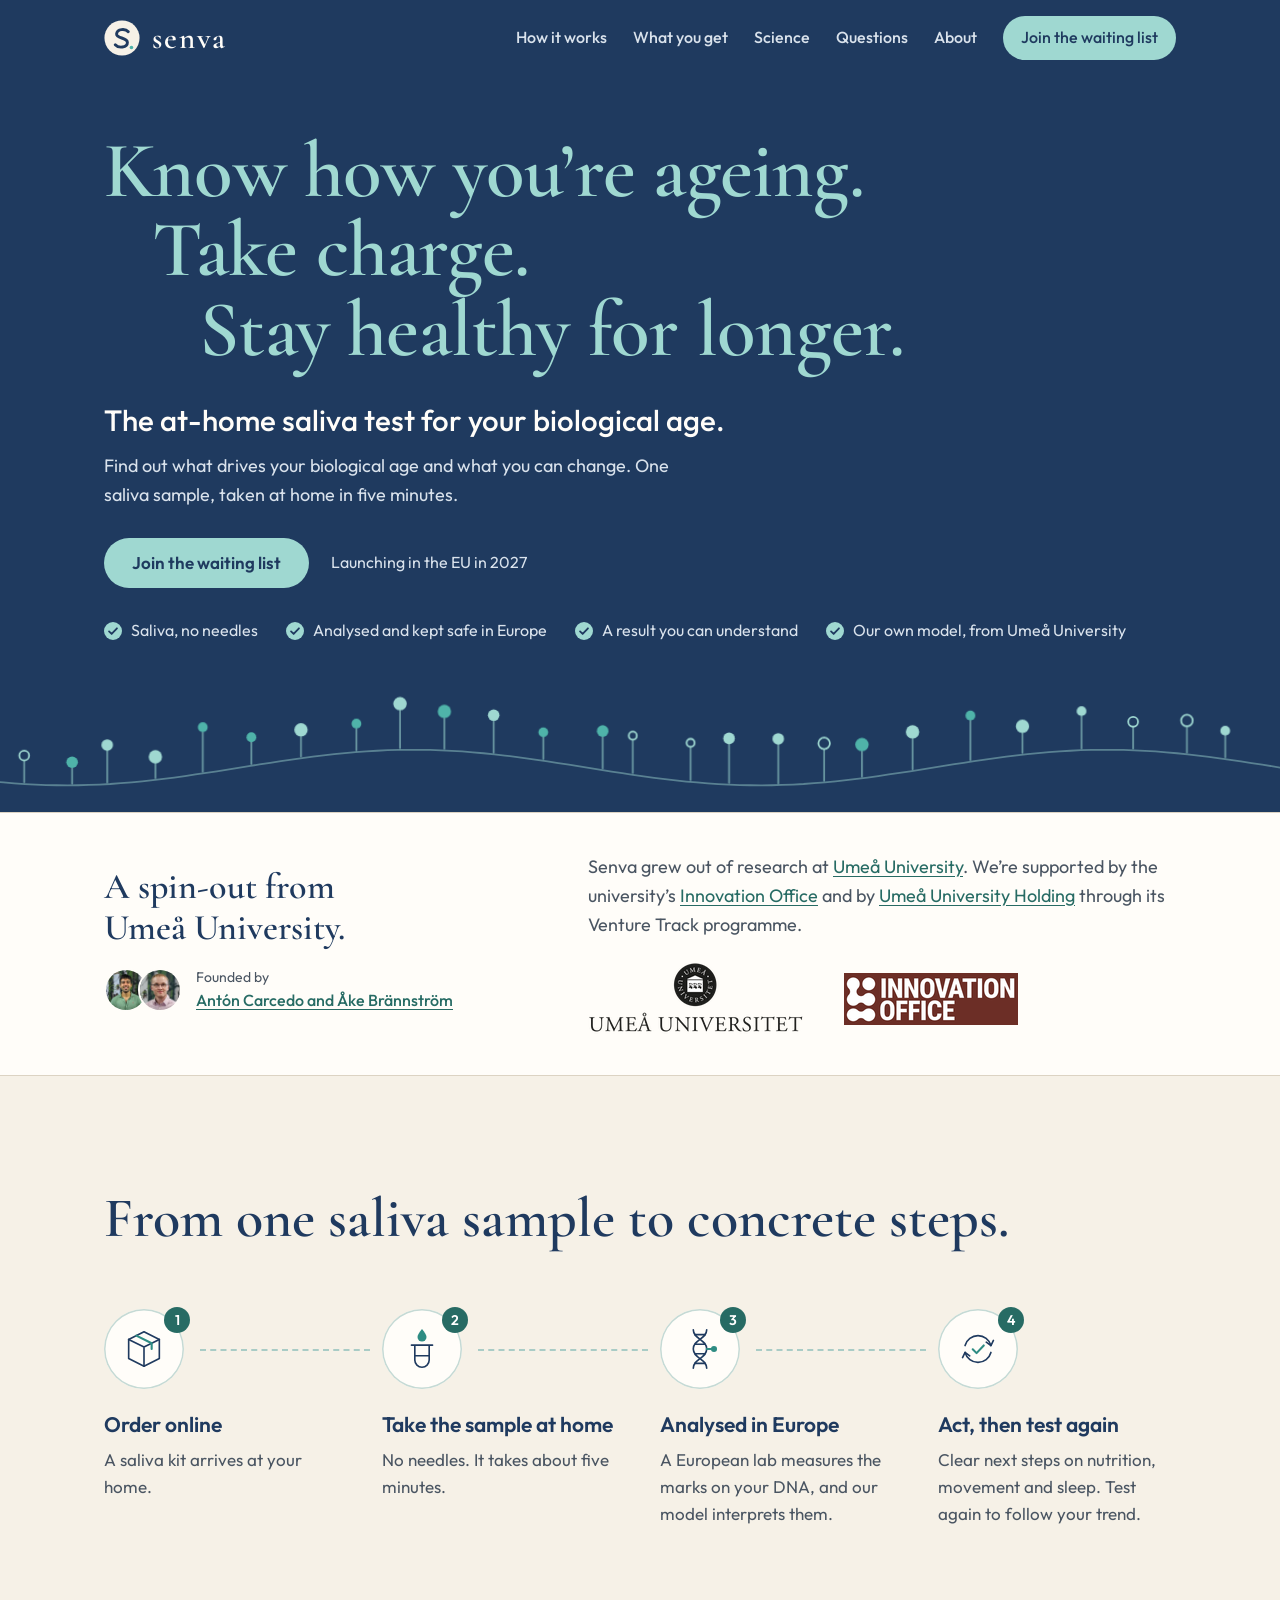
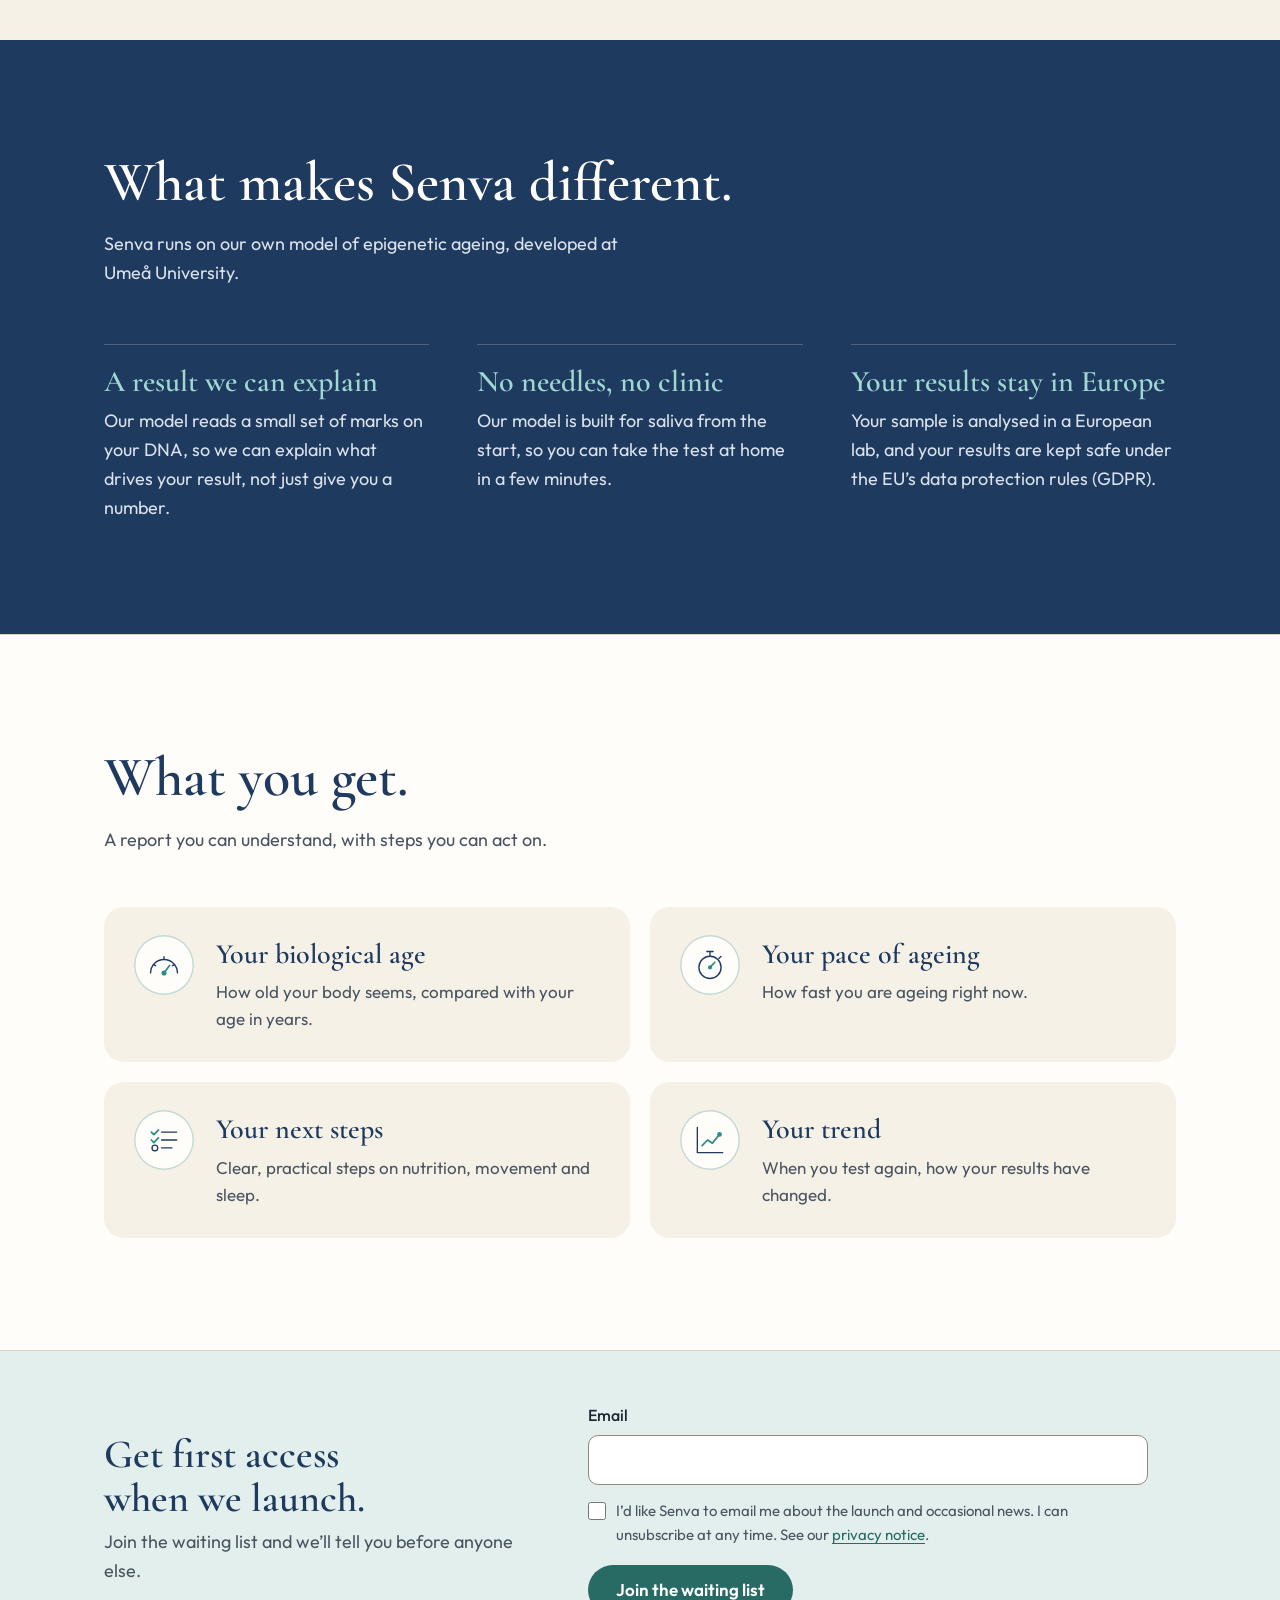
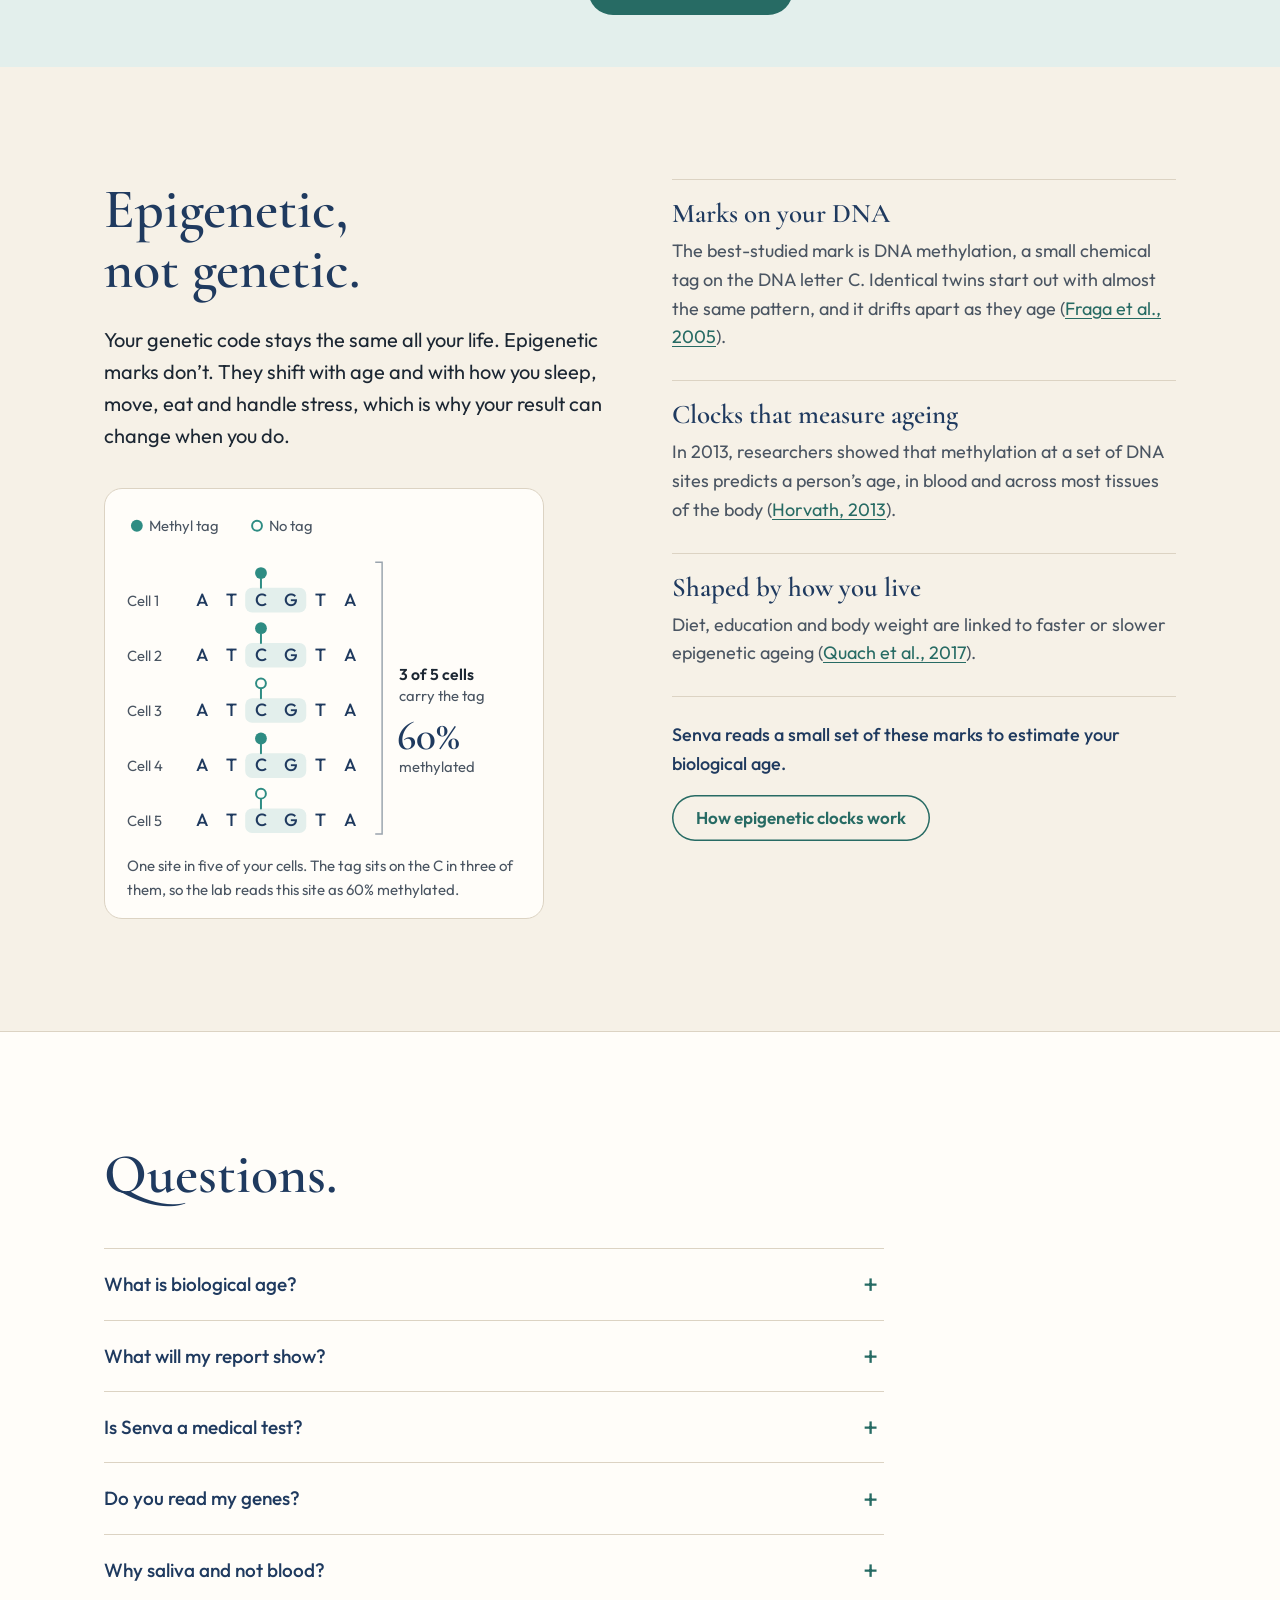
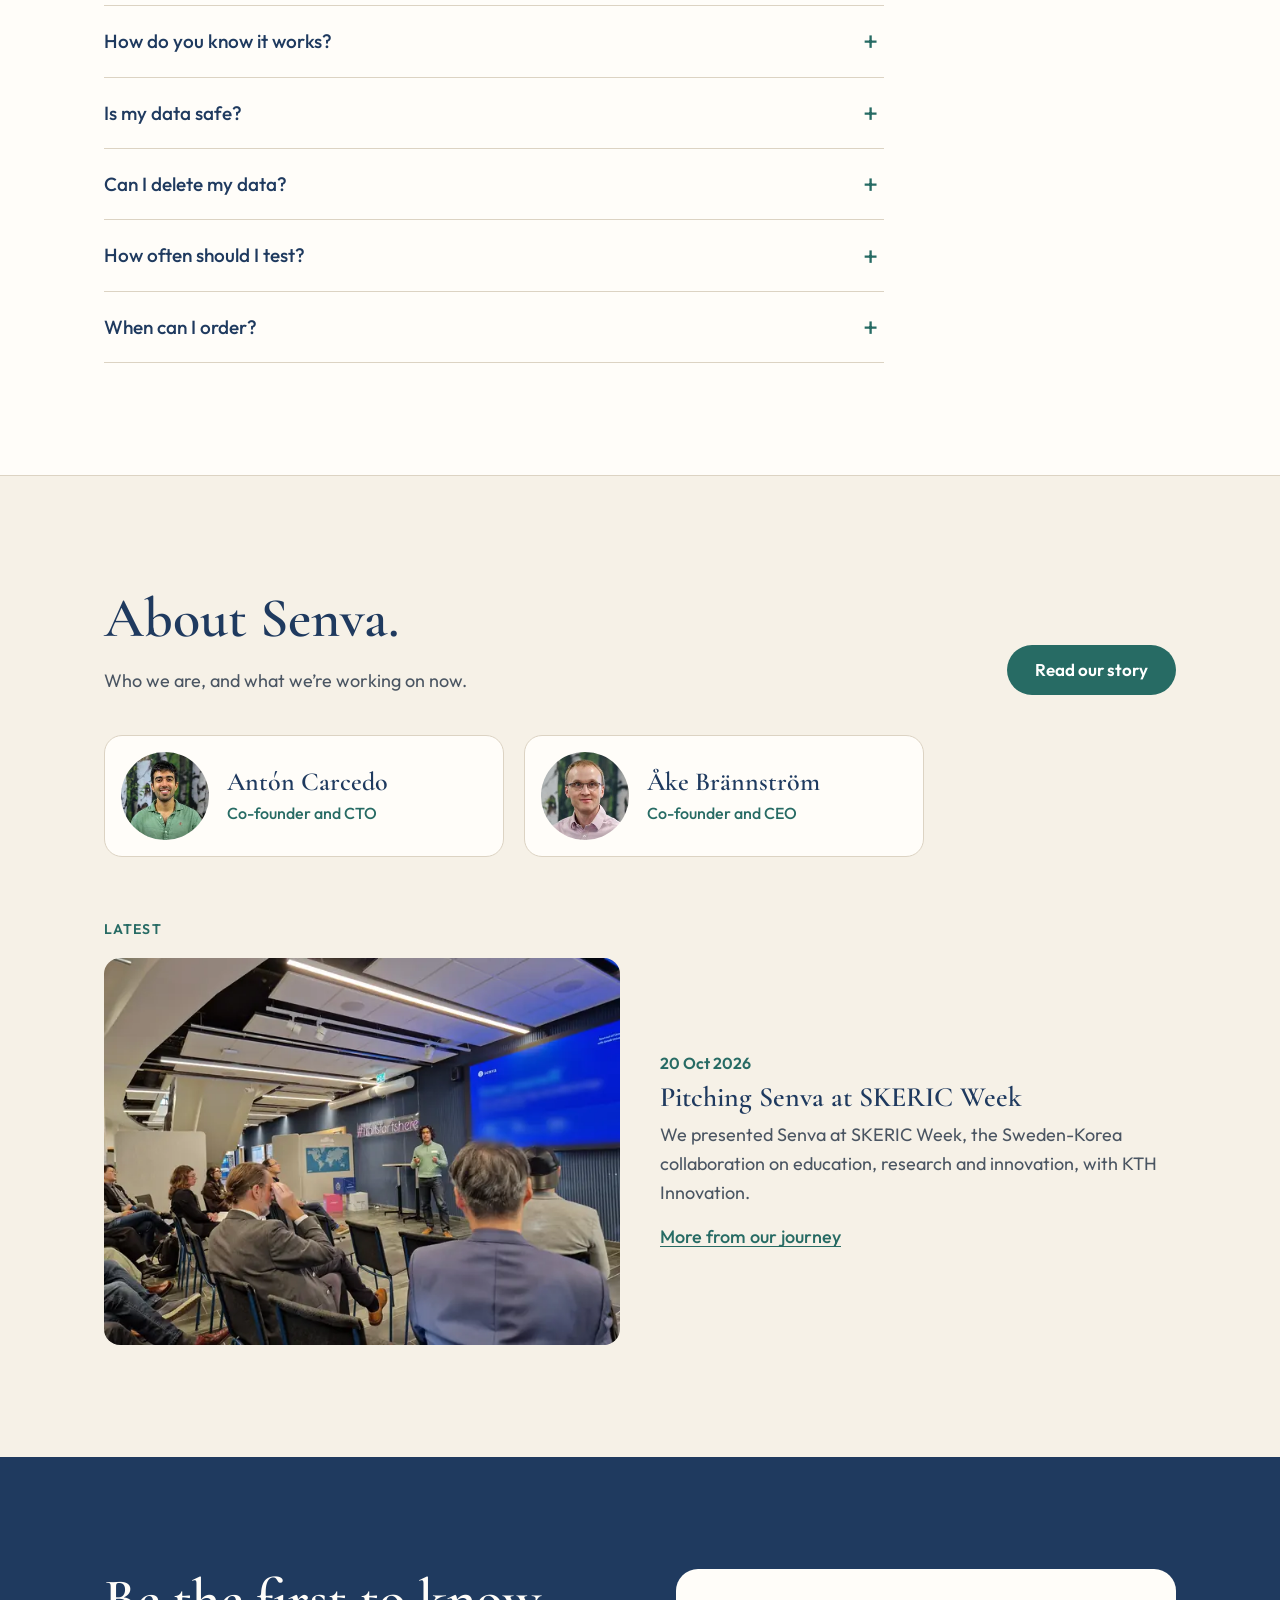
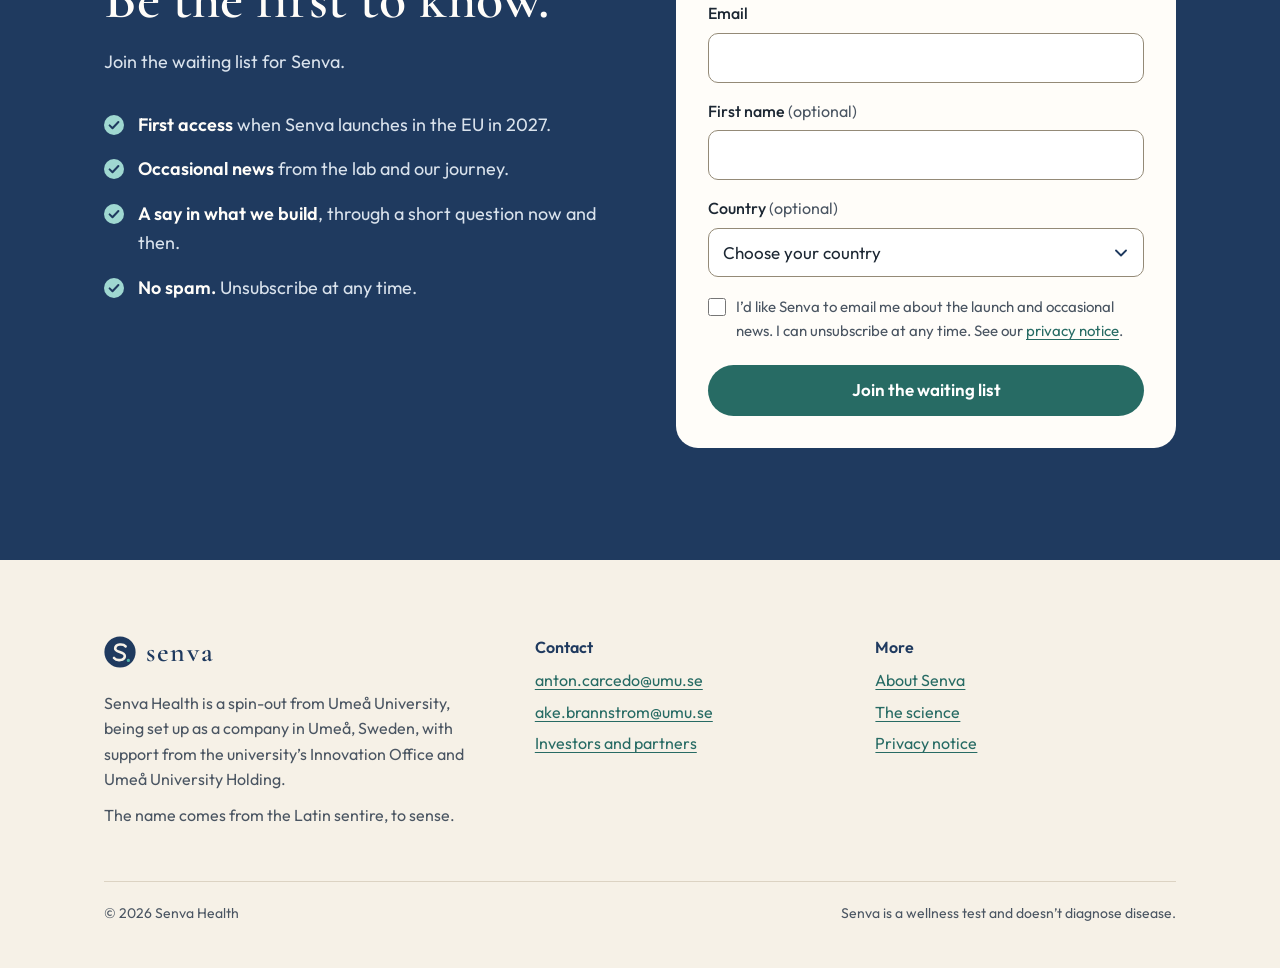
==== public/index.html @ 47b353e0 "Publish only public/, and apply the second review's fixes" ====
<!doctype html>
<html lang="en-GB">
<head>
<meta charset="utf-8">
<meta name="viewport" content="width=device-width, initial-scale=1">
<!-- Generated by _build/build_site.py: edit the content there, then rebuild. -->
<title>Senva Health: the at-home saliva test for your biological age</title>
<meta name="description" content="An at-home saliva test that reads epigenetic marks to estimate your biological age, with clear next steps. A spin-out from Umeå University.">
<link rel="canonical" href="https://senvahealth.com/">
<meta property="og:site_name" content="Senva Health">
<meta property="og:locale" content="en_GB">
<meta property="og:type" content="website">
<meta property="og:url" content="https://senvahealth.com/">
<meta property="og:title" content="Senva: the at-home saliva test for your biological age">
<meta property="og:description" content="Find out what drives your biological age and what you can change. One saliva sample, analysed and kept safe in Europe. A spin-out from Umeå University.">
<meta property="og:image" content="https://senvahealth.com/og.png">
<meta property="og:image:width" content="1200">
<meta property="og:image:height" content="630">
<meta property="og:image:alt" content="Senva: the at-home saliva test for your biological age. A spin-out from Umeå University.">
<meta name="twitter:card" content="summary_large_image">
<meta name="theme-color" content="#1F3A5F">
<link rel="icon" href="favicon.ico" sizes="32x32">
<link rel="icon" href="favicon.svg" type="image/svg+xml">
<link rel="apple-touch-icon" href="apple-touch-icon.png">
<link rel="preload" href="fonts/cormorant-600.woff2" as="font" type="font/woff2" crossorigin>
<link rel="preload" href="fonts/outfit-400.woff2" as="font" type="font/woff2" crossorigin>
<link rel="stylesheet" href="styles.css">
<script>document.documentElement.classList.add('js');</script>
<script src="site.js" defer></script>
<script type="application/ld+json">
{
 "@context": "https://schema.org",
 "@graph": [
  {
   "@type": "Organization",
   "@id": "https://senvahealth.com/#organization",
   "name": "Senva Health",
   "alternateName": [
    "Senva"
   ],
   "url": "https://senvahealth.com/",
   "logo": "https://senvahealth.com/logo.png",
   "description": "Senva Health is developing an at-home saliva test that reads epigenetic marks to estimate biological age and give clear next steps. A spin-out from Umeå University, Sweden.",
   "address": {
    "@type": "PostalAddress",
    "addressLocality": "Umeå",
    "addressCountry": "SE"
   },
   "funder": {
    "@type": "Organization",
    "name": "Umeå University Holding",
    "url": "http://www.umuholding.se/"
   },
   "founder": [
    {
     "@type": "Person",
     "name": "Antón Carcedo",
     "jobTitle": "Co-founder and CTO",
     "sameAs": [
      "https://www.linkedin.com/in/ant%C3%B3n-carcedo-3ab292353/"
     ],
     "affiliation": {
      "@type": "CollegeOrUniversity",
      "name": "Umeå University",
      "url": "https://www.umu.se/en/"
     }
    },
    {
     "@type": "Person",
     "name": "Åke Brännström",
     "jobTitle": "Co-founder and CEO",
     "sameAs": [
      "https://www.linkedin.com/in/%C3%A5ke-br%C3%A4nnstr%C3%B6m-90340a31/"
     ],
     "affiliation": {
      "@type": "CollegeOrUniversity",
      "name": "Umeå University",
      "url": "https://www.umu.se/en/"
     }
    }
   ]
  },
  {
   "@type": "WebSite",
   "@id": "https://senvahealth.com/#website",
   "url": "https://senvahealth.com/",
   "name": "Senva Health",
   "alternateName": [
    "Senva",
    "senvahealth.com"
   ],
   "inLanguage": "en-GB",
   "publisher": {
    "@id": "https://senvahealth.com/#organization"
   }
  },
  {
   "@type": "FAQPage",
   "@id": "https://senvahealth.com/#questions",
   "mainEntity": [
    {
     "@type": "Question",
     "name": "What is biological age?",
     "acceptedAnswer": {
      "@type": "Answer",
      "text": "It’s an estimate of how old your body seems, based on markers such as epigenetic marks, compared with your age in years. If it’s lower than your age in years, your body shows fewer signs of ageing than expected."
     }
    },
    {
     "@type": "Question",
     "name": "What will my report show?",
     "acceptedAnswer": {
      "@type": "Answer",
      "text": "Your biological age, how fast you are ageing, and clear next steps on nutrition, movement and sleep. When you test again, it also shows your trend."
     }
    },
    {
     "@type": "Question",
     "name": "Is Senva a medical test?",
     "acceptedAnswer": {
      "@type": "Answer",
      "text": "No. Senva is a wellness test that helps you understand how you are ageing and what to work on. It doesn’t diagnose disease. If you have health concerns, talk to your doctor."
     }
    },
    {
     "@type": "Question",
     "name": "Do you read my genes?",
     "acceptedAnswer": {
      "@type": "Answer",
      "text": "No. We don’t look at your genetic variants, and we don’t report on your ancestry or your inherited risk of disease. We measure epigenetic marks: small chemical tags on your DNA that shift with age and with how you live."
     }
    },
    {
     "@type": "Question",
     "name": "Why saliva and not blood?",
     "acceptedAnswer": {
      "@type": "Answer",
      "text": "Saliva is easy to give at home, with no needles, and it carries DNA from your own cells. That’s why we designed Senva around it."
     }
    },
    {
     "@type": "Question",
     "name": "How do you know it works?",
     "acceptedAnswer": {
      "@type": "Answer",
      "text": "We’re testing the test before launch, with repeat saliva samples from volunteers."
     }
    },
    {
     "@type": "Question",
     "name": "Is my data safe?",
     "acceptedAnswer": {
      "@type": "Answer",
      "text": "Yes. Your sample is analysed in a European lab, and your results are kept safe in Europe under the EU’s data protection rules (GDPR). We never sell your data. Sign-ups to our waiting list go through Formspree, a form service in the USA."
     }
    },
    {
     "@type": "Question",
     "name": "Can I delete my data?",
     "acceptedAnswer": {
      "@type": "Answer",
      "text": "Yes. Ask us at any time and we’ll delete it."
     }
    },
    {
     "@type": "Question",
     "name": "How often should I test?",
     "acceptedAnswer": {
      "@type": "Answer",
      "text": "Testing again shows your trend over time. We’ll suggest when to retest when we launch."
     }
    },
    {
     "@type": "Question",
     "name": "When can I order?",
     "acceptedAnswer": {
      "@type": "Answer",
      "text": "We plan to launch in the EU in 2027. Join the waiting list and we’ll tell you first."
     }
    }
   ]
  }
 ]
}
</script>
</head>
<body>
<a class="skip" href="#main">Skip to content</a>

<header class="site-header">
  <div class="wrap header-bar">
    <a class="brand" href="./" aria-label="Senva home">
      <svg viewBox="0 0 160 160" aria-hidden="true"><circle cx="80" cy="80" r="78" fill="#F6F1E7"/><path d="M108 52 C 96 38, 58 38, 56 62 C 54 84, 104 76, 104 100 C 104 124, 64 126, 50 110" fill="none" stroke="#1F3A5F" stroke-width="13" stroke-linecap="round"/><circle cx="122" cy="122" r="8" fill="#4FB3A9"/></svg>
      <span>senva</span>
    </a>
    <a class="header-join" href="#waiting-list">Join</a>
    <button class="nav-toggle" type="button" aria-expanded="false" aria-controls="site-nav"><span class="nav-toggle-icon" aria-hidden="true"></span><span class="nav-toggle-label">Menu</span></button>
    <nav class="site-nav" id="site-nav" aria-label="Main">
      <ul>
        <li><a href="#how-it-works">How it works</a></li>
        <li><a href="#what-you-get">What you get</a></li>
        <li><a href="#science">Science</a></li>
        <li><a href="#questions">Questions</a></li>
        <li><a href="#about">About</a></li>
        <li><a class="nav-cta" href="#waiting-list">Join the waiting list</a></li>
      </ul>
    </nav>
  </div>
</header>

<main id="main">

  <section class="hero" aria-labelledby="hero-title">
    <div class="wrap">
      <h1 class="hero-title" id="hero-title"><span class="tagline"><span>Know how you’re ageing.</span> <span>Take charge.</span> <span>Stay healthy for longer.</span></span> <span class="hero-product">The at-home saliva test for your biological age.</span></h1>
      <p class="intro">Find out what drives your biological age and what you can change. One saliva sample, taken at home in five minutes.</p>
      <div class="hero-actions">
        <a class="button button-mint" href="#join">Join the waiting list</a>
        <span class="launch-note">Launching in the EU in 2027</span>
      </div>
      <ul class="hero-points" role="list">
        <li>Saliva, no needles</li>
        <li>Analysed and kept safe in Europe</li>
        <li>A result you can understand</li>
        <li>Our own model, from Umeå University</li>
      </ul>
    </div>
    <div class="hero-strand"><svg class="strand" viewBox="0 0 1440 200" preserveAspectRatio="xMidYMax slice" aria-hidden="true" focusable="false"><path class="line" pathLength="1" d="M-20 164.4 L-8 165.7 L4 166.8 L16 167.8 L28 168.6 L40 169.2 L52 169.7 L64 169.9 L76 170.0 L88 169.9 L100 169.6 L112 169.1 L124 168.5 L136 167.6 L148 166.6 L160 165.5 L172 164.2 L184 162.8 L196 161.2 L208 159.6 L220 157.8 L232 156.0 L244 154.2 L256 152.3 L268 150.3 L280 148.4 L292 146.5 L304 144.6 L316 142.8 L328 141.0 L340 139.3 L352 137.7 L364 136.3 L376 134.9 L388 133.7 L400 132.7 L412 131.8 L424 131.1 L436 130.5 L448 130.2 L460 130.0 L472 130.0 L484 130.2 L496 130.6 L508 131.2 L520 131.9 L532 132.8 L544 133.9 L556 135.1 L568 136.5 L580 138.0 L592 139.6 L604 141.3 L616 143.1 L628 144.9 L640 146.8 L652 148.7 L664 150.6 L676 152.6 L688 154.5 L700 156.3 L712 158.1 L724 159.9 L736 161.5 L748 163.0 L760 164.4 L772 165.7 L784 166.8 L796 167.8 L808 168.6 L820 169.2 L832 169.7 L844 169.9 L856 170.0 L868 169.9 L880 169.6 L892 169.1 L904 168.5 L916 167.6 L928 166.6 L940 165.5 L952 164.2 L964 162.8 L976 161.2 L988 159.6 L1000 157.8 L1012 156.0 L1024 154.2 L1036 152.3 L1048 150.3 L1060 148.4 L1072 146.5 L1084 144.6 L1096 142.8 L1108 141.0 L1120 139.3 L1132 137.7 L1144 136.3 L1156 134.9 L1168 133.7 L1180 132.7 L1192 131.8 L1204 131.1 L1216 130.5 L1228 130.2 L1240 130.0 L1252 130.0 L1264 130.2 L1276 130.6 L1288 131.2 L1300 131.9 L1312 132.8 L1324 133.9 L1336 135.1 L1348 136.5 L1360 138.0 L1372 139.6 L1384 141.3 L1396 143.1 L1408 144.9 L1420 146.8 L1432 148.7 L1444 150.6 L1456 152.6"/><g class="tag" style="--i:0"><path d="M27.2 166.5V143.0"/><circle class="o" cx="27.2" cy="136.5" r="5.5"/></g><g class="tag" style="--i:1"><path d="M81.1 168.0V150.5"/><circle class="t" cx="81.1" cy="144.0" r="6.5"/></g><g class="tag" style="--i:2"><path d="M120.6 166.7V131.2"/><circle class="m" cx="120.6" cy="124.7" r="6.5"/></g><g class="tag" style="--i:3"><path d="M174.8 161.9V145.4"/><circle class="m" cx="174.8" cy="137.9" r="7.5"/></g><g class="tag" style="--i:4"><path d="M228.1 154.6V110.1"/><circle class="t" cx="228.1" cy="104.6" r="5.5"/></g><g class="tag" style="--i:5"><path d="M282.8 145.9V121.4"/><circle class="t" cx="282.8" cy="115.9" r="5.5"/></g><g class="tag" style="--i:6"><path d="M338.6 137.5V115.0"/><circle class="m" cx="338.6" cy="107.5" r="7.5"/></g><g class="tag" style="--i:7"><path d="M401.0 130.6V106.1"/><circle class="t" cx="401.0" cy="100.6" r="5.5"/></g><g class="tag" style="--i:8"><path d="M450.0 128.1V85.6"/><circle class="m" cx="450.0" cy="78.1" r="7.5"/></g><g class="tag" style="--i:9"><path d="M499.9 128.8V94.3"/><circle class="t" cx="499.9" cy="86.8" r="7.5"/></g><g class="tag" style="--i:10"><path d="M555.4 133.1V97.6"/><circle class="m" cx="555.4" cy="91.1" r="6.5"/></g><g class="tag" style="--i:11"><path d="M611.2 140.3V115.8"/><circle class="t" cx="611.2" cy="110.3" r="5.5"/></g><g class="tag" style="--i:12"><path d="M678.0 150.9V115.4"/><circle class="t" cx="678.0" cy="108.9" r="6.5"/></g><g class="tag" style="--i:13"><path d="M711.9 156.1V119.6"/><circle class="o" cx="711.9" cy="114.1" r="4.5"/></g><g class="tag" style="--i:14"><path d="M776.9 164.2V127.7"/><circle class="o" cx="776.9" cy="122.2" r="4.5"/></g><g class="tag" style="--i:15"><path d="M820.2 167.2V123.7"/><circle class="m" cx="820.2" cy="117.2" r="6.5"/></g><g class="tag" style="--i:16"><path d="M875.5 167.7V124.2"/><circle class="m" cx="875.5" cy="117.7" r="6.5"/></g><g class="tag" style="--i:17"><path d="M927.1 164.7V130.2"/><circle class="o" cx="927.1" cy="122.7" r="6.5"/></g><g class="tag" style="--i:18"><path d="M969.7 160.1V131.6"/><circle class="t" cx="969.7" cy="124.1" r="7.5"/></g><g class="tag" style="--i:19"><path d="M1026.6 151.8V117.3"/><circle class="m" cx="1026.6" cy="109.8" r="7.5"/></g><g class="tag" style="--i:20"><path d="M1091.7 141.4V96.9"/><circle class="t" cx="1091.7" cy="91.4" r="5.5"/></g><g class="tag" style="--i:21"><path d="M1150.3 133.5V111.0"/><circle class="m" cx="1150.3" cy="103.5" r="7.5"/></g><g class="tag" style="--i:22"><path d="M1216.7 128.5V92.0"/><circle class="m" cx="1216.7" cy="86.5" r="5.5"/></g><g class="tag" style="--i:23"><path d="M1274.8 128.6V105.1"/><circle class="o" cx="1274.8" cy="98.6" r="5.5"/></g><g class="tag" style="--i:24"><path d="M1335.3 133.1V104.6"/><circle class="o" cx="1335.3" cy="97.1" r="6.5"/></g><g class="tag" style="--i:25"><path d="M1378.4 138.5V114.0"/><circle class="m" cx="1378.4" cy="108.5" r="5.5"/></g></svg></div>
  </section>

  <section class="backing" aria-labelledby="backing-title">
    <div class="wrap backing-inner">
      <div>
        <h2 id="backing-title">A spin-out from Umeå University.</h2>
        <a class="founders" href="about.html#team">
          <span class="founders-faces" aria-hidden="true"><img src="img/anton-carcedo-168.webp" width="44" height="44" alt="" decoding="async"><img src="img/ake-brannstrom-168.webp" width="44" height="44" alt="" decoding="async"></span>
          <span class="founders-text"><span class="founders-label">Founded by</span> <span class="founders-names">Antón Carcedo and Åke Brännström</span></span>
        </a>
      </div>
      <div>
        <p>Senva grew out of research at <a href="https://www.umu.se/en/">Umeå University</a>. We’re supported by the university’s <a href="https://www.umu.se/en/innovation-support/">Innovation Office</a> and by <a href="http://www.umuholding.se/">Umeå University Holding</a> through its Venture Track programme.</p>
        <div class="backing-logos">
          <a href="https://www.umu.se/en/"><img class="logo-umu" src="img/umu-logo-72.webp" srcset="img/umu-logo-72.webp 1x, img/umu-logo-144.webp 2x" width="216" height="72" alt="Umeå University" loading="lazy" decoding="async"></a>
          <a href="https://www.umu.se/en/innovation-support/"><img class="logo-io" src="img/innovation-office-logo-52.webp" srcset="img/innovation-office-logo-52.webp 1x, img/innovation-office-logo-104.webp 2x" width="174" height="52" alt="Innovation Office, Umeå University" loading="lazy" decoding="async"></a>
        </div>
      </div>
    </div>
  </section>

  <section class="section" id="how-it-works" aria-labelledby="how-title">
    <div class="wrap">
      <h2 class="section-title" id="how-title">From one saliva sample to concrete steps.</h2>
      <ol class="steps" role="list">
        <li>
          <div class="step-badge" aria-hidden="true">
            <svg class="line-icon step-icon" viewBox="0 0 48 48" focusable="false"><path d="M24 6 40 14v20l-16 8-16-8V14z"/><path d="m8 14 16 8 16-8M24 22v20"/><path class="accent" d="m16 10 16 8v6"/></svg>
            <span class="step-n">1</span>
          </div>
          <h3>Order online</h3>
          <p>A saliva kit arrives at your home.</p>
        </li>
        <li>
          <div class="step-badge" aria-hidden="true">
            <svg class="line-icon step-icon" viewBox="0 0 48 48" focusable="false"><path d="M13 20h22M16.5 20v15.5a7.5 7.5 0 0 0 15 0V20M16.5 31h15"/><path class="dot" d="M24 3c-3.1 3.8-4.7 6.5-4.7 8.6a4.7 4.7 0 0 0 9.4 0c0-2.1-1.6-4.8-4.7-8.6z"/></svg>
            <span class="step-n">2</span>
          </div>
          <h3>Take the sample at home</h3>
          <p>No needles. It takes about five minutes.</p>
        </li>
        <li>
          <div class="step-badge" aria-hidden="true">
            <svg class="line-icon step-icon" viewBox="0 0 48 48" focusable="false"><path d="M17 4c0 10 14 10 14 20s-14 10-14 20M31 4c0 10-14 10-14 20s14 10 14 20"/><path d="M18.6 9h10.8M18.6 19h10.8M18.6 29h10.8M18.6 39h10.8"/><path class="accent" d="M31 24h4"/><circle class="dot" cx="38.6" cy="24" r="3.2"/></svg>
            <span class="step-n">3</span>
          </div>
          <h3>Analysed in Europe</h3>
          <p>A European lab measures the marks on your DNA, and our model interprets them.</p>
        </li>
        <li>
          <div class="step-badge" aria-hidden="true">
            <svg class="line-icon step-icon" viewBox="0 0 48 48" focusable="false"><path d="M10.5 20.4A14 14 0 0 1 37.5 20.4M37.5 27.6A14 14 0 0 1 10.5 27.6"/><path d="m32.6 16.9 4.9 3.5 2.6-5.4M15.4 31.1l-4.9-3.5-2.6 5.4"/><path class="accent" d="m18.5 24.3 4 4 7.5-8"/></svg>
            <span class="step-n">4</span>
          </div>
          <h3>Act, then test again</h3>
          <p>Clear next steps on nutrition, movement and sleep. Test again to follow your trend.</p>
        </li>
      </ol>
    </div>
  </section>

  <section class="section dark" id="different" aria-labelledby="different-title">
    <div class="wrap">
      <h2 class="section-title" id="different-title">What makes Senva different.</h2>
      <p class="section-lede">Senva runs on our own model of epigenetic ageing, developed at Umeå University.</p>
      <div class="points">
        <div class="point">
          <h3>A result we can explain</h3>
          <p>Our model reads a small set of marks on your DNA, so we can explain what drives your result, not just give you a number.</p>
        </div>
        <div class="point">
          <h3>No needles, no clinic</h3>
          <p>Our model is built for saliva from the start, so you can take the test at home in a few minutes.</p>
        </div>
        <div class="point">
          <h3>Your results stay in Europe</h3>
          <p>Your sample is analysed in a European lab, and your results are kept safe under the EU’s data protection rules (GDPR).</p>
        </div>
      </div>
    </div>
  </section>

  <section class="section alt" id="what-you-get" aria-labelledby="get-title">
    <div class="wrap">
      <h2 class="section-title" id="get-title">What you get.</h2>
      <p class="section-lede">A report you can understand, with steps you can act on.</p>
      <ul class="get-list" role="list">
          <li>
            <span class="get-icon" aria-hidden="true"><svg class="line-icon get-svg" viewBox="0 0 48 48" focusable="false"><path d="M7 34a17 17 0 0 1 34 0"/><path d="M10.6 23.5l2.7 1.4M24 13.5v3M37.4 23.5l-2.7 1.4"/><path class="accent" d="M24 34l7-9.5"/><circle class="dot" cx="24" cy="34" r="3.2"/></svg></span>
            <h3>Your biological age</h3>
            <p>How old your body seems, compared with your age in years.</p>
          </li>
          <li>
            <span class="get-icon" aria-hidden="true"><svg class="line-icon get-svg" viewBox="0 0 48 48" focusable="false"><circle cx="24" cy="27" r="14"/><path d="M20 7h8M24 7v6M35.2 15.8l2.6-2.6"/><path class="accent" d="M24 27l6-6.5"/><circle class="dot" cx="24" cy="27" r="2.6"/></svg></span>
            <h3>Your pace of ageing</h3>
            <p>How fast you are ageing right now.</p>
          </li>
          <li>
            <span class="get-icon" aria-hidden="true"><svg class="line-icon get-svg" viewBox="0 0 48 48" focusable="false"><path d="M21 14h19M21 24h19M21 34h13"/><path class="accent" d="m8 14 3.2 3.2L17 11.4M8 24l3.2 3.2L17 21.4"/><circle cx="12.5" cy="34" r="3.6"/></svg></span>
            <h3>Your next steps</h3>
            <p>Clear, practical steps on nutrition, movement and sleep.</p>
          </li>
          <li>
            <span class="get-icon" aria-hidden="true"><svg class="line-icon get-svg" viewBox="0 0 48 48" focusable="false"><path d="M8 8v32h32"/><path class="accent" d="m14 31 7-7 6 4 9-11"/><circle class="dot" cx="36" cy="17" r="3"/></svg></span>
            <h3>Your trend</h3>
            <p>When you test again, how your results have changed.</p>
          </li>
      </ul>
    </div>
  </section>

  <section class="signup-band" id="join" aria-labelledby="band-title">
    <div class="wrap band-inner">
      <div>
        <h2 id="band-title">Get first access when we launch.</h2>
        <p>Join the waiting list and we’ll tell you before anyone else.</p>
      </div>
      <div>
        <form class="signup-form compact" id="band-form" action="https://formspree.io/f/xzdopbyo" method="POST" novalidate data-thanks="band-thanks">
          <input type="hidden" name="_subject" value="Senva waiting list">
          <input type="hidden" name="source" value="home page, mid-page form">
          <input type="hidden" name="campaign" value="">
          <input type="hidden" name="referrer" value="">
          <label class="hp" aria-hidden="true">Leave this empty <input type="text" name="_gotcha" tabindex="-1" autocomplete="off"></label>
          <label class="field">Email
            <input type="email" name="email" autocomplete="email" required>
          </label>
          <label class="consent">
            <input type="checkbox" name="consent" value="yes" required>
            <span>I’d like Senva to email me about the launch and occasional news. I can unsubscribe at any time. See our <a href="privacy.html">privacy notice</a>.</span>
          </label>
          <button class="button" type="submit">Join the waiting list</button>
          <p class="form-status" id="band-status" role="status" aria-live="polite"></p>
        </form>
        <div class="thanks" id="band-thanks" tabindex="-1" hidden>
          <h3>You’re on the list.</h3>
          <p>Thank you. We’ll email you before Senva launches.</p>
          <p class="thanks-links"><a href="https://www.linkedin.com/in/ant%C3%B3n-carcedo-3ab292353/">Follow Antón on LinkedIn</a> <a href="https://www.linkedin.com/in/%C3%A5ke-br%C3%A4nnstr%C3%B6m-90340a31/">Follow Åke on LinkedIn</a></p>
        </div>
      </div>
    </div>
  </section>

  <section class="section" id="science" aria-labelledby="science-title">
    <div class="wrap split">
      <div>
        <h2 class="section-title" id="science-title">Epigenetic, not genetic.</h2>
        <p class="split-lede">Your genetic code stays the same all your life. Epigenetic marks don’t. They shift with age and with how you sleep, move, eat and handle stress, which is why your result can change when you do.</p>
        <figure class="mini-figure">
          <svg viewBox="0 0 400 336" role="img" aria-labelledby="mini-fig-desc">
            <desc id="mini-fig-desc">The same stretch of DNA, A T C G T A, shown in five cells. The C of the CpG site carries a methyl tag in three of the five cells, so the site is 60% methylated.</desc>
            <circle cx="10" cy="15" r="6" fill="#2E8C83"/>
            <text class="fig-muted" x="22" y="20">Methyl tag</text>
            <circle cx="132" cy="15" r="5" fill="#FFFDF9" stroke="#2E8C83" stroke-width="2"/>
            <text class="fig-muted" x="144" y="20">No tag</text>
            <g fill="#E3EFEC">
              <rect x="120" y="78" width="62" height="25" rx="7"/>
              <rect x="120" y="134" width="62" height="25" rx="7"/>
              <rect x="120" y="190" width="62" height="25" rx="7"/>
              <rect x="120" y="246" width="62" height="25" rx="7"/>
              <rect x="120" y="302" width="62" height="25" rx="7"/>
            </g>
            <g class="fig-muted">
              <text x="0" y="96">Cell 1</text>
              <text x="0" y="152">Cell 2</text>
              <text x="0" y="208">Cell 3</text>
              <text x="0" y="264">Cell 4</text>
              <text x="0" y="320">Cell 5</text>
            </g>
            <g class="fig-dna" text-anchor="middle">
              <text y="96"><tspan x="76">A</tspan><tspan x="106">T</tspan><tspan x="136">C</tspan><tspan x="166">G</tspan><tspan x="196">T</tspan><tspan x="226">A</tspan></text>
              <text y="152"><tspan x="76">A</tspan><tspan x="106">T</tspan><tspan x="136">C</tspan><tspan x="166">G</tspan><tspan x="196">T</tspan><tspan x="226">A</tspan></text>
              <text y="208"><tspan x="76">A</tspan><tspan x="106">T</tspan><tspan x="136">C</tspan><tspan x="166">G</tspan><tspan x="196">T</tspan><tspan x="226">A</tspan></text>
              <text y="264"><tspan x="76">A</tspan><tspan x="106">T</tspan><tspan x="136">C</tspan><tspan x="166">G</tspan><tspan x="196">T</tspan><tspan x="226">A</tspan></text>
              <text y="320"><tspan x="76">A</tspan><tspan x="106">T</tspan><tspan x="136">C</tspan><tspan x="166">G</tspan><tspan x="196">T</tspan><tspan x="226">A</tspan></text>
            </g>
            <path d="M136 78v-9M136 134v-9M136 190v-9M136 246v-9M136 302v-9" stroke="#2E8C83" stroke-width="2" stroke-linecap="round"/>
            <circle cx="136" cy="63" r="6" fill="#2E8C83"/>
            <circle cx="136" cy="119" r="6" fill="#2E8C83"/>
            <circle cx="136" cy="175" r="5" fill="#FFFDF9" stroke="#2E8C83" stroke-width="2"/>
            <circle cx="136" cy="231" r="6" fill="#2E8C83"/>
            <circle cx="136" cy="287" r="5" fill="#FFFDF9" stroke="#2E8C83" stroke-width="2"/>
            <path d="M252 52h7v276h-7" fill="none" stroke="#9AA4AE" stroke-width="1.5"/>
            <text class="fig-strong" x="276" y="172">3 of 5 cells</text>
            <text class="fig-muted" x="276" y="193">carry the tag</text>
            <text class="fig-big" x="274" y="242">60%</text>
            <text class="fig-muted" x="276" y="265">methylated</text>
          </svg>
          <figcaption>One site in five of your cells. The tag sits on the C in three of them, so the lab reads this site as 60% methylated.</figcaption>
        </figure>
      </div>
      <div class="findings">
        <div class="finding">
          <h3>Marks on your DNA</h3>
          <p>The best-studied mark is DNA methylation, a small chemical tag on the DNA letter C. Identical twins start out with almost the same pattern, and it drifts apart as they age (<a href="https://doi.org/10.1073/pnas.0500398102">Fraga et al., 2005</a>).</p>
        </div>
        <div class="finding">
          <h3>Clocks that measure ageing</h3>
          <p>In 2013, researchers showed that methylation at a set of DNA sites predicts a person’s age, in blood and across most tissues of the body (<a href="https://doi.org/10.1186/gb-2013-14-10-r115">Horvath, 2013</a>).</p>
        </div>
        <div class="finding">
          <h3>Shaped by how you live</h3>
          <p>Diet, education and body weight are linked to faster or slower epigenetic ageing (<a href="https://doi.org/10.18632/aging.101168">Quach et al., 2017</a>).</p>
        </div>
        <div class="findings-end">
          <p>Senva reads a small set of these marks to estimate your biological age.</p>
          <a class="button button-quiet" href="science.html">How epigenetic clocks work</a>
        </div>
      </div>
    </div>
  </section>

  <section class="section alt" id="questions" aria-labelledby="faq-title">
    <div class="wrap">
      <h2 class="section-title" id="faq-title">Questions.</h2>
      <div class="faq">
        <details>
          <summary>What is biological age?</summary>
          <p>It’s an estimate of how old your body seems, based on markers such as epigenetic marks, compared with your age in years. If it’s lower than your age in years, your body shows fewer signs of ageing than expected. <a href="science.html">How epigenetic clocks work</a></p>
        </details>
        <details>
          <summary>What will my report show?</summary>
          <p>Your biological age, how fast you are ageing, and clear next steps on nutrition, movement and sleep. When you test again, it also shows your trend.</p>
        </details>
        <details>
          <summary>Is Senva a medical test?</summary>
          <p>No. Senva is a wellness test that helps you understand how you are ageing and what to work on. It doesn’t diagnose disease. If you have health concerns, talk to your doctor.</p>
        </details>
        <details>
          <summary>Do you read my genes?</summary>
          <p>No. We don’t look at your genetic variants, and we don’t report on your ancestry or your inherited risk of disease. We measure epigenetic marks: small chemical tags on your DNA that shift with age and with how you live.</p>
        </details>
        <details>
          <summary>Why saliva and not blood?</summary>
          <p>Saliva is easy to give at home, with no needles, and it carries DNA from your own cells. That’s why we designed Senva around it.</p>
        </details>
        <details>
          <summary>How do you know it works?</summary>
          <p>We’re testing the test before launch, with repeat saliva samples from volunteers. <a href="about.html#validation">More about this work</a></p>
        </details>
        <details>
          <summary>Is my data safe?</summary>
          <p>Yes. Your sample is analysed in a European lab, and your results are kept safe in Europe under the EU’s data protection rules (GDPR). We never sell your data. Sign-ups to our waiting list go through Formspree, a form service in the USA. <a href="privacy.html#who-else">How we handle your sign-up</a></p>
        </details>
        <details>
          <summary>Can I delete my data?</summary>
          <p>Yes. Ask us at any time and we’ll delete it.</p>
        </details>
        <details>
          <summary>How often should I test?</summary>
          <p>Testing again shows your trend over time. We’ll suggest when to retest when we launch.</p>
        </details>
        <details>
          <summary>When can I order?</summary>
          <p>We plan to launch in the EU in 2027. Join the waiting list and we’ll tell you first.</p>
        </details>
      </div>
    </div>
  </section>

  <section class="section about-home" id="about" aria-labelledby="about-title">
    <div class="wrap">
      <div class="about-head">
        <div>
          <h2 class="section-title" id="about-title">About Senva.</h2>
          <p class="section-lede">Who we are, and what we’re working on now.</p>
        </div>
        <a class="button" href="about.html">Read our story</a>
      </div>
      <div class="founder-cards">
        <a class="founder-card" href="about.html#team">
          <img src="img/anton-carcedo-168.webp" srcset="img/anton-carcedo-168.webp 168w, img/anton-carcedo-336.webp 336w" sizes="88px" width="88" height="88" alt="" loading="lazy" decoding="async">
          <span><strong>Antón Carcedo</strong><span>Co-founder and CTO</span></span>
        </a>
        <a class="founder-card" href="about.html#team">
          <img src="img/ake-brannstrom-168.webp" srcset="img/ake-brannstrom-168.webp 168w, img/ake-brannstrom-336.webp 336w" sizes="88px" width="88" height="88" alt="" loading="lazy" decoding="async">
          <span><strong>Åke Brännström</strong><span>Co-founder and CEO</span></span>
        </a>
      </div>
      <p class="eyebrow">Latest</p>
      <article class="latest-card latest-feature">
        <img src="img/skeric-pitch-960.webp" srcset="img/skeric-pitch-640.webp 640w, img/skeric-pitch-960.webp 960w, img/skeric-pitch-1280.webp 1280w" sizes="(max-width: 960px) calc(100vw - 48px), 516px" width="960" height="720" alt="Antón Carcedo presenting Senva to a seated audience, with the Senva cover slide on a large screen and a pink #itallstartshere neon sign" loading="lazy" decoding="async">
        <div>
          <time datetime="2026-10-20">20 Oct 2026</time>
          <h3>Pitching Senva at SKERIC Week</h3>
          <p>We presented Senva at SKERIC Week, the Sweden-Korea collaboration on education, research and innovation, with KTH Innovation.</p>
          <p class="latest-more"><a href="about.html#journey">More from our journey</a></p>
        </div>
      </article>
    </div>
  </section>

  <section class="section signup" id="waiting-list" aria-labelledby="signup-title">
    <div class="wrap signup-grid">
      <div>
        <h2 class="section-title" id="signup-title">Be the first to know.</h2>
        <p class="section-lede">Join the waiting list for Senva.</p>
        <ul class="perks" role="list">
          <li><strong>First access</strong> when Senva launches in the EU in 2027.</li>
          <li><strong>Occasional news</strong> from the lab and our journey.</li>
          <li><strong>A say in what we build</strong>, through a short question now and then.</li>
          <li><strong>No spam.</strong> Unsubscribe at any time.</li>
        </ul>
      </div>

      <div class="signup-card">
        <form class="signup-form" id="signup-form" action="https://formspree.io/f/xzdopbyo" method="POST" novalidate data-thanks="signup-thanks">
          <input type="hidden" name="_subject" value="Senva waiting list">
          <input type="hidden" name="source" value="home page, main form">
          <input type="hidden" name="campaign" value="">
          <input type="hidden" name="referrer" value="">
          <label class="hp" aria-hidden="true">Leave this empty <input type="text" name="_gotcha" tabindex="-1" autocomplete="off"></label>
          <label class="field">Email
            <input type="email" name="email" autocomplete="email" required>
          </label>
          <label class="field">First name <span class="optional">(optional)</span>
            <input type="text" name="name" autocomplete="given-name">
          </label>
          <label class="field">Country <span class="optional">(optional)</span>
            <select name="country" autocomplete="country-name">
              <option value="">Choose your country</option>
              <option>Austria</option>
              <option>Belgium</option>
              <option>Bulgaria</option>
              <option>Croatia</option>
              <option>Cyprus</option>
              <option>Czechia</option>
              <option>Denmark</option>
              <option>Estonia</option>
              <option>Finland</option>
              <option>France</option>
              <option>Germany</option>
              <option>Greece</option>
              <option>Hungary</option>
              <option>Iceland</option>
              <option>Ireland</option>
              <option>Italy</option>
              <option>Latvia</option>
              <option>Liechtenstein</option>
              <option>Lithuania</option>
              <option>Luxembourg</option>
              <option>Malta</option>
              <option>Netherlands</option>
              <option>Norway</option>
              <option>Poland</option>
              <option>Portugal</option>
              <option>Romania</option>
              <option>Slovakia</option>
              <option>Slovenia</option>
              <option>Spain</option>
              <option>Sweden</option>
              <option>Switzerland</option>
              <option>United Kingdom</option>
              <option>Another country</option>
            </select>
          </label>
          <label class="consent">
            <input type="checkbox" name="consent" value="yes" required>
            <span>I’d like Senva to email me about the launch and occasional news. I can unsubscribe at any time. See our <a href="privacy.html">privacy notice</a>.</span>
          </label>
          <button class="button" type="submit">Join the waiting list</button>
          <p class="form-status" id="signup-status" role="status" aria-live="polite"></p>
        </form>
        <div class="thanks" id="signup-thanks" tabindex="-1" hidden>
          <h3>You’re on the list.</h3>
          <p>Thank you. We’ll email you before Senva launches.</p>
          <p class="thanks-links"><a href="https://www.linkedin.com/in/ant%C3%B3n-carcedo-3ab292353/">Follow Antón on LinkedIn</a> <a href="https://www.linkedin.com/in/%C3%A5ke-br%C3%A4nnstr%C3%B6m-90340a31/">Follow Åke on LinkedIn</a></p>
        </div>
      </div>
    </div>
  </section>

</main>

<footer class="footer">
  <div class="wrap">
    <div class="footer-grid">
      <div>
        <a class="footer-brand" href="./" aria-label="Senva home">
          <svg viewBox="0 0 160 160" aria-hidden="true"><circle cx="80" cy="80" r="78" fill="#1F3A5F"/><path d="M108 52 C 96 38, 58 38, 56 62 C 54 84, 104 76, 104 100 C 104 124, 64 126, 50 110" fill="none" stroke="#F6F1E7" stroke-width="13" stroke-linecap="round"/><circle cx="122" cy="122" r="8" fill="#4FB3A9"/></svg>
          <span>senva</span>
        </a>
        <p>Senva Health is a spin-out from Umeå University, being set up as a company in Umeå, Sweden, with support from the university’s Innovation Office and Umeå University Holding.</p>
        <p class="footer-name">The name comes from the Latin sentire, to sense.</p>
      </div>
      <div>
        <h2>Contact</h2>
        <ul>
          <li><a href="mailto:anton.carcedo@umu.se">anton.carcedo@umu.se</a></li>
          <li><a href="mailto:ake.brannstrom@umu.se">ake.brannstrom@umu.se</a></li>
          <li><a href="about.html#investors">Investors and partners</a></li>
        </ul>
      </div>
      <div>
        <h2>More</h2>
        <ul>
          <li><a href="about.html">About Senva</a></li>
          <li><a href="science.html">The science</a></li>
          <li><a href="privacy.html">Privacy notice</a></li>
        </ul>
      </div>
    </div>
    <div class="footer-bottom">
      <span>© 2026 Senva Health</span>
      <span>Senva is a wellness test and doesn’t diagnose disease.</span>
    </div>
  </div>
</footer>
</body>
</html>
---- public/styles.css ----
/* Senva website styles. Brand: navy, cream, teal, mint; Cormorant Garamond + Outfit (self-hosted). */

@font-face { font-family: "Outfit"; src: url("fonts/outfit-400.woff2") format("woff2"); font-weight: 400; font-style: normal; font-display: swap; }
@font-face { font-family: "Outfit"; src: url("fonts/outfit-500.woff2") format("woff2"); font-weight: 500; font-style: normal; font-display: swap; }
@font-face { font-family: "Outfit"; src: url("fonts/outfit-600.woff2") format("woff2"); font-weight: 600; font-style: normal; font-display: swap; }
@font-face { font-family: "Cormorant Garamond"; src: url("fonts/cormorant-500.woff2") format("woff2"); font-weight: 500; font-style: normal; font-display: swap; }
@font-face { font-family: "Cormorant Garamond"; src: url("fonts/cormorant-600.woff2") format("woff2"); font-weight: 600; font-style: normal; font-display: swap; }

:root {
  --navy: #1F3A5F;
  --cream: #F6F1E7;
  --paper: #FFFDF9;
  --teal: #276B64;
  --teal-bright: #2E8C83;
  --mint: #9FD8D1;
  --pale: #E3EFEC;
  --pale-line: #C5DAD5;
  --line: #DCD3C3;
  --field-line: #948A77;
  --ink: #1C2733;
  --muted: #4A5562;
  --on-navy: #D9E2EC;
  --serif: "Cormorant Garamond", Georgia, "Times New Roman", serif;
  --sans: "Outfit", "Helvetica Neue", Arial, sans-serif;
  --header-h: 76px;
  --check: url("data:image/svg+xml,%3Csvg xmlns='http://www.w3.org/2000/svg' viewBox='0 0 20 20'%3E%3Ccircle cx='10' cy='10' r='10' fill='%239FD8D1'/%3E%3Cpath d='m5.6 10.4 2.9 2.9 5.9-6.3' fill='none' stroke='%231F3A5F' stroke-width='2' stroke-linecap='round' stroke-linejoin='round'/%3E%3C/svg%3E");
}

* { box-sizing: border-box; }
html { -webkit-text-size-adjust: 100%; scroll-padding-top: calc(var(--header-h) + 16px); }
@media (prefers-reduced-motion: no-preference) { html { scroll-behavior: smooth; } }
body { margin: 0; background: var(--cream); color: var(--ink); font: 400 18px/1.6 var(--sans); }
h1, h2, h3, p, ul, ol, figure { margin: 0; }
img { display: block; max-width: 100%; height: auto; }
svg { display: block; }
a { color: var(--teal); text-underline-offset: 3px; }
a:hover { color: var(--navy); }
:focus-visible { outline: 3px solid var(--teal-bright); outline-offset: 3px; border-radius: 4px; }

.wrap { max-width: 1120px; margin: 0 auto; padding: 0 24px; }
.skip { position: absolute; left: -9999px; top: 12px; z-index: 100; background: var(--paper); color: var(--navy); padding: 8px 14px; border-radius: 8px; }
.skip:focus { left: 16px; }

/* Buttons */
.button { display: inline-block; border: 0; border-radius: 999px; padding: 15px 28px; font: 600 17px/1.2 var(--sans); text-decoration: none; text-align: center; cursor: pointer; background: var(--teal); color: #FFFFFF; }
.button:hover { background: var(--navy); color: #FFFFFF; }
.button-mint { background: var(--mint); color: var(--navy); }
.button-mint:hover { background: #BFE6E0; color: var(--navy); }
.button-quiet { background: transparent; color: var(--teal); box-shadow: inset 0 0 0 1.5px var(--teal); padding: 13px 24px; }
.button-quiet:hover { background: var(--teal); color: #FFFFFF; }

/* Site header: stays at the top while you scroll */
.site-header { position: sticky; top: 0; z-index: 50; background: var(--navy); }
.header-bar { display: flex; align-items: center; gap: 12px; min-height: var(--header-h); }
.brand { display: inline-flex; align-items: center; gap: 12px; margin-right: auto; color: var(--paper); text-decoration: none; }
.brand:hover { color: var(--paper); }
.brand svg { width: 36px; height: 36px; flex: none; }
.brand span { font: 600 31px/1 var(--serif); letter-spacing: 0.06em; }
.site-nav ul { list-style: none; padding: 0; display: flex; align-items: center; gap: 2px; }
.site-nav a { display: block; padding: 8px 12px; border-radius: 999px; color: var(--on-navy); font-size: 16px; font-weight: 500; text-decoration: none; white-space: nowrap; }
.site-nav a:hover { color: var(--paper); }
.site-nav a.is-current { color: var(--mint); text-decoration: underline; text-decoration-thickness: 2px; text-underline-offset: 7px; }
.site-nav .nav-cta { margin-left: 12px; padding: 9px 18px; color: var(--navy); background: var(--mint); }
.site-nav .nav-cta:hover { background: #BFE6E0; color: var(--navy); }
.header-join { display: none; }
.nav-toggle { display: none; }

/* Hero (navy) with the DNA strand: methyl tags switch on from left to right */
.hero { background: var(--navy); color: var(--paper); padding-top: 36px; overflow: hidden; }
.hero-title { font: 600 clamp(44px, 6.2vw, 86px)/1 var(--serif); color: var(--mint); letter-spacing: -0.01em; padding-top: 20px; }
.tagline > span { display: block; text-wrap: balance; }
.tagline > span:nth-child(2) { padding-left: 0.6em; }
.tagline > span:nth-child(3) { padding-left: 1.2em; }
.hero-product { display: block; max-width: 24em; margin-top: 32px; font: 500 clamp(22px, 2.3vw, 30px)/1.3 var(--sans); color: var(--paper); letter-spacing: 0; text-wrap: balance; }
.intro { color: var(--on-navy); max-width: 33em; margin-top: 12px; }
.hero-actions { display: flex; flex-wrap: wrap; align-items: center; gap: 14px 22px; margin-top: 28px; }
.launch-note { color: var(--on-navy); font-size: 16px; }
.hero-points { list-style: none; padding: 0; display: flex; flex-wrap: wrap; gap: 10px 28px; margin-top: 30px; font-size: 16px; color: var(--on-navy); }
.hero-points li { display: flex; align-items: center; gap: 9px; }
.hero-points li::before { content: ""; width: 18px; height: 18px; flex: none; background: var(--check) center / contain no-repeat; }
.hero-strand { height: 150px; margin-top: 18px; }
.strand { width: 100%; height: 100%; }
.strand .line { fill: none; stroke: rgba(159, 216, 209, 0.45); stroke-width: 2; }
.strand .tag path { stroke: rgba(159, 216, 209, 0.6); stroke-width: 2; stroke-linecap: round; }
.strand .m { fill: var(--mint); }
.strand .t { fill: #4FB3A9; }
.strand .o { fill: var(--navy); stroke: var(--mint); stroke-width: 2; }
@media (prefers-reduced-motion: no-preference) {
  .strand .line { stroke-dasharray: 1; stroke-dashoffset: 1; animation: strand-draw 1.4s ease-out 0.1s forwards; }
  .strand .tag { opacity: 0; transform-box: fill-box; transform-origin: 50% 100%; animation: tag-in 0.5s cubic-bezier(0.2, 0.7, 0.3, 1) forwards; animation-delay: calc(0.35s + var(--i) * 0.045s); }
}
@keyframes strand-draw { to { stroke-dashoffset: 0; } }
@keyframes tag-in { from { opacity: 0; transform: translateY(10px) scale(0.6); } to { opacity: 1; transform: none; } }

/* Spin-out and backing */
.backing { background: var(--paper); border-top: 1px solid var(--line); border-bottom: 1px solid var(--line); padding: 40px 0; }
.backing-inner { display: grid; grid-template-columns: minmax(0, 5fr) minmax(0, 7fr); gap: 20px 64px; align-items: center; }
.backing h2 { font: 600 clamp(28px, 3vw, 36px)/1.12 var(--serif); color: var(--navy); text-wrap: balance; }
.backing p { color: var(--muted); max-width: 38em; }
.backing-logos { display: flex; flex-wrap: wrap; align-items: center; gap: 20px 40px; margin-top: 24px; }
.backing-logos a { display: block; border-radius: 4px; }
.founders { display: inline-flex; align-items: center; gap: 14px; margin-top: 18px; font-size: 16px; font-weight: 500; text-decoration: none; }
.founders-label { display: block; color: var(--muted); font-size: 14px; font-weight: 400; }
.founders-names { text-decoration: underline; text-underline-offset: 3px; }
.founders-faces { display: flex; flex: none; }
.founders-faces img { width: 44px; height: 44px; border-radius: 50%; border: 2px solid var(--paper); background: var(--line); }
.founders-faces img + img { margin-left: -10px; }

/* Sections */
.section { padding: 112px 0; }
.section.alt { background: var(--paper); border-top: 1px solid var(--line); border-bottom: 1px solid var(--line); }
.section-title { font: 600 clamp(36px, 4.6vw, 56px)/1.08 var(--serif); color: var(--navy); max-width: 17em; text-wrap: balance; }
.section-lede { color: var(--muted); max-width: 36em; margin-top: 18px; text-wrap: pretty; }

/* Line icons (steps and what you get) */
.line-icon path, .line-icon circle { fill: none; stroke: currentColor; stroke-width: 1.7; stroke-linecap: round; stroke-linejoin: round; }
.line-icon .accent { stroke: var(--teal-bright); stroke-width: 2.2; }
.line-icon .dot { fill: var(--teal-bright); stroke: none; }

/* How it works: four steps joined by a dashed path */
.steps { list-style: none; padding: 0; margin-top: 60px; display: grid; grid-template-columns: repeat(4, minmax(0, 1fr)); gap: 40px; }
.steps li { position: relative; }
.steps li:not(:last-child)::after { content: ""; position: absolute; top: 40px; left: 96px; right: -28px; border-top: 2px dashed #A9CCC6; }
.step-badge { position: relative; width: 80px; height: 80px; border-radius: 50%; background: var(--paper); box-shadow: inset 0 0 0 1.5px var(--pale-line); display: grid; place-items: center; }
.step-n { position: absolute; top: -2px; right: -6px; min-width: 26px; height: 26px; padding: 0 6px; border-radius: 13px; background: var(--teal); color: #FFFFFF; font: 600 14px/26px var(--sans); text-align: center; }
.step-icon { width: 46px; height: 46px; color: var(--navy); }
.steps h3 { font: 600 21px/1.3 var(--sans); color: var(--navy); margin-top: 22px; }
.steps p { color: var(--muted); font-size: 17px; margin-top: 8px; }

/* What you get */
.get-list { list-style: none; padding: 0; margin-top: 52px; display: grid; grid-template-columns: repeat(2, minmax(0, 1fr)); gap: 20px; }
.get-list li { display: grid; grid-template-columns: 60px minmax(0, 1fr); column-gap: 22px; align-items: start; align-content: start; background: var(--cream); border-radius: 20px; padding: 28px 30px 30px; }
.get-icon { grid-row: 1 / span 2; width: 60px; height: 60px; border-radius: 50%; background: var(--paper); box-shadow: inset 0 0 0 1.5px var(--pale-line); display: grid; place-items: center; color: var(--navy); }
.get-svg { width: 38px; height: 38px; }
.get-list h3 { font: 600 28px/1.12 var(--serif); color: var(--navy); margin-top: 4px; }
.get-list p { color: var(--muted); font-size: 17px; margin-top: 8px; }
.get-media { display: grid; grid-template-columns: repeat(2, minmax(0, 1fr)); gap: 24px; margin-top: 24px; }

/* Sign-up band: email, consent, then the button, so the box is ticked before anyone presses Join */
.signup-band { background: var(--pale); padding: 52px 0; }
.band-inner { display: grid; grid-template-columns: minmax(0, 5fr) minmax(0, 7fr); gap: 24px 64px; align-items: center; }
.signup-band h2 { font: 600 clamp(30px, 3.4vw, 40px)/1.1 var(--serif); color: var(--navy); text-wrap: balance; }
.signup-band p { color: var(--muted); margin-top: 8px; }
.compact { max-width: 560px; }
.compact .consent { margin-top: 14px; }
.compact .button { margin-top: 18px; }
.signup-band .thanks h3 { font-size: 30px; }

/* Epigenetic, not genetic (science summary) */
.split { display: grid; grid-template-columns: minmax(0, 1fr) minmax(0, 1fr); gap: 64px; align-items: start; }
.split-lede { font-size: 20px; line-height: 1.6; max-width: 26em; margin-top: 24px; }
.mini-figure { margin-top: 36px; max-width: 440px; background: var(--paper); border: 1px solid var(--line); border-radius: 18px; padding: 22px 22px 16px; }
.mini-figure svg { width: 100%; height: auto; overflow: visible; }
.mini-figure figcaption { font-size: 15px; color: var(--muted); margin-top: 12px; }
.findings { display: grid; gap: 28px; }
.finding { border-top: 1px solid var(--line); padding-top: 18px; }
.finding h3 { font: 600 27px/1.15 var(--serif); color: var(--navy); }
.finding p { color: var(--muted); margin-top: 8px; }
.findings-end { display: flex; flex-wrap: wrap; align-items: center; gap: 16px 24px; border-top: 1px solid var(--line); padding-top: 24px; }
.findings-end p { font-weight: 500; color: var(--navy); }

/* Navy sections */
.section.dark { background: var(--navy); }
.dark .section-title { color: var(--paper); }
.dark .section-lede { color: var(--on-navy); }
.dark a { color: var(--mint); }
.dark a:hover { color: var(--paper); }
.points { display: grid; grid-template-columns: repeat(3, minmax(0, 1fr)); gap: 40px 48px; margin-top: 56px; }
.point { border-top: 1px solid var(--line); padding-top: 20px; }
.point h3 { font: 600 30px/1.15 var(--serif); color: var(--navy); }
.point p { color: var(--muted); margin-top: 8px; max-width: 30em; }
.dark .point { border-top-color: rgba(246, 241, 231, 0.22); }
.dark .point h3 { color: var(--mint); }
.dark .point p { color: var(--on-navy); }
.contact-line { color: var(--on-navy); font-size: 19px; margin-top: 26px; }
.partner-list { list-style: none; padding: 0; margin-top: 22px; display: grid; gap: 12px; max-width: 36em; }
.partner-list li { position: relative; padding-left: 34px; color: var(--on-navy); }
.partner-list li::before { content: ""; position: absolute; left: 0; top: 4px; width: 20px; height: 20px; background: var(--check) center / contain no-repeat; }
.partner-list strong { color: var(--paper); font-weight: 600; }

/* Questions */
.faq { margin-top: 44px; max-width: 780px; border-top: 1px solid var(--line); }
.faq details { border-bottom: 1px solid var(--line); }
.faq summary { cursor: pointer; list-style: none; position: relative; padding: 20px 44px 20px 0; font-weight: 500; font-size: 19px; color: var(--navy); }
.faq summary::-webkit-details-marker { display: none; }
.faq summary::after { content: "+"; position: absolute; right: 6px; top: 50%; transform: translateY(-50%); font: 400 28px/1 var(--sans); color: var(--teal); }
.faq details[open] summary::after { content: "\2013"; }
.faq details p { color: var(--muted); padding-bottom: 22px; max-width: 40em; }

/* Waiting list (navy) */
.signup { background: var(--navy); color: var(--paper); }
.signup .section-title { color: var(--paper); }
.signup .section-lede { color: var(--on-navy); }
.signup-grid { display: grid; grid-template-columns: minmax(0, 1fr) minmax(0, 1fr); gap: 72px; align-items: start; }
.perks { list-style: none; padding: 0; margin-top: 34px; display: grid; gap: 16px; max-width: 30em; }
.perks li { position: relative; padding-left: 34px; color: var(--on-navy); }
.perks li::before { content: ""; position: absolute; left: 0; top: 4px; width: 20px; height: 20px; background: var(--check) center / contain no-repeat; }
.perks strong { color: var(--paper); font-weight: 600; }
.signup-card { background: var(--paper); color: var(--ink); border-radius: 22px; padding: 32px; }
.signup-card a { color: var(--teal); }
.field { display: block; font-weight: 500; font-size: 16px; }
.field + .field { margin-top: 16px; }
.optional { color: var(--muted); font-weight: 400; }
.field input, .field select { display: block; width: 100%; margin-top: 6px; font: 400 17px/1.4 var(--sans); color: var(--ink); background-color: #FFFFFF; border: 1px solid var(--field-line); border-radius: 10px; padding: 12px 14px; }
.field select { appearance: none; -webkit-appearance: none; padding-right: 42px; background-image: url("data:image/svg+xml,%3Csvg xmlns='http://www.w3.org/2000/svg' viewBox='0 0 12 8'%3E%3Cpath d='m1 1.5 5 5 5-5' fill='none' stroke='%231F3A5F' stroke-width='1.8' stroke-linecap='round' stroke-linejoin='round'/%3E%3C/svg%3E"); background-repeat: no-repeat; background-position: right 16px center; background-size: 12px 8px; }
.field input:focus-visible, .field select:focus-visible { outline: 3px solid var(--teal-bright); outline-offset: 1px; }
.field [aria-invalid="true"] { border-color: #A2372C; box-shadow: inset 0 0 0 1px #A2372C; }
.consent { display: flex; gap: 10px; align-items: flex-start; margin-top: 18px; font-size: 15px; color: var(--muted); }
.consent input { width: 18px; height: 18px; margin: 3px 0 0; flex: none; accent-color: var(--teal); }
.consent input[aria-invalid="true"] { outline: 2px solid #A2372C; outline-offset: 2px; }
.signup-card .button { width: 100%; margin-top: 22px; }
.signup-form .button:disabled { opacity: 0.7; cursor: default; }
.form-status { margin-top: 14px; font-size: 15px; }
.form-status:empty { margin: 0; }
.form-status.error { color: #A2372C; }
.hp { position: absolute; left: -9999px; width: 1px; height: 1px; overflow: hidden; }
.thanks h3 { font: 600 34px/1.15 var(--serif); color: var(--navy); }
.thanks p { color: var(--muted); margin-top: 10px; }
.thanks .thanks-links { display: flex; flex-wrap: wrap; gap: 6px 24px; font-weight: 500; }

/* About Senva (home page, just before the waiting list): founders, the newest news, link to the About page */
.about-head { display: flex; flex-wrap: wrap; align-items: flex-end; justify-content: space-between; gap: 20px 32px; }
.founder-cards { display: grid; grid-template-columns: repeat(2, minmax(0, 1fr)); gap: 20px; max-width: 820px; margin-top: 40px; }
.founder-card { display: flex; align-items: center; gap: 18px; padding: 16px 22px 16px 16px; background: var(--paper); border: 1px solid var(--line); border-radius: 18px; color: var(--ink); text-decoration: none; }
.founder-card:hover { background: var(--pale); color: var(--ink); }
.founder-card img { width: 88px; height: 88px; flex: none; border-radius: 50%; background: var(--line); }
.founder-card strong { display: block; font: 600 26px/1.15 var(--serif); color: var(--navy); }
.founder-card strong + span { display: block; margin-top: 4px; font-size: 16px; font-weight: 500; color: var(--teal); }
.eyebrow { margin-top: 64px; font: 600 14px/1.2 var(--sans); letter-spacing: 0.08em; text-transform: uppercase; color: var(--teal); }
.latest-feature { display: grid; grid-template-columns: minmax(0, 1fr) minmax(0, 1fr); gap: 20px 40px; align-items: center; margin-top: 20px; }
.latest-card img { width: 100%; border-radius: 16px; background: var(--line); }
.latest-card time { display: block; color: var(--teal); font-weight: 600; font-size: 16px; }
.latest-card h3 { font: 600 28px/1.15 var(--serif); color: var(--navy); margin-top: 4px; }
.latest-card p { color: var(--muted); margin-top: 8px; }
.latest-card .latest-more { margin-top: 16px; font-weight: 500; }

/* Our journey: milestones on a line, LinkedIn alongside */
.anchor-alias { display: block; height: 0; }
.journey-grid { display: grid; grid-template-columns: minmax(0, 5fr) minmax(0, 7fr); gap: 64px; align-items: start; }
.follow { margin-top: 36px; max-width: 26em; padding: 24px; background: var(--paper); border: 1px solid var(--line); border-radius: 18px; }
.follow h3 { font: 600 25px/1.2 var(--serif); color: var(--navy); }
.follow p { color: var(--muted); margin-top: 6px; }
.follow-links { display: flex; flex-wrap: wrap; gap: 12px; margin-top: 18px; }
.share { margin-top: 20px; font-weight: 500; }
.milestones { list-style: none; padding: 0 0 0 40px; }
.milestone { position: relative; padding-bottom: 44px; }
.milestone::before { content: ""; position: absolute; left: -40px; top: 5px; width: 16px; height: 16px; border-radius: 50%; background: var(--teal-bright); box-shadow: 0 0 0 4px var(--cream); }
.milestone:not(:last-child)::after { content: ""; position: absolute; left: -33px; top: 25px; bottom: 3px; width: 2px; background: var(--teal-bright); }
.milestone:has(+ .next)::after { width: 0; background: none; border-left: 2px dashed #9FC9C2; }
.milestone.next { padding-bottom: 0; }
.milestone.next::before { background: var(--cream); box-shadow: inset 0 0 0 2px var(--teal-bright), 0 0 0 4px var(--cream); }
.milestone time { display: block; color: var(--teal); font-weight: 600; font-size: 16px; }
.milestone h3 { font: 600 28px/1.15 var(--serif); color: var(--navy); margin-top: 4px; }
.milestone p { color: var(--muted); margin-top: 8px; max-width: 36em; }
.milestone-photo { margin-top: 22px; }
.milestone-photo img { width: 100%; border-radius: 16px; background: var(--line); }
.milestone-photo figcaption { font-size: 15px; color: var(--muted); margin-top: 8px; }
.li-post { margin-top: 18px; }
.li-post-gate { background: var(--paper); border: 1px solid var(--line); border-radius: 16px; padding: 18px 20px; }
.li-post-gate p { margin: 0; font-size: 16px; }
.li-post-actions { display: flex; flex-wrap: wrap; align-items: center; gap: 12px 20px; margin-top: 14px; }
.li-post iframe { display: block; width: 100%; max-width: 560px; border: 0; border-radius: 12px; background: #FFFFFF; }
@media (min-width: 961px) { .journey-side { position: sticky; top: calc(var(--header-h) + 40px); } }

/* Team */
.team { display: grid; grid-template-columns: repeat(2, minmax(0, 1fr)); gap: 44px 64px; margin-top: 52px; }
.member { display: grid; grid-template-columns: 144px minmax(0, 1fr); gap: 24px; align-items: start; border-top: 1px solid var(--line); padding-top: 24px; }
.member img { width: 144px; height: 144px; border-radius: 50%; background: var(--line); }
.member h3 { font: 600 30px/1.15 var(--serif); color: var(--navy); }
.member-role { color: var(--teal); font-weight: 500; font-size: 16px; margin-top: 6px; }
.member-bio { color: var(--muted); margin-top: 10px; }
.member-links { margin-top: 10px; font-size: 16px; font-weight: 500; }

/* Footer */
.footer { padding: 76px 0 44px; }
.footer-grid { display: grid; grid-template-columns: minmax(0, 1.3fr) minmax(0, 1fr) minmax(0, 1fr); gap: 40px; }
.footer h2 { font: 600 16px/1.4 var(--sans); color: var(--navy); }
.footer p, .footer li { font-size: 16px; color: var(--muted); }
.footer ul { list-style: none; padding: 0; }
.footer li + li { margin-top: 6px; }
.footer h2 + ul { margin-top: 10px; }
.footer-brand { display: inline-flex; align-items: center; gap: 10px; color: var(--navy); text-decoration: none; }
.footer-brand svg { width: 32px; height: 32px; }
.footer-brand span { font: 600 28px/1 var(--serif); letter-spacing: 0.06em; }
.footer-brand + p { margin-top: 14px; max-width: 24em; }
.footer-name { margin-top: 10px; }
.footer-bottom { display: flex; justify-content: space-between; flex-wrap: wrap; gap: 12px; margin-top: 52px; padding-top: 20px; border-top: 1px solid var(--line); font-size: 14px; color: var(--muted); }

/* Inner pages: about, science, privacy, not found */
.page-hero { background: var(--navy); color: var(--paper); padding: 48px 0 76px; }
.crumbs ol { list-style: none; padding: 0; display: flex; flex-wrap: wrap; gap: 8px; font-size: 15px; color: var(--on-navy); }
.crumbs li + li::before { content: "/"; margin-right: 8px; }
.crumbs a { color: var(--on-navy); }
.crumbs a:hover { color: var(--paper); }
.page-hero h1 { font: 600 clamp(44px, 6vw, 80px)/1.02 var(--serif); color: var(--mint); letter-spacing: -0.01em; max-width: 13em; margin-top: 22px; text-wrap: balance; }
.page-hero .lede { color: var(--on-navy); font-size: 20px; max-width: 34em; margin-top: 26px; }
.page-hero .byline { color: var(--on-navy); font-size: 15px; margin-top: 18px; }
.page-hero .actions { margin-top: 32px; }

.article { padding: 64px 0 32px; }
.article-body { max-width: 720px; }
.toc { border-top: 1px solid var(--line); border-bottom: 1px solid var(--line); padding: 20px 0 22px; }
.toc h2 { font: 600 16px/1.4 var(--sans); color: var(--navy); }
.toc ol { margin-top: 10px; padding-left: 1.3em; columns: 2; column-gap: 40px; font-size: 16px; }
.toc li { break-inside: avoid; }
.toc li + li { margin-top: 4px; }
.article-body > h2 { font: 600 clamp(30px, 3.4vw, 40px)/1.15 var(--serif); color: var(--navy); margin-top: 60px; text-wrap: balance; }
.article-body > p { margin-top: 16px; }
.article-body > h2 + p { margin-top: 18px; }

.figure { margin-top: 44px; width: min(1072px, calc(100vw - 48px)); }
.figure-panels { display: grid; grid-template-columns: repeat(2, minmax(0, 460px)); gap: 24px; }
.panel { background: var(--paper); border: 1px solid var(--line); border-radius: 18px; padding: 20px 20px 16px; }
.panel h3 { font: 600 17px/1.35 var(--sans); color: var(--navy); }
.panel svg { width: 100%; height: auto; margin-top: 10px; overflow: visible; }
.figure figcaption { font-size: 15px; color: var(--muted); max-width: 52em; margin-top: 14px; }
.fig-muted { font-family: var(--sans); font-size: 15px; fill: var(--muted); }
.fig-strong { font-family: var(--sans); font-size: 16px; font-weight: 600; fill: var(--ink); }
.fig-big { font-family: var(--serif); font-size: 42px; font-weight: 600; fill: var(--navy); }
.fig-dna { font-family: var(--sans); font-size: 18px; font-weight: 500; fill: var(--navy); }

.article-cta { margin-top: 64px; background: var(--navy); color: var(--paper); border-radius: 22px; padding: 36px 36px 38px; display: flex; flex-wrap: wrap; align-items: center; justify-content: space-between; gap: 20px 32px; max-width: 1072px; }
.article-cta p { font: 600 clamp(26px, 3vw, 34px)/1.15 var(--serif); color: var(--mint); max-width: 18em; }

.references { margin-top: 72px; max-width: 760px; border-top: 1px solid var(--line); padding-top: 28px; }
.references h2 { font: 600 30px/1.2 var(--serif); color: var(--navy); }
.references ol { margin-top: 14px; padding-left: 1.4em; font-size: 16px; color: var(--muted); }
.references li { margin-top: 10px; padding-left: 4px; }
.references li::marker { color: var(--teal); font-weight: 600; }
.references a { word-break: break-word; }

.prose { max-width: 720px; padding: 64px 0 40px; }
.prose h2 { font: 600 28px/1.2 var(--serif); color: var(--navy); margin-top: 40px; }
.prose h2:first-child { margin-top: 0; }
.prose p, .prose li { color: var(--ink); margin-top: 12px; }
.prose ul { padding-left: 1.2em; margin-top: 8px; }
.prose li { margin-top: 6px; }

/* Preview build only: boxes for the pictures and facts still needed */
.preview-banner { background: #9A3412; color: #FFFFFF; text-align: center; padding: 10px 16px; font-size: 15px; font-weight: 500; }
.placeholder { margin-top: 20px; padding: 14px 16px; max-width: 46em; background: #FFF4E5; border: 2px dashed #C2410C; border-radius: 12px; color: #4A2A0A; font-size: 15px; line-height: 1.5; text-align: left; }
.placeholder strong { display: block; color: #9A3412; font-weight: 600; margin-bottom: 4px; }
.placeholder-media { aspect-ratio: 4 / 3; max-width: 560px; display: flex; flex-direction: column; justify-content: center; padding: 24px; }
.get-media .placeholder-media { max-width: none; }
.ph { background: #FFF4E5; color: #4A2A0A; outline: 2px dashed #C2410C; outline-offset: 1px; border-radius: 4px; padding: 0 4px; }
.faq details.ph-item summary { color: #9A3412; }
.faq details.ph-item summary::before { content: "Answer needed: "; font-weight: 600; }

/* Responsive */
@media (max-width: 1040px) {
  .header-join { display: inline-block; padding: 10px 18px; border-radius: 999px; background: var(--mint); color: var(--navy); font: 600 16px/1 var(--sans); text-decoration: none; }
  .header-join:hover { background: #BFE6E0; color: var(--navy); }
  .nav-toggle { display: inline-flex; align-items: center; gap: 10px; background: transparent; color: var(--paper); border: 1px solid rgba(246, 241, 231, 0.45); border-radius: 999px; padding: 9px 16px; font: 500 16px/1 var(--sans); cursor: pointer; }
  .nav-toggle:hover { background: rgba(246, 241, 231, 0.1); }
  .nav-toggle-icon { position: relative; width: 18px; height: 12px; border-top: 2px solid currentColor; border-bottom: 2px solid currentColor; }
  .nav-toggle-icon::after { content: ""; position: absolute; left: 0; right: 0; top: 3px; border-top: 2px solid currentColor; }
  .js .site-nav { display: none; position: absolute; top: 100%; left: 0; right: 0; max-height: calc(100vh - var(--header-h)); overflow-y: auto; background: var(--navy); border-top: 1px solid rgba(246, 241, 231, 0.14); padding: 4px 24px 24px; box-shadow: 0 20px 32px rgba(15, 30, 50, 0.28); }
  .js .site-header.is-open .site-nav { display: block; }
  .js .site-nav ul { flex-direction: column; align-items: stretch; gap: 0; max-width: 1072px; margin: 0 auto; }
  .js .site-nav a { padding: 14px 2px; border-radius: 0; font-size: 19px; border-bottom: 1px solid rgba(246, 241, 231, 0.14); }
  .js .site-nav .nav-cta { margin: 20px 0 0; padding: 14px 18px; text-align: center; border: 0; border-radius: 999px; }
  html:not(.js) .nav-toggle, html:not(.js) .header-join { display: none; }
  html:not(.js) .header-bar { flex-wrap: wrap; padding: 12px 0; }
  html:not(.js) .site-nav ul { flex-wrap: wrap; }
}
@media (max-width: 960px) {
  .split, .signup-grid, .journey-grid, .band-inner { grid-template-columns: minmax(0, 1fr); gap: 44px; }
  .band-inner { gap: 20px; }
  .latest-feature { grid-template-columns: minmax(0, 1fr); max-width: 640px; }
  .points { grid-template-columns: minmax(0, 1fr); gap: 32px; max-width: 640px; }
  .backing { padding: 32px 0; }
  .backing-inner { grid-template-columns: minmax(0, 1fr); }
  .steps { grid-template-columns: repeat(2, minmax(0, 1fr)); row-gap: 48px; }
  .steps li::after { display: none; }
  .team { grid-template-columns: minmax(0, 1fr); max-width: 640px; }
  .footer-grid { grid-template-columns: minmax(0, 1fr) minmax(0, 1fr); }
  .footer-grid > :first-child { grid-column: 1 / -1; }
  /* Our journey on narrow screens: heading, then the timeline, then the LinkedIn box */
  .journey-side { display: contents; }
  .journey-head { order: 1; }
  .milestones { order: 2; }
  .journey .follow { order: 3; margin-top: 0; }
  .journey .share { order: 4; margin-top: -24px; }
}
@media (max-width: 820px) {
  .figure-panels { grid-template-columns: minmax(0, 1fr); max-width: 520px; }
  .get-media { grid-template-columns: minmax(0, 1fr); }
  .get-list { grid-template-columns: minmax(0, 1fr); max-width: 560px; }
}
@media (max-width: 600px) {
  :root { --header-h: 64px; }
  body { font-size: 17px; }
  .wrap { padding: 0 16px; }
  .js .site-nav { padding: 4px 16px 20px; }
  .header-bar { gap: 8px; }
  .brand svg { width: 32px; height: 32px; }
  .brand span { font-size: 28px; }
  .header-join { padding: 9px 15px; }
  .nav-toggle { padding: 8px 13px; }
  .hero { padding-top: 24px; }
  .hero-title { font-size: 40px; padding-top: 12px; }
  .tagline > span:nth-child(2), .tagline > span:nth-child(3) { padding-left: 0; }
  .hero-product { margin-top: 22px; font-size: 21px; }
  .hero-points { gap: 8px 20px; font-size: 15px; margin-top: 24px; }
  .hero-strand { height: 110px; margin-top: 8px; }
  .section { padding: 72px 0; }
  .steps, .points, .footer-grid, .get-list { grid-template-columns: minmax(0, 1fr); }
  .steps { gap: 28px; margin-top: 40px; }
  .steps li { display: grid; grid-template-columns: 64px minmax(0, 1fr); column-gap: 18px; align-items: start; }
  .step-badge { width: 64px; height: 64px; grid-row: 1 / span 2; }
  .step-icon { width: 38px; height: 38px; }
  .steps h3 { margin-top: 6px; font-size: 19px; }
  .steps p { margin-top: 4px; }
  .get-list { gap: 14px; margin-top: 36px; }
  .get-list li { grid-template-columns: 52px minmax(0, 1fr); column-gap: 16px; padding: 18px 18px 20px; }
  .get-icon { width: 52px; height: 52px; }
  .get-svg { width: 32px; height: 32px; }
  .get-list h3 { margin-top: 2px; font-size: 25px; }
  .get-list p { margin-top: 4px; }
  .signup-band { padding: 40px 0; }
  .split-lede { font-size: 18px; }
  .mini-figure { padding: 16px 12px 12px; }
  .milestones { padding-left: 32px; }
  .milestone::before { left: -32px; }
  .milestone:not(:last-child)::after { left: -25px; }
  .milestone h3 { font-size: 26px; }
  .backing-logos { gap: 16px 24px; }
  .backing-logos .logo-umu { height: 56px; width: auto; }
  .backing-logos .logo-io { height: 40px; width: auto; }
  .member { grid-template-columns: minmax(0, 1fr); gap: 16px; }
  .member img { width: 112px; height: 112px; }
  .member h3 { font-size: 28px; }
  .signup-card { padding: 24px 20px; }
  .latest-card h3 { font-size: 26px; }
  .founder-cards { grid-template-columns: minmax(0, 1fr); gap: 12px; }
  .founder-card img { width: 72px; height: 72px; }
  .founder-card strong { font-size: 24px; }
  .eyebrow { margin-top: 48px; }
  .page-hero { padding: 32px 0 56px; }
  .page-hero .lede { font-size: 18px; }
  .article { padding-top: 44px; }
  .toc ol { columns: 1; }
  .figure { width: 100%; }
  .panel { padding: 14px 10px 10px; }
  .fig-muted { font-size: 17px; }
  .fig-strong { font-size: 18px; }
  .fig-dna { font-size: 20px; }
  .article-cta { padding: 28px 22px 30px; }
  .placeholder-media { aspect-ratio: auto; min-height: 180px; }
}
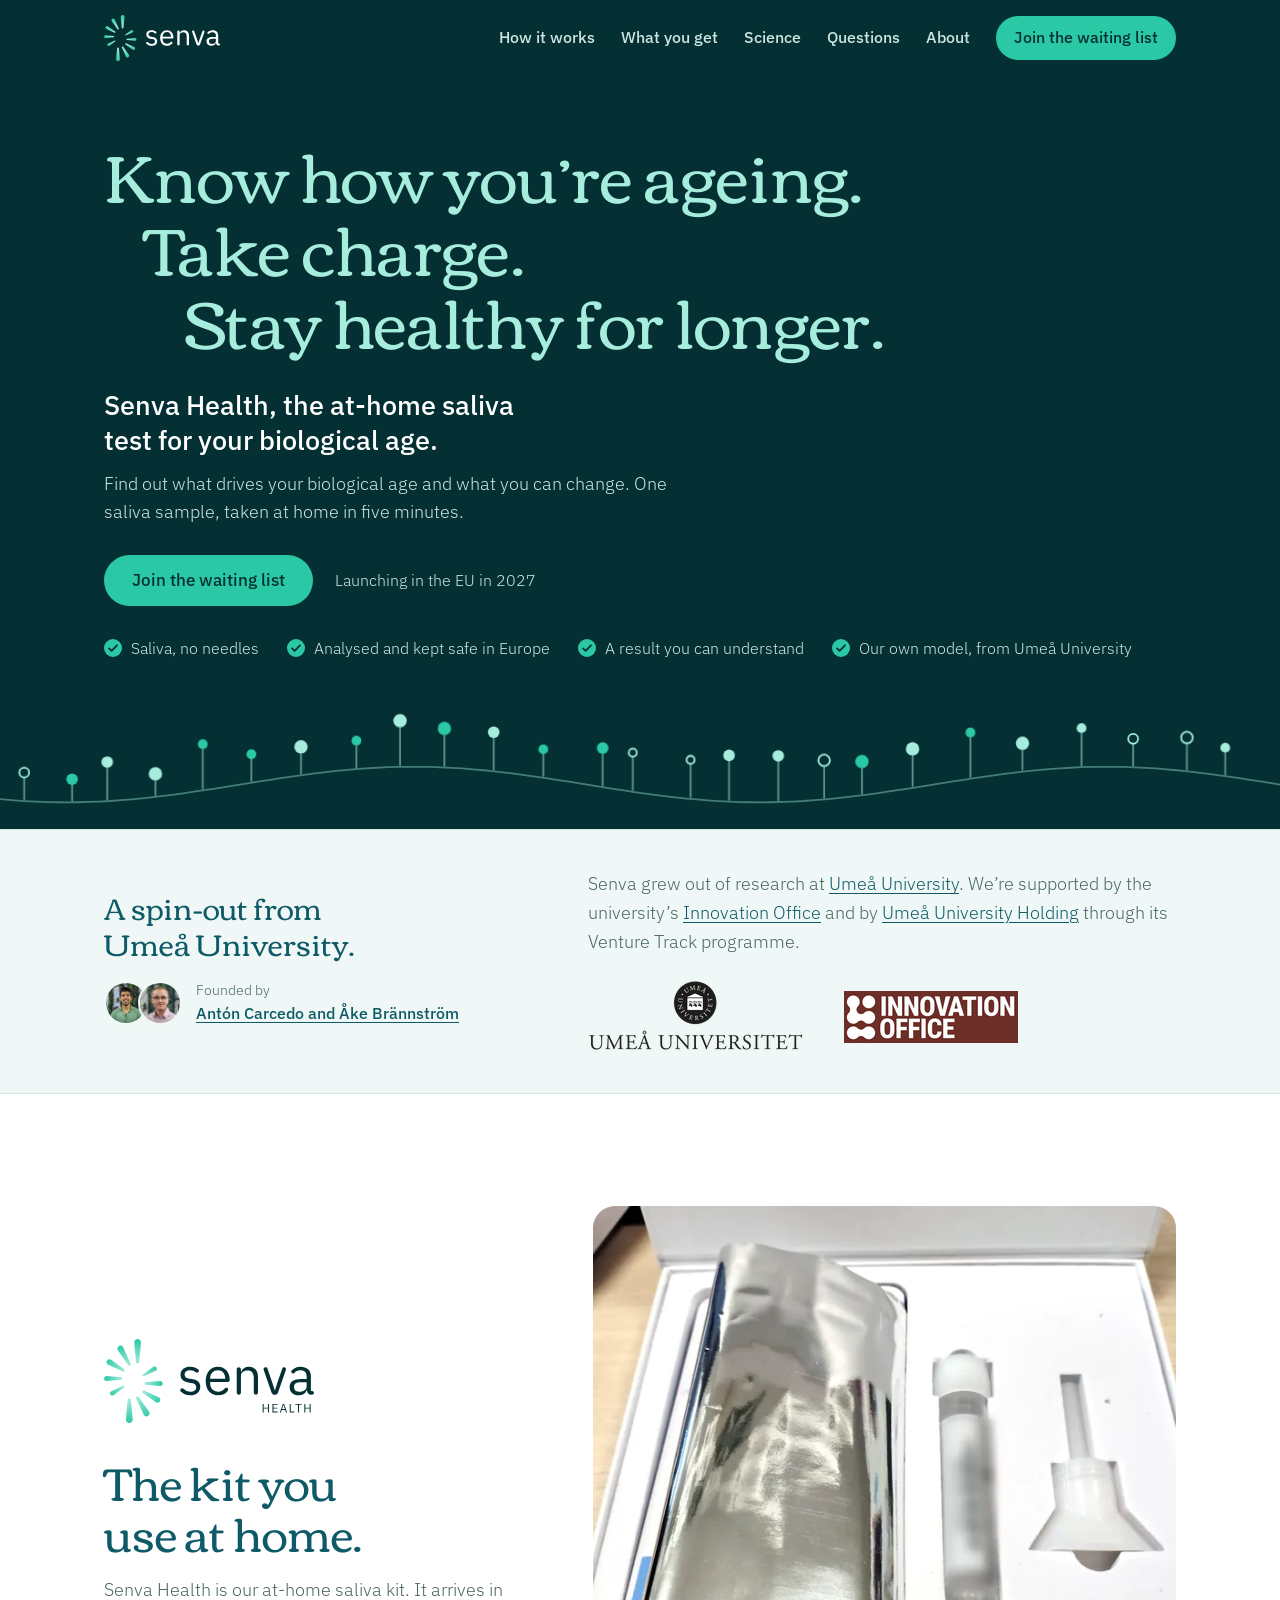
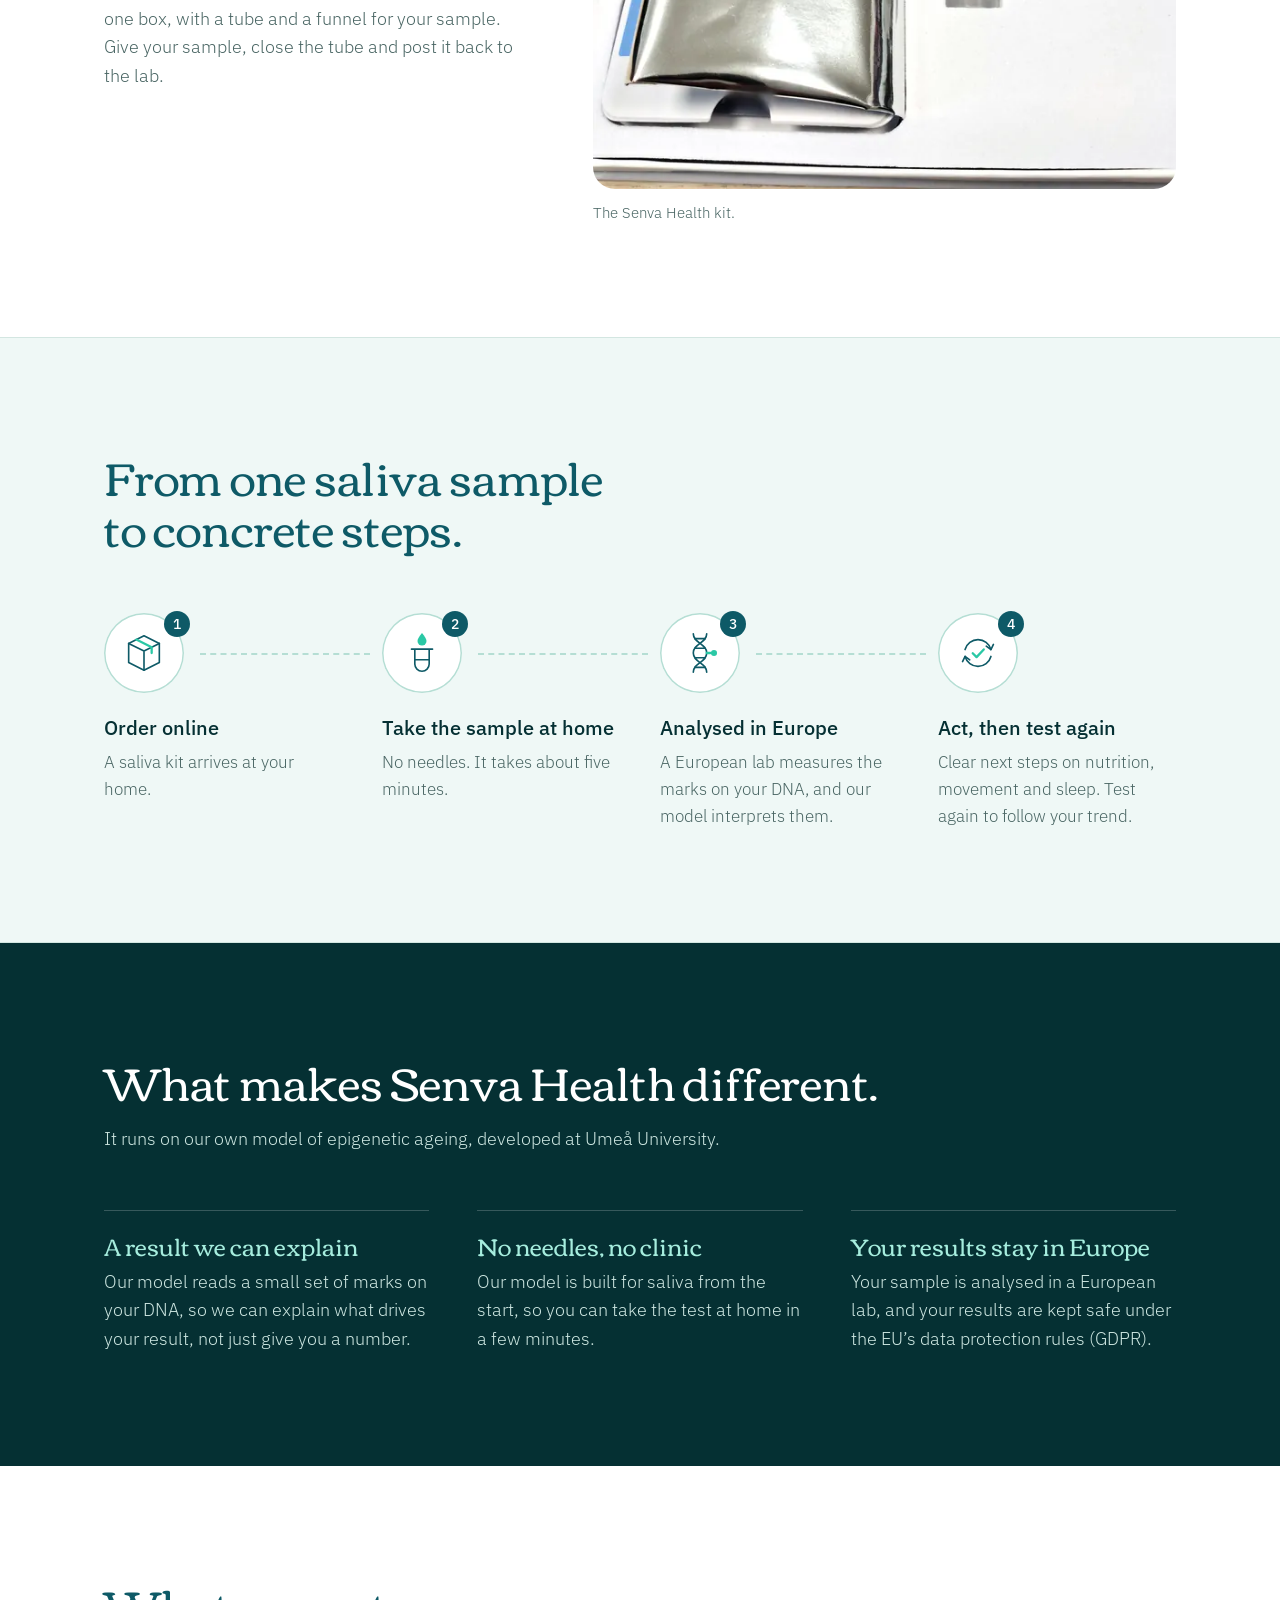
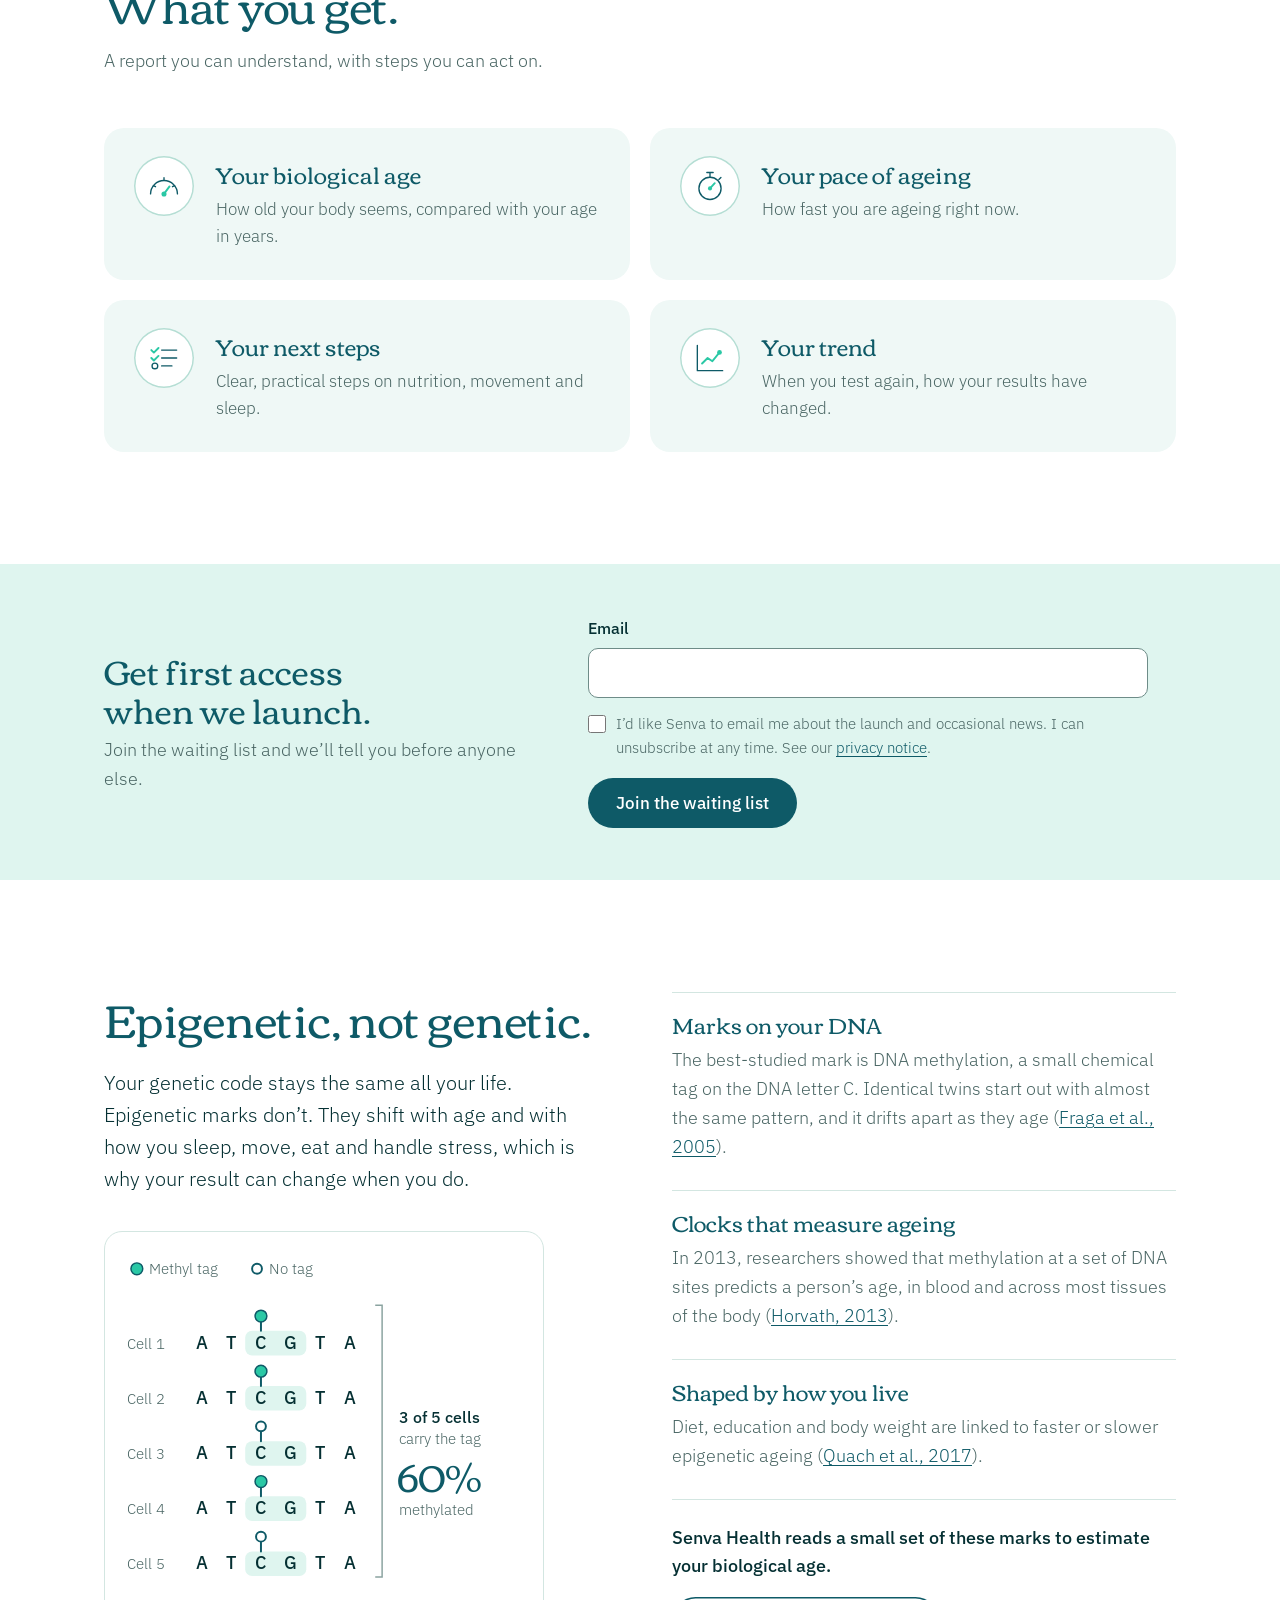
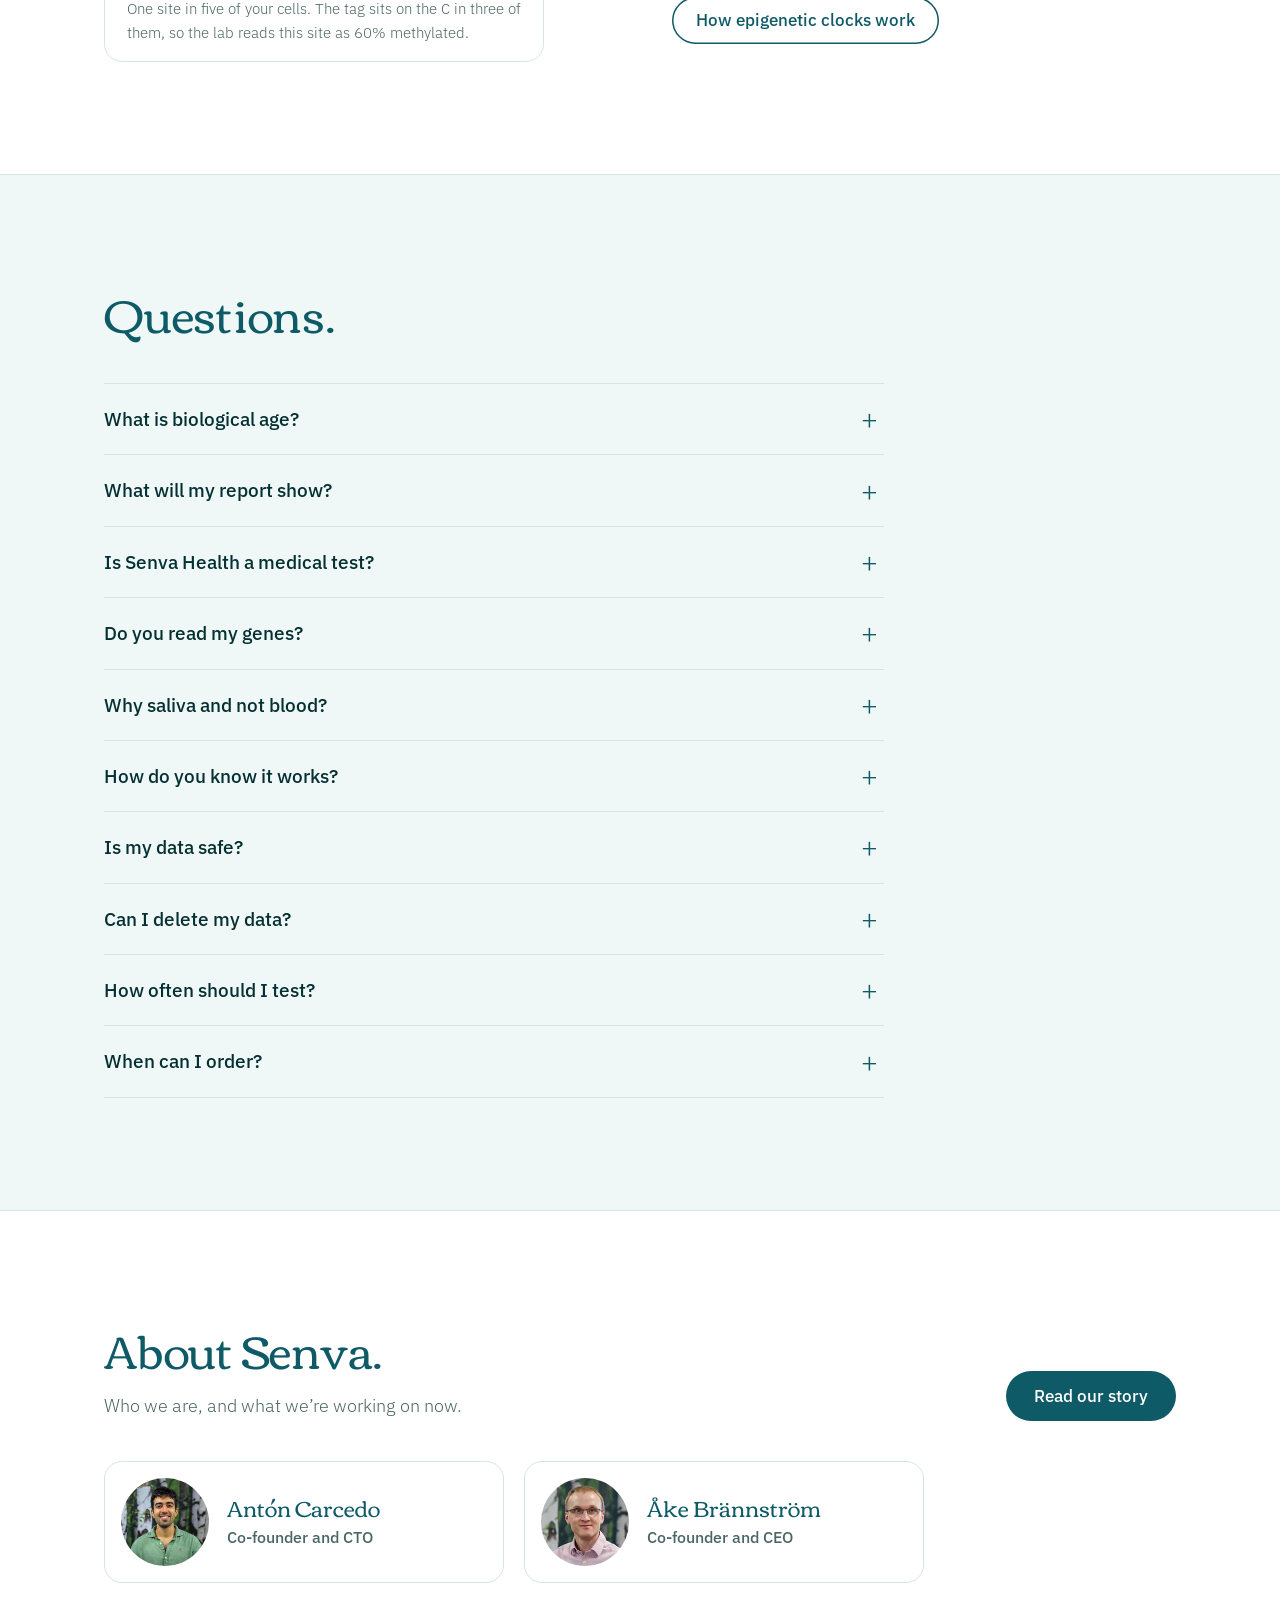
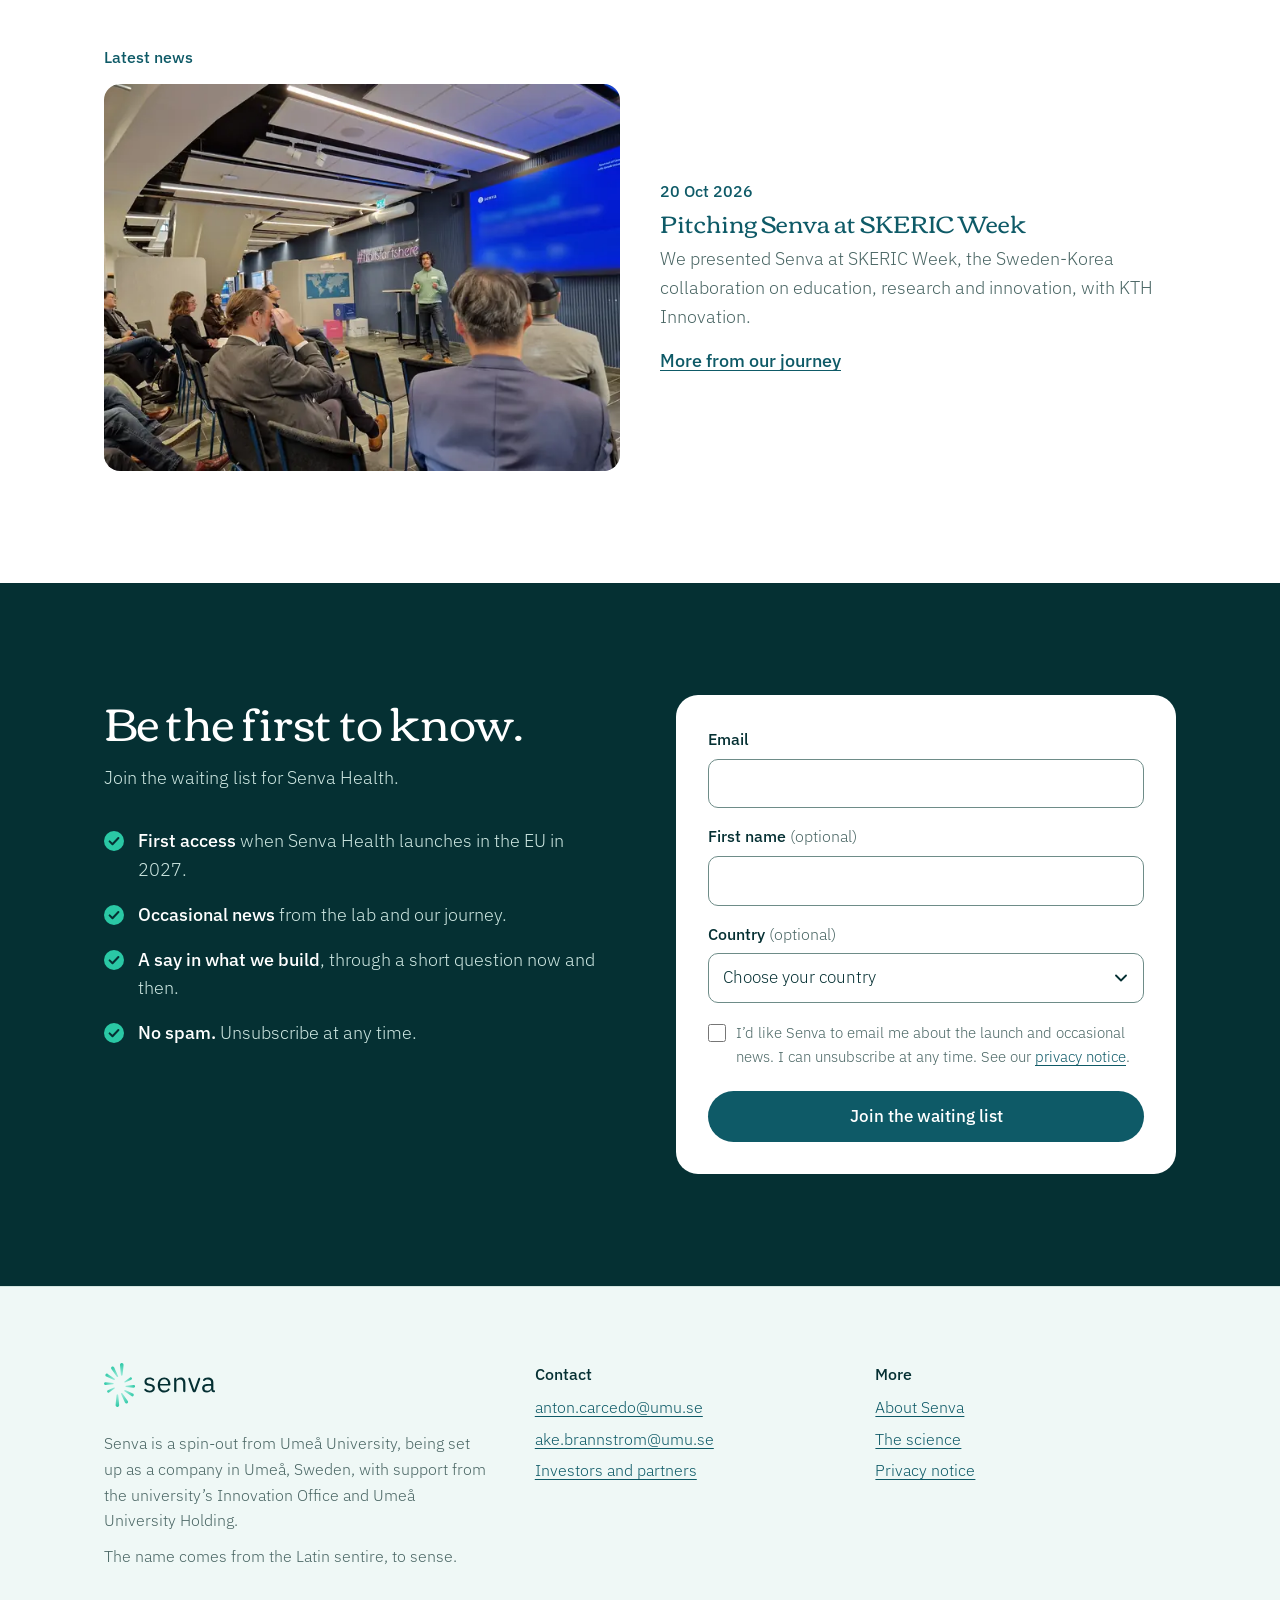
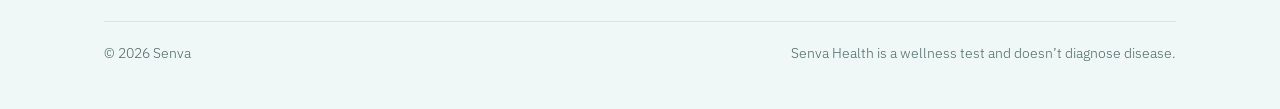
==== commit 54b5a5ea: "New brand: logos, colours, fonts and the Senva Health kit section" ====
--- a/public/index.html
+++ b/public/index.html
@@ -11,19 +11,19 @@
 <meta property="og:locale" content="en_GB">
 <meta property="og:type" content="website">
 <meta property="og:url" content="https://senvahealth.com/">
-<meta property="og:title" content="Senva: the at-home saliva test for your biological age">
+<meta property="og:title" content="Senva Health: the at-home saliva test for your biological age">
 <meta property="og:description" content="Find out what drives your biological age and what you can change. One saliva sample, analysed and kept safe in Europe. A spin-out from Umeå University.">
 <meta property="og:image" content="https://senvahealth.com/og.png">
 <meta property="og:image:width" content="1200">
 <meta property="og:image:height" content="630">
-<meta property="og:image:alt" content="Senva: the at-home saliva test for your biological age. A spin-out from Umeå University.">
+<meta property="og:image:alt" content="Senva Health: the at-home saliva test for your biological age. A spin-out from Umeå University.">
 <meta name="twitter:card" content="summary_large_image">
-<meta name="theme-color" content="#1F3A5F">
+<meta name="theme-color" content="#053033">
 <link rel="icon" href="favicon.ico" sizes="32x32">
 <link rel="icon" href="favicon.svg" type="image/svg+xml">
 <link rel="apple-touch-icon" href="apple-touch-icon.png">
-<link rel="preload" href="fonts/cormorant-600.woff2" as="font" type="font/woff2" crossorigin>
-<link rel="preload" href="fonts/outfit-400.woff2" as="font" type="font/woff2" crossorigin>
+<link rel="preload" href="fonts/corben-400.woff2" as="font" type="font/woff2" crossorigin>
+<link rel="preload" href="fonts/ibm-plex-sans-300.woff2" as="font" type="font/woff2" crossorigin>
 <link rel="stylesheet" href="styles.css">
 <script>document.documentElement.classList.add('js');</script>
 <script src="site.js" defer></script>
@@ -34,13 +34,14 @@
   {
    "@type": "Organization",
    "@id": "https://senvahealth.com/#organization",
-   "name": "Senva Health",
-   "alternateName": [
-    "Senva"
-   ],
+   "name": "Senva",
    "url": "https://senvahealth.com/",
    "logo": "https://senvahealth.com/logo.png",
-   "description": "Senva Health is developing an at-home saliva test that reads epigenetic marks to estimate biological age and give clear next steps. A spin-out from Umeå University, Sweden.",
+   "description": "Senva is developing Senva Health, an at-home saliva test that reads epigenetic marks to estimate biological age and give clear next steps. A spin-out from Umeå University, Sweden.",
+   "brand": {
+    "@type": "Brand",
+    "name": "Senva Health"
+   },
    "address": {
     "@type": "PostalAddress",
     "addressLocality": "Umeå",
@@ -116,10 +117,10 @@
     },
     {
      "@type": "Question",
-     "name": "Is Senva a medical test?",
-     "acceptedAnswer": {
-      "@type": "Answer",
-      "text": "No. Senva is a wellness test that helps you understand how you are ageing and what to work on. It doesn’t diagnose disease. If you have health concerns, talk to your doctor."
+     "name": "Is Senva Health a medical test?",
+     "acceptedAnswer": {
+      "@type": "Answer",
+      "text": "No. Senva Health is a wellness test that helps you understand how you are ageing and what to work on. It doesn’t diagnose disease. If you have health concerns, talk to your doctor."
      }
     },
     {
@@ -135,7 +136,7 @@
      "name": "Why saliva and not blood?",
      "acceptedAnswer": {
       "@type": "Answer",
-      "text": "Saliva is easy to give at home, with no needles, and it carries DNA from your own cells. That’s why we designed Senva around it."
+      "text": "Saliva is easy to give at home, with no needles, and it carries DNA from your own cells. That’s why we designed Senva Health around it."
      }
     },
     {
@@ -189,10 +190,7 @@
 
 <header class="site-header">
   <div class="wrap header-bar">
-    <a class="brand" href="./" aria-label="Senva home">
-      <svg viewBox="0 0 160 160" aria-hidden="true"><circle cx="80" cy="80" r="78" fill="#F6F1E7"/><path d="M108 52 C 96 38, 58 38, 56 62 C 54 84, 104 76, 104 100 C 104 124, 64 126, 50 110" fill="none" stroke="#1F3A5F" stroke-width="13" stroke-linecap="round"/><circle cx="122" cy="122" r="8" fill="#4FB3A9"/></svg>
-      <span>senva</span>
-    </a>
+    <a class="brand" href="./" aria-label="Senva home"><svg xmlns="http://www.w3.org/2000/svg" width="116" height="46" aria-hidden="true" focusable="false" viewBox="-0.5 0 842.21 334.39"><defs><linearGradient id="hl0" gradientUnits="userSpaceOnUse" x1="134.34" y1="99.63" x2="134.34" y2="0"><stop offset="0" stop-color="#A6EDDE"/><stop offset="1" stop-color="#2AC8A5"/></linearGradient><linearGradient id="hl1" gradientUnits="userSpaceOnUse" x1="83.34" y1="185.68" x2="20.18" y2="223.57"><stop offset="0" stop-color="#A6EDDE"/><stop offset="1" stop-color="#2AC8A5"/></linearGradient><linearGradient id="hl2" gradientUnits="userSpaceOnUse" x1="107.08" y1="110.63" x2="56.67" y2="23.13"><stop offset="0" stop-color="#A6EDDE"/><stop offset="1" stop-color="#2AC8A5"/></linearGradient><linearGradient id="hl3" gradientUnits="userSpaceOnUse" x1="86.97" y1="129.21" x2="6.59" y2="83.69"><stop offset="0" stop-color="#A6EDDE"/><stop offset="1" stop-color="#2AC8A5"/></linearGradient><linearGradient id="hl4" gradientUnits="userSpaceOnUse" x1="74.79" y1="157.26" x2="0.08" y2="157.26"><stop offset="0" stop-color="#A6EDDE"/><stop offset="1" stop-color="#2BC8A6"/></linearGradient><linearGradient id="hl5" gradientUnits="userSpaceOnUse" x1="100.99" y1="236.66" x2="100.99" y2="334.39"><stop offset="0" stop-color="#A6EDDE"/><stop offset="1" stop-color="#2BC8A5"/></linearGradient><linearGradient id="hl6" gradientUnits="userSpaceOnUse" x1="150.64" y1="148.99" x2="214.64" y2="111.25"><stop offset="0" stop-color="#A6EDDE"/><stop offset="1" stop-color="#2AC8A5"/></linearGradient><linearGradient id="hl7" gradientUnits="userSpaceOnUse" x1="128.28" y1="227.33" x2="180.07" y2="312.83"><stop offset="0" stop-color="#A6EDDE"/><stop offset="1" stop-color="#2AC8A5"/></linearGradient><linearGradient id="hl8" gradientUnits="userSpaceOnUse" x1="149.67" y1="206.11" x2="229.63" y2="251.16"><stop offset="0" stop-color="#A6EDDE"/><stop offset="1" stop-color="#2AC8A5"/></linearGradient><linearGradient id="hl9" gradientUnits="userSpaceOnUse" x1="160.54" y1="177.14" x2="235.87" y2="177.14"><stop offset="0" stop-color="#A6EDDE"/><stop offset="1" stop-color="#2AC8A5"/></linearGradient></defs><path fill="currentColor" d="M308.22 197.92C311.3 195.43 315.77 195.61 318.59 198.38C326.13 205.8 335.04 209.99 346.41 209.99C360.81 209.99 369.29 203.42 369.29 192.2C369.29 183.72 364.63 177.15 350.22 175.04L341.54 173.77C321.41 170.8 306.37 162.54 306.37 142.2C306.37 120.59 323.11 110 345.35 110C359.54 110 369.87 114.28 378 121.72C381.2 124.64 381.15 129.69 377.95 132.59L377.68 132.84C374.86 135.39 370.61 135.32 367.76 132.8C362.43 128.1 354.56 124.41 344.08 124.41C330.1 124.41 322.68 130.97 322.68 141.35C322.68 151.95 330.1 156.18 343.65 158.3L352.13 159.57C376.28 163.17 385.6 173.77 385.6 190.29C385.6 211.47 370.14 224.39 345.14 224.39C328.6 224.39 316.64 218.68 307.5 209.47C304.25 206.2 304.63 200.81 308.22 197.92"/><path fill="currentColor" d="M425.21 157.24L425.21 158.72L485.59 158.72L485.59 156.39C485.59 137.12 473.94 124.19 456.57 124.19C438.14 124.19 425.21 138.18 425.21 157.24M407.42 167.2C407.42 132.45 426.91 110 456.57 110C485.8 110 503.81 132.45 503.81 163.38C503.81 167.83 500.21 171.43 495.76 171.43L425.21 171.43L425.21 176.52C425.21 195.37 437.29 209.57 457.63 209.57C468.8 209.57 477.88 205.11 483.96 196.97C486.39 193.73 490.98 193.07 494.27 195.43C497.59 197.82 498.42 202.46 496.04 205.78C487.95 217.07 474.02 224.39 456.57 224.39C426.91 224.39 407.42 201.94 407.42 167.2"/><path fill="currentColor" d="M531.77 213.38L531.77 121.02C531.77 116.34 535.57 112.54 540.25 112.54C544.93 112.54 548.72 116.34 548.72 121.02L548.72 130.34L549.57 130.34C554.87 118.05 564.19 110 580.5 110C602.95 110 617.15 125.25 617.15 151.73L617.15 213.38C617.15 218.06 613.36 221.85 608.68 221.85C603.99 221.85 600.2 218.06 600.2 213.38L600.2 154.7C600.2 135.21 591.73 125.25 575.41 125.25C561.86 125.25 548.72 132.03 548.72 146.01L548.72 213.38C548.72 218.06 544.93 221.85 540.25 221.85C535.57 221.85 531.77 218.06 531.77 213.38"/><path fill="currentColor" d="M671.3 212.55L639.81 122.8C638.05 117.79 641.77 112.54 647.09 112.54L647.7 112.54C650.97 112.54 653.89 114.61 654.97 117.69L672.23 166.77L684.09 204.06L685.15 204.06L697.02 166.77L714.67 117.64C715.77 114.58 718.67 112.54 721.93 112.54C727.24 112.54 730.96 117.8 729.19 122.81L697.54 212.57C695.57 218.13 690.32 221.85 684.42 221.85C678.51 221.85 673.25 218.12 671.3 212.55"/><path fill="currentColor" d="M812.26 190.08L812.26 172.07L789.8 172.07C770.53 172.07 761.84 178 761.84 188.59L761.84 193.04C761.84 203.85 770.32 209.99 783.45 209.99C800.18 209.99 812.26 201.3 812.26 190.08M832.17 221.85C819.68 221.85 814.59 214.23 813.32 204.06L812.26 204.06C807.6 217.41 795.95 224.39 780.7 224.39C757.6 224.39 744.05 211.68 744.05 191.35C744.05 170.8 758.88 159.36 790.65 159.36L812.26 159.36L812.26 148.55C812.26 133.09 803.79 124.62 786.41 124.62C776.15 124.62 768.6 128.5 762.96 134.95C760.32 137.96 755.69 138.14 752.77 135.41C750.11 132.91 749.75 128.79 751.96 125.89C758.88 116.83 770.77 110 787.26 110C813.53 110 829.21 123.77 829.21 146.86L829.21 207.02L834.29 207.02C838.39 207.02 841.71 210.34 841.71 214.44C841.71 218.54 838.39 221.85 834.29 221.85Z"/><path fill="url(#hl0)" d="M134.35 0C133.92 0 133.48 0.03 133.04 0.07C125.53 0.79 120.02 7.46 120.73 14.97L128.08 92.08C128.96 99.6 139.7 99.63 140.59 92.08L147.94 14.97C148.77 7.05 142.31 0.05 134.52 0Z"/><path fill="url(#hl1)" d="M75.81 186.31L28.86 207.81C23.71 210.11 21.9 216.82 25.23 221.38C28.16 225.48 33.84 226.43 37.94 223.51L79.99 193.54C83.49 190.94 81.28 185.92 77.61 185.92C77.04 185.92 76.43 186.04 75.81 186.31"/><path fill="url(#hl2)" d="M58.34 28.48C52.71 32.5 51.41 40.32 55.43 45.96L96.69 103.74C100.82 109.3 109.39 104.37 106.62 97.99C106.62 97.99 77.01 33.45 77.01 33.45C74.93 28.82 70.27 26.16 65.53 26.16C63.03 26.16 60.51 26.9 58.34 28.48"/><path fill="url(#hl3)" d="M10.93 87.29C8.32 93.01 10.83 99.76 16.55 102.38L75.26 129.2C81.04 131.71 85.55 123.94 80.48 120.17L27.89 82.74C25.92 81.31 23.63 80.64 21.36 80.64C17.05 80.64 12.8 83.06 10.93 87.29"/><path fill="url(#hl4)" d="M0.13 158.23C0.67 163.87 5.67 168 11.3 167.46L69.14 161.96C74.77 161.32 74.79 153.23 69.14 152.58L11.3 147.06C10.96 147.02 10.62 147.01 10.27 147.01C4.41 147.01 -0.5 152.26 0.13 158.23"/><path fill="url(#hl5)" d="M94.73 242.31L87.39 319.42C86.56 327.34 93.02 334.34 100.81 334.39L100.98 334.39C101.41 334.39 101.85 334.37 102.29 334.32C109.8 333.61 115.31 326.94 114.59 319.42L107.25 242.31C106.81 238.55 103.9 236.66 100.99 236.66C98.09 236.66 95.19 238.54 94.73 242.31"/><path fill="url(#hl6)" d="M197.39 110.88L155.34 140.86C151.29 143.86 154.88 150.09 159.52 148.08L206.47 126.58C211.62 124.28 213.43 117.58 210.1 113.01C208.32 110.52 205.52 109.19 202.67 109.19C200.84 109.19 199 109.74 197.39 110.88"/><path fill="url(#hl7)" d="M128.71 236.4L158.32 300.94C161.49 308.02 170.71 310.5 176.98 305.91C182.61 301.89 183.92 294.07 179.9 288.44L138.64 230.65C137.38 228.96 135.71 228.23 134.07 228.23C130.34 228.23 126.79 231.97 128.71 236.4"/><path fill="url(#hl8)" d="M154.85 214.23L207.45 251.65C213.15 255.79 221.54 253.57 224.4 247.11C227.02 241.39 224.5 234.63 218.78 232.02L160.07 205.19C159.29 204.86 158.54 204.7 157.82 204.7C153.25 204.7 150.46 210.96 154.85 214.23"/><path fill="url(#hl9)" d="M224.03 166.93L166.19 172.43C160.56 173.07 160.54 181.16 166.19 181.82L224.02 187.33C230.34 187.99 235.87 182.49 235.2 176.16C234.7 170.86 230.23 166.88 225.01 166.88C224.68 166.88 224.36 166.9 224.03 166.93"/></svg></a>
     <a class="header-join" href="#waiting-list">Join</a>
     <button class="nav-toggle" type="button" aria-expanded="false" aria-controls="site-nav"><span class="nav-toggle-icon" aria-hidden="true"></span><span class="nav-toggle-label">Menu</span></button>
     <nav class="site-nav" id="site-nav" aria-label="Main">
@@ -212,7 +210,7 @@
 
   <section class="hero" aria-labelledby="hero-title">
     <div class="wrap">
-      <h1 class="hero-title" id="hero-title"><span class="tagline"><span>Know how you’re ageing.</span> <span>Take charge.</span> <span>Stay healthy for longer.</span></span> <span class="hero-product">The at-home saliva test for your biological age.</span></h1>
+      <h1 class="hero-title" id="hero-title"><span class="tagline"><span>Know how you’re ageing.</span> <span>Take charge.</span> <span>Stay healthy for longer.</span></span> <span class="hero-product">Senva Health, the at-home saliva test for your biological age.</span></h1>
       <p class="intro">Find out what drives your biological age and what you can change. One saliva sample, taken at home in five minutes.</p>
       <div class="hero-actions">
         <a class="button button-mint" href="#join">Join the waiting list</a>
@@ -247,7 +245,21 @@
     </div>
   </section>
 
-  <section class="section" id="how-it-works" aria-labelledby="how-title">
+  <section class="section kit" id="kit" aria-labelledby="kit-title">
+    <div class="wrap kit-grid">
+      <div>
+        <img class="kit-logo" src="img/senva-health-logo.svg" width="210" height="83" alt="Senva Health">
+        <h2 class="section-title" id="kit-title">The kit you use at home.</h2>
+        <p class="section-lede">Senva Health is our at-home saliva kit. It arrives in one box, with a tube and a funnel for your sample. Give your sample, close the tube and post it back to the lab.</p>
+      </div>
+      <figure class="kit-photo">
+        <img src="img/senva-health-kit-960.webp" srcset="img/senva-health-kit-640.webp 640w, img/senva-health-kit-960.webp 960w, img/senva-health-kit-1280.webp 1280w" sizes="(max-width: 960px) calc(100vw - 48px), 584px" width="960" height="960" alt="The Senva Health kit, open: a white box holding a foil pouch, a saliva tube and a funnel" loading="lazy" decoding="async">
+        <figcaption>The Senva Health kit.</figcaption>
+      </figure>
+    </div>
+  </section>
+
+  <section class="section alt" id="how-it-works" aria-labelledby="how-title">
     <div class="wrap">
       <h2 class="section-title" id="how-title">From one saliva sample to concrete steps.</h2>
       <ol class="steps" role="list">
@@ -289,8 +301,8 @@
 
   <section class="section dark" id="different" aria-labelledby="different-title">
     <div class="wrap">
-      <h2 class="section-title" id="different-title">What makes Senva different.</h2>
-      <p class="section-lede">Senva runs on our own model of epigenetic ageing, developed at Umeå University.</p>
+      <h2 class="section-title" id="different-title">What makes Senva Health different.</h2>
+      <p class="section-lede">It runs on our own model of epigenetic ageing, developed at Umeå University.</p>
       <div class="points">
         <div class="point">
           <h3>A result we can explain</h3>
@@ -308,7 +320,7 @@
     </div>
   </section>
 
-  <section class="section alt" id="what-you-get" aria-labelledby="get-title">
+  <section class="section" id="what-you-get" aria-labelledby="get-title">
     <div class="wrap">
       <h2 class="section-title" id="get-title">What you get.</h2>
       <p class="section-lede">A report you can understand, with steps you can act on.</p>
@@ -362,7 +374,7 @@
         </form>
         <div class="thanks" id="band-thanks" tabindex="-1" hidden>
           <h3>You’re on the list.</h3>
-          <p>Thank you. We’ll email you before Senva launches.</p>
+          <p>Thank you. We’ll email you before Senva Health launches.</p>
           <p class="thanks-links"><a href="https://www.linkedin.com/in/ant%C3%B3n-carcedo-3ab292353/">Follow Antón on LinkedIn</a> <a href="https://www.linkedin.com/in/%C3%A5ke-br%C3%A4nnstr%C3%B6m-90340a31/">Follow Åke on LinkedIn</a></p>
         </div>
       </div>
@@ -377,11 +389,11 @@
         <figure class="mini-figure">
           <svg viewBox="0 0 400 336" role="img" aria-labelledby="mini-fig-desc">
             <desc id="mini-fig-desc">The same stretch of DNA, A T C G T A, shown in five cells. The C of the CpG site carries a methyl tag in three of the five cells, so the site is 60% methylated.</desc>
-            <circle cx="10" cy="15" r="6" fill="#2E8C83"/>
+            <circle cx="10" cy="15" r="6" fill="#2AC8A5" stroke="#0E5A67" stroke-width="1.5"/>
             <text class="fig-muted" x="22" y="20">Methyl tag</text>
-            <circle cx="132" cy="15" r="5" fill="#FFFDF9" stroke="#2E8C83" stroke-width="2"/>
+            <circle cx="132" cy="15" r="5" fill="#FFFFFF" stroke="#0E5A67" stroke-width="2"/>
             <text class="fig-muted" x="144" y="20">No tag</text>
-            <g fill="#E3EFEC">
+            <g fill="#DFF5EF">
               <rect x="120" y="78" width="62" height="25" rx="7"/>
               <rect x="120" y="134" width="62" height="25" rx="7"/>
               <rect x="120" y="190" width="62" height="25" rx="7"/>
@@ -402,13 +414,13 @@
               <text y="264"><tspan x="76">A</tspan><tspan x="106">T</tspan><tspan x="136">C</tspan><tspan x="166">G</tspan><tspan x="196">T</tspan><tspan x="226">A</tspan></text>
               <text y="320"><tspan x="76">A</tspan><tspan x="106">T</tspan><tspan x="136">C</tspan><tspan x="166">G</tspan><tspan x="196">T</tspan><tspan x="226">A</tspan></text>
             </g>
-            <path d="M136 78v-9M136 134v-9M136 190v-9M136 246v-9M136 302v-9" stroke="#2E8C83" stroke-width="2" stroke-linecap="round"/>
-            <circle cx="136" cy="63" r="6" fill="#2E8C83"/>
-            <circle cx="136" cy="119" r="6" fill="#2E8C83"/>
-            <circle cx="136" cy="175" r="5" fill="#FFFDF9" stroke="#2E8C83" stroke-width="2"/>
-            <circle cx="136" cy="231" r="6" fill="#2E8C83"/>
-            <circle cx="136" cy="287" r="5" fill="#FFFDF9" stroke="#2E8C83" stroke-width="2"/>
-            <path d="M252 52h7v276h-7" fill="none" stroke="#9AA4AE" stroke-width="1.5"/>
+            <path d="M136 78v-9M136 134v-9M136 190v-9M136 246v-9M136 302v-9" stroke="#0E5A67" stroke-width="2" stroke-linecap="round"/>
+            <circle cx="136" cy="63" r="6" fill="#2AC8A5" stroke="#0E5A67" stroke-width="1.5"/>
+            <circle cx="136" cy="119" r="6" fill="#2AC8A5" stroke="#0E5A67" stroke-width="1.5"/>
+            <circle cx="136" cy="175" r="5" fill="#FFFFFF" stroke="#0E5A67" stroke-width="2"/>
+            <circle cx="136" cy="231" r="6" fill="#2AC8A5" stroke="#0E5A67" stroke-width="1.5"/>
+            <circle cx="136" cy="287" r="5" fill="#FFFFFF" stroke="#0E5A67" stroke-width="2"/>
+            <path d="M252 52h7v276h-7" fill="none" stroke="#8AA3A0" stroke-width="1.5"/>
             <text class="fig-strong" x="276" y="172">3 of 5 cells</text>
             <text class="fig-muted" x="276" y="193">carry the tag</text>
             <text class="fig-big" x="274" y="242">60%</text>
@@ -431,7 +443,7 @@
           <p>Diet, education and body weight are linked to faster or slower epigenetic ageing (<a href="https://doi.org/10.18632/aging.101168">Quach et al., 2017</a>).</p>
         </div>
         <div class="findings-end">
-          <p>Senva reads a small set of these marks to estimate your biological age.</p>
+          <p>Senva Health reads a small set of these marks to estimate your biological age.</p>
           <a class="button button-quiet" href="science.html">How epigenetic clocks work</a>
         </div>
       </div>
@@ -451,8 +463,8 @@
           <p>Your biological age, how fast you are ageing, and clear next steps on nutrition, movement and sleep. When you test again, it also shows your trend.</p>
         </details>
         <details>
-          <summary>Is Senva a medical test?</summary>
-          <p>No. Senva is a wellness test that helps you understand how you are ageing and what to work on. It doesn’t diagnose disease. If you have health concerns, talk to your doctor.</p>
+          <summary>Is Senva Health a medical test?</summary>
+          <p>No. Senva Health is a wellness test that helps you understand how you are ageing and what to work on. It doesn’t diagnose disease. If you have health concerns, talk to your doctor.</p>
         </details>
         <details>
           <summary>Do you read my genes?</summary>
@@ -460,7 +472,7 @@
         </details>
         <details>
           <summary>Why saliva and not blood?</summary>
-          <p>Saliva is easy to give at home, with no needles, and it carries DNA from your own cells. That’s why we designed Senva around it.</p>
+          <p>Saliva is easy to give at home, with no needles, and it carries DNA from your own cells. That’s why we designed Senva Health around it.</p>
         </details>
         <details>
           <summary>How do you know it works?</summary>
@@ -505,7 +517,7 @@
           <span><strong>Åke Brännström</strong><span>Co-founder and CEO</span></span>
         </a>
       </div>
-      <p class="eyebrow">Latest</p>
+      <p class="eyebrow">Latest news</p>
       <article class="latest-card latest-feature">
         <img src="img/skeric-pitch-960.webp" srcset="img/skeric-pitch-640.webp 640w, img/skeric-pitch-960.webp 960w, img/skeric-pitch-1280.webp 1280w" sizes="(max-width: 960px) calc(100vw - 48px), 516px" width="960" height="720" alt="Antón Carcedo presenting Senva to a seated audience, with the Senva cover slide on a large screen and a pink #itallstartshere neon sign" loading="lazy" decoding="async">
         <div>
@@ -522,9 +534,9 @@
     <div class="wrap signup-grid">
       <div>
         <h2 class="section-title" id="signup-title">Be the first to know.</h2>
-        <p class="section-lede">Join the waiting list for Senva.</p>
+        <p class="section-lede">Join the waiting list for Senva Health.</p>
         <ul class="perks" role="list">
-          <li><strong>First access</strong> when Senva launches in the EU in 2027.</li>
+          <li><strong>First access</strong> when Senva Health launches in the EU in 2027.</li>
           <li><strong>Occasional news</strong> from the lab and our journey.</li>
           <li><strong>A say in what we build</strong>, through a short question now and then.</li>
           <li><strong>No spam.</strong> Unsubscribe at any time.</li>
@@ -591,7 +603,7 @@
         </form>
         <div class="thanks" id="signup-thanks" tabindex="-1" hidden>
           <h3>You’re on the list.</h3>
-          <p>Thank you. We’ll email you before Senva launches.</p>
+          <p>Thank you. We’ll email you before Senva Health launches.</p>
           <p class="thanks-links"><a href="https://www.linkedin.com/in/ant%C3%B3n-carcedo-3ab292353/">Follow Antón on LinkedIn</a> <a href="https://www.linkedin.com/in/%C3%A5ke-br%C3%A4nnstr%C3%B6m-90340a31/">Follow Åke on LinkedIn</a></p>
         </div>
       </div>
@@ -604,11 +616,8 @@
   <div class="wrap">
     <div class="footer-grid">
       <div>
-        <a class="footer-brand" href="./" aria-label="Senva home">
-          <svg viewBox="0 0 160 160" aria-hidden="true"><circle cx="80" cy="80" r="78" fill="#1F3A5F"/><path d="M108 52 C 96 38, 58 38, 56 62 C 54 84, 104 76, 104 100 C 104 124, 64 126, 50 110" fill="none" stroke="#F6F1E7" stroke-width="13" stroke-linecap="round"/><circle cx="122" cy="122" r="8" fill="#4FB3A9"/></svg>
-          <span>senva</span>
-        </a>
-        <p>Senva Health is a spin-out from Umeå University, being set up as a company in Umeå, Sweden, with support from the university’s Innovation Office and Umeå University Holding.</p>
+        <a class="footer-brand" href="./" aria-label="Senva home"><img src="img/senva-logo.svg" width="111" height="44" alt="" loading="lazy" decoding="async"></a>
+        <p>Senva is a spin-out from Umeå University, being set up as a company in Umeå, Sweden, with support from the university’s Innovation Office and Umeå University Holding.</p>
         <p class="footer-name">The name comes from the Latin sentire, to sense.</p>
       </div>
       <div>
@@ -629,8 +638,8 @@
       </div>
     </div>
     <div class="footer-bottom">
-      <span>© 2026 Senva Health</span>
-      <span>Senva is a wellness test and doesn’t diagnose disease.</span>
+      <span>© 2026 Senva</span>
+      <span>Senva Health is a wellness test and doesn’t diagnose disease.</span>
     </div>
   </div>
 </footer>
--- a/public/styles.css
+++ b/public/styles.css
@@ -1,90 +1,95 @@
-/* Senva website styles. Brand: navy, cream, teal, mint; Cormorant Garamond + Outfit (self-hosted). */
-
-@font-face { font-family: "Outfit"; src: url("fonts/outfit-400.woff2") format("woff2"); font-weight: 400; font-style: normal; font-display: swap; }
-@font-face { font-family: "Outfit"; src: url("fonts/outfit-500.woff2") format("woff2"); font-weight: 500; font-style: normal; font-display: swap; }
-@font-face { font-family: "Outfit"; src: url("fonts/outfit-600.woff2") format("woff2"); font-weight: 600; font-style: normal; font-display: swap; }
-@font-face { font-family: "Cormorant Garamond"; src: url("fonts/cormorant-500.woff2") format("woff2"); font-weight: 500; font-style: normal; font-display: swap; }
-@font-face { font-family: "Cormorant Garamond"; src: url("fonts/cormorant-600.woff2") format("woff2"); font-weight: 600; font-style: normal; font-display: swap; }
+/* Senva website styles. Brand (October 2026): deep teal, teal, mint and pale mint; Corben for headings and
+   IBM Plex Sans Light for text, both self-hosted. */
+
+@font-face { font-family: "IBM Plex Sans"; src: url("fonts/ibm-plex-sans-300.woff2") format("woff2"); font-weight: 300; font-style: normal; font-display: swap; }
+@font-face { font-family: "IBM Plex Sans"; src: url("fonts/ibm-plex-sans-300-italic.woff2") format("woff2"); font-weight: 300; font-style: italic; font-display: swap; }
+@font-face { font-family: "IBM Plex Sans"; src: url("fonts/ibm-plex-sans-500.woff2") format("woff2"); font-weight: 500; font-style: normal; font-display: swap; }
+@font-face { font-family: "Corben"; src: url("fonts/corben-400.woff2") format("woff2"); font-weight: 400; font-style: normal; font-display: swap; }
 
 :root {
-  --navy: #1F3A5F;
-  --cream: #F6F1E7;
-  --paper: #FFFDF9;
-  --teal: #276B64;
-  --teal-bright: #2E8C83;
-  --mint: #9FD8D1;
-  --pale: #E3EFEC;
-  --pale-line: #C5DAD5;
-  --line: #DCD3C3;
-  --field-line: #948A77;
-  --ink: #1C2733;
-  --muted: #4A5562;
-  --on-navy: #D9E2EC;
-  --serif: "Cormorant Garamond", Georgia, "Times New Roman", serif;
-  --sans: "Outfit", "Helvetica Neue", Arial, sans-serif;
+  /* the four brand colours */
+  --deep: #053033;
+  --teal: #0E5A67;
+  --mint: #2AC8A5;
+  --pale: #A6EDDE;
+  /* surfaces, lines and text, derived from them */
+  --white: #FFFFFF;
+  --tint: #EFF8F6;
+  --band: #DFF5EF;
+  --line: #D3E6E1;
+  --line-strong: #B5DED4;
+  --field-line: #6E8C88;
+  --ink: #053033;
+  --muted: #4A6664;
+  --on-dark: #CDE6E1;
+  --error: #A2372C;
+  --serif: "Corben", Georgia, "Times New Roman", serif;
+  --sans: "IBM Plex Sans", "Helvetica Neue", Arial, sans-serif;
   --header-h: 76px;
-  --check: url("data:image/svg+xml,%3Csvg xmlns='http://www.w3.org/2000/svg' viewBox='0 0 20 20'%3E%3Ccircle cx='10' cy='10' r='10' fill='%239FD8D1'/%3E%3Cpath d='m5.6 10.4 2.9 2.9 5.9-6.3' fill='none' stroke='%231F3A5F' stroke-width='2' stroke-linecap='round' stroke-linejoin='round'/%3E%3C/svg%3E");
+  --check: url("data:image/svg+xml,%3Csvg xmlns='http://www.w3.org/2000/svg' viewBox='0 0 20 20'%3E%3Ccircle cx='10' cy='10' r='10' fill='%232AC8A5'/%3E%3Cpath d='m5.6 10.4 2.9 2.9 5.9-6.3' fill='none' stroke='%23053033' stroke-width='2' stroke-linecap='round' stroke-linejoin='round'/%3E%3C/svg%3E");
 }
 
 * { box-sizing: border-box; }
-html { -webkit-text-size-adjust: 100%; scroll-padding-top: calc(var(--header-h) + 16px); }
+html { -webkit-text-size-adjust: 100%; scroll-padding-top: calc(var(--header-h) + 16px); font-synthesis: none; }
 @media (prefers-reduced-motion: no-preference) { html { scroll-behavior: smooth; } }
-body { margin: 0; background: var(--cream); color: var(--ink); font: 400 18px/1.6 var(--sans); }
+body { margin: 0; background: var(--white); color: var(--ink); font: 300 18px/1.6 var(--sans); }
 h1, h2, h3, p, ul, ol, figure { margin: 0; }
+strong, b { font-weight: 500; }
 img { display: block; max-width: 100%; height: auto; }
 svg { display: block; }
 a { color: var(--teal); text-underline-offset: 3px; }
-a:hover { color: var(--navy); }
-:focus-visible { outline: 3px solid var(--teal-bright); outline-offset: 3px; border-radius: 4px; }
+a:hover { color: var(--deep); }
+:focus-visible { outline: 3px solid var(--teal); outline-offset: 3px; border-radius: 4px; }
+.site-header :focus-visible, .hero :focus-visible, .dark :focus-visible, .signup :focus-visible, .page-hero :focus-visible, .article-cta :focus-visible { outline-color: var(--mint); }
+.signup-card :focus-visible { outline-color: var(--teal); }
 
 .wrap { max-width: 1120px; margin: 0 auto; padding: 0 24px; }
-.skip { position: absolute; left: -9999px; top: 12px; z-index: 100; background: var(--paper); color: var(--navy); padding: 8px 14px; border-radius: 8px; }
+.skip { position: absolute; left: -9999px; top: 12px; z-index: 100; background: var(--white); color: var(--deep); padding: 8px 14px; border-radius: 8px; }
 .skip:focus { left: 16px; }
 
 /* Buttons */
-.button { display: inline-block; border: 0; border-radius: 999px; padding: 15px 28px; font: 600 17px/1.2 var(--sans); text-decoration: none; text-align: center; cursor: pointer; background: var(--teal); color: #FFFFFF; }
-.button:hover { background: var(--navy); color: #FFFFFF; }
-.button-mint { background: var(--mint); color: var(--navy); }
-.button-mint:hover { background: #BFE6E0; color: var(--navy); }
+.button { display: inline-block; border: 0; border-radius: 999px; padding: 15px 28px; font: 500 17px/1.2 var(--sans); text-decoration: none; text-align: center; cursor: pointer; background: var(--teal); color: var(--white); }
+.button:hover { background: var(--deep); color: var(--white); }
+.button-mint { background: var(--mint); color: var(--deep); }
+.button-mint:hover { background: var(--pale); color: var(--deep); }
 .button-quiet { background: transparent; color: var(--teal); box-shadow: inset 0 0 0 1.5px var(--teal); padding: 13px 24px; }
-.button-quiet:hover { background: var(--teal); color: #FFFFFF; }
+.button-quiet:hover { background: var(--teal); color: var(--white); }
 
 /* Site header: stays at the top while you scroll */
-.site-header { position: sticky; top: 0; z-index: 50; background: var(--navy); }
+.site-header { position: sticky; top: 0; z-index: 50; background: var(--deep); }
 .header-bar { display: flex; align-items: center; gap: 12px; min-height: var(--header-h); }
-.brand { display: inline-flex; align-items: center; gap: 12px; margin-right: auto; color: var(--paper); text-decoration: none; }
-.brand:hover { color: var(--paper); }
-.brand svg { width: 36px; height: 36px; flex: none; }
-.brand span { font: 600 31px/1 var(--serif); letter-spacing: 0.06em; }
+.brand { display: inline-flex; align-items: center; margin-right: auto; color: var(--white); text-decoration: none; border-radius: 6px; }
+.brand:hover { color: var(--white); }
+.brand svg { width: auto; height: 46px; }
 .site-nav ul { list-style: none; padding: 0; display: flex; align-items: center; gap: 2px; }
-.site-nav a { display: block; padding: 8px 12px; border-radius: 999px; color: var(--on-navy); font-size: 16px; font-weight: 500; text-decoration: none; white-space: nowrap; }
-.site-nav a:hover { color: var(--paper); }
-.site-nav a.is-current { color: var(--mint); text-decoration: underline; text-decoration-thickness: 2px; text-underline-offset: 7px; }
-.site-nav .nav-cta { margin-left: 12px; padding: 9px 18px; color: var(--navy); background: var(--mint); }
-.site-nav .nav-cta:hover { background: #BFE6E0; color: var(--navy); }
+.site-nav a { display: block; padding: 8px 12px; border-radius: 999px; color: var(--on-dark); font-size: 16px; font-weight: 500; text-decoration: none; white-space: nowrap; }
+.site-nav a:hover { color: var(--white); }
+.site-nav a.is-current { color: var(--pale); text-decoration: underline; text-decoration-thickness: 2px; text-underline-offset: 7px; }
+.site-nav .nav-cta { margin-left: 12px; padding: 9px 18px; color: var(--deep); background: var(--mint); }
+.site-nav .nav-cta:hover { background: var(--pale); color: var(--deep); }
 .header-join { display: none; }
 .nav-toggle { display: none; }
 
-/* Hero (navy) with the DNA strand: methyl tags switch on from left to right */
-.hero { background: var(--navy); color: var(--paper); padding-top: 36px; overflow: hidden; }
-.hero-title { font: 600 clamp(44px, 6.2vw, 86px)/1 var(--serif); color: var(--mint); letter-spacing: -0.01em; padding-top: 20px; }
+/* Hero (deep teal) with the DNA strand: methyl tags switch on from left to right */
+.hero { background: var(--deep); color: var(--white); padding-top: 40px; overflow: hidden; }
+.hero-title { font: 400 clamp(40px, 5.2vw, 68px)/1.1 var(--serif); color: var(--pale); letter-spacing: -0.01em; padding-top: 20px; font-variant-ligatures: no-common-ligatures; }
 .tagline > span { display: block; text-wrap: balance; }
 .tagline > span:nth-child(2) { padding-left: 0.6em; }
 .tagline > span:nth-child(3) { padding-left: 1.2em; }
-.hero-product { display: block; max-width: 24em; margin-top: 32px; font: 500 clamp(22px, 2.3vw, 30px)/1.3 var(--sans); color: var(--paper); letter-spacing: 0; text-wrap: balance; }
-.intro { color: var(--on-navy); max-width: 33em; margin-top: 12px; }
+.hero-product { display: block; max-width: 26em; margin-top: 32px; font: 500 clamp(21px, 2.1vw, 27px)/1.3 var(--sans); color: var(--white); letter-spacing: 0; text-wrap: balance; }
+.intro { color: var(--on-dark); max-width: 33em; margin-top: 12px; }
 .hero-actions { display: flex; flex-wrap: wrap; align-items: center; gap: 14px 22px; margin-top: 28px; }
-.launch-note { color: var(--on-navy); font-size: 16px; }
-.hero-points { list-style: none; padding: 0; display: flex; flex-wrap: wrap; gap: 10px 28px; margin-top: 30px; font-size: 16px; color: var(--on-navy); }
+.launch-note { color: var(--on-dark); font-size: 16px; }
+.hero-points { list-style: none; padding: 0; display: flex; flex-wrap: wrap; gap: 10px 28px; margin-top: 30px; font-size: 16px; color: var(--on-dark); }
 .hero-points li { display: flex; align-items: center; gap: 9px; }
 .hero-points li::before { content: ""; width: 18px; height: 18px; flex: none; background: var(--check) center / contain no-repeat; }
 .hero-strand { height: 150px; margin-top: 18px; }
 .strand { width: 100%; height: 100%; }
-.strand .line { fill: none; stroke: rgba(159, 216, 209, 0.45); stroke-width: 2; }
-.strand .tag path { stroke: rgba(159, 216, 209, 0.6); stroke-width: 2; stroke-linecap: round; }
-.strand .m { fill: var(--mint); }
-.strand .t { fill: #4FB3A9; }
-.strand .o { fill: var(--navy); stroke: var(--mint); stroke-width: 2; }
+.strand .line { fill: none; stroke: rgba(166, 237, 222, 0.4); stroke-width: 2; }
+.strand .tag path { stroke: rgba(166, 237, 222, 0.55); stroke-width: 2; stroke-linecap: round; }
+.strand .m { fill: var(--pale); }
+.strand .t { fill: var(--mint); }
+.strand .o { fill: var(--deep); stroke: var(--pale); stroke-width: 2; }
 @media (prefers-reduced-motion: no-preference) {
   .strand .line { stroke-dasharray: 1; stroke-dashoffset: 1; animation: strand-draw 1.4s ease-out 0.1s forwards; }
   .strand .tag { opacity: 0; transform-box: fill-box; transform-origin: 50% 100%; animation: tag-in 0.5s cubic-bezier(0.2, 0.7, 0.3, 1) forwards; animation-delay: calc(0.35s + var(--i) * 0.045s); }
@@ -93,244 +98,250 @@
 @keyframes tag-in { from { opacity: 0; transform: translateY(10px) scale(0.6); } to { opacity: 1; transform: none; } }
 
 /* Spin-out and backing */
-.backing { background: var(--paper); border-top: 1px solid var(--line); border-bottom: 1px solid var(--line); padding: 40px 0; }
+.backing { background: var(--tint); border-top: 1px solid var(--line); border-bottom: 1px solid var(--line); padding: 40px 0; }
 .backing-inner { display: grid; grid-template-columns: minmax(0, 5fr) minmax(0, 7fr); gap: 20px 64px; align-items: center; }
-.backing h2 { font: 600 clamp(28px, 3vw, 36px)/1.12 var(--serif); color: var(--navy); text-wrap: balance; }
+.backing h2 { font: 400 clamp(24px, 2.4vw, 30px)/1.2 var(--serif); color: var(--teal); text-wrap: balance; font-variant-ligatures: no-common-ligatures; }
 .backing p { color: var(--muted); max-width: 38em; }
 .backing-logos { display: flex; flex-wrap: wrap; align-items: center; gap: 20px 40px; margin-top: 24px; }
 .backing-logos a { display: block; border-radius: 4px; }
 .founders { display: inline-flex; align-items: center; gap: 14px; margin-top: 18px; font-size: 16px; font-weight: 500; text-decoration: none; }
-.founders-label { display: block; color: var(--muted); font-size: 14px; font-weight: 400; }
+.founders-label { display: block; color: var(--muted); font-size: 14px; font-weight: 300; }
 .founders-names { text-decoration: underline; text-underline-offset: 3px; }
 .founders-faces { display: flex; flex: none; }
-.founders-faces img { width: 44px; height: 44px; border-radius: 50%; border: 2px solid var(--paper); background: var(--line); }
+.founders-faces img { width: 44px; height: 44px; border-radius: 50%; border: 2px solid var(--tint); background: var(--line); }
 .founders-faces img + img { margin-left: -10px; }
 
 /* Sections */
 .section { padding: 112px 0; }
-.section.alt { background: var(--paper); border-top: 1px solid var(--line); border-bottom: 1px solid var(--line); }
-.section-title { font: 600 clamp(36px, 4.6vw, 56px)/1.08 var(--serif); color: var(--navy); max-width: 17em; text-wrap: balance; }
+.section.alt { background: var(--tint); border-top: 1px solid var(--line); border-bottom: 1px solid var(--line); }
+.section-title { font: 400 clamp(32px, 3.7vw, 46px)/1.12 var(--serif); color: var(--teal); letter-spacing: -0.005em; max-width: 18em; text-wrap: balance; font-variant-ligatures: no-common-ligatures; }
 .section-lede { color: var(--muted); max-width: 36em; margin-top: 18px; text-wrap: pretty; }
+
+/* Senva Health, the kit */
+.kit-grid { display: grid; grid-template-columns: minmax(0, 5fr) minmax(0, 7fr); gap: 48px 72px; align-items: center; }
+.kit-logo { width: 210px; height: auto; }
+.kit .section-title { margin-top: 32px; }
+.kit-photo img { width: 100%; border-radius: 22px; background: var(--line); }
+.kit-photo figcaption { font-size: 15px; color: var(--muted); margin-top: 12px; }
 
 /* Line icons (steps and what you get) */
 .line-icon path, .line-icon circle { fill: none; stroke: currentColor; stroke-width: 1.7; stroke-linecap: round; stroke-linejoin: round; }
-.line-icon .accent { stroke: var(--teal-bright); stroke-width: 2.2; }
-.line-icon .dot { fill: var(--teal-bright); stroke: none; }
+.line-icon .accent { stroke: var(--mint); stroke-width: 2.4; }
+.line-icon .dot { fill: var(--mint); stroke: none; }
 
 /* How it works: four steps joined by a dashed path */
 .steps { list-style: none; padding: 0; margin-top: 60px; display: grid; grid-template-columns: repeat(4, minmax(0, 1fr)); gap: 40px; }
 .steps li { position: relative; }
-.steps li:not(:last-child)::after { content: ""; position: absolute; top: 40px; left: 96px; right: -28px; border-top: 2px dashed #A9CCC6; }
-.step-badge { position: relative; width: 80px; height: 80px; border-radius: 50%; background: var(--paper); box-shadow: inset 0 0 0 1.5px var(--pale-line); display: grid; place-items: center; }
-.step-n { position: absolute; top: -2px; right: -6px; min-width: 26px; height: 26px; padding: 0 6px; border-radius: 13px; background: var(--teal); color: #FFFFFF; font: 600 14px/26px var(--sans); text-align: center; }
-.step-icon { width: 46px; height: 46px; color: var(--navy); }
-.steps h3 { font: 600 21px/1.3 var(--sans); color: var(--navy); margin-top: 22px; }
+.steps li:not(:last-child)::after { content: ""; position: absolute; top: 40px; left: 96px; right: -28px; border-top: 2px dashed var(--line-strong); }
+.step-badge { position: relative; width: 80px; height: 80px; border-radius: 50%; background: var(--white); box-shadow: inset 0 0 0 1.5px var(--line-strong); display: grid; place-items: center; }
+.step-n { position: absolute; top: -2px; right: -6px; min-width: 26px; height: 26px; padding: 0 6px; border-radius: 13px; background: var(--teal); color: var(--white); font: 500 14px/26px var(--sans); text-align: center; }
+.step-icon { width: 46px; height: 46px; color: var(--teal); }
+.steps h3 { font: 500 20px/1.3 var(--sans); color: var(--deep); margin-top: 22px; }
 .steps p { color: var(--muted); font-size: 17px; margin-top: 8px; }
 
 /* What you get */
 .get-list { list-style: none; padding: 0; margin-top: 52px; display: grid; grid-template-columns: repeat(2, minmax(0, 1fr)); gap: 20px; }
-.get-list li { display: grid; grid-template-columns: 60px minmax(0, 1fr); column-gap: 22px; align-items: start; align-content: start; background: var(--cream); border-radius: 20px; padding: 28px 30px 30px; }
-.get-icon { grid-row: 1 / span 2; width: 60px; height: 60px; border-radius: 50%; background: var(--paper); box-shadow: inset 0 0 0 1.5px var(--pale-line); display: grid; place-items: center; color: var(--navy); }
+.get-list li { display: grid; grid-template-columns: 60px minmax(0, 1fr); column-gap: 22px; align-items: start; align-content: start; background: var(--tint); border-radius: 20px; padding: 28px 30px 30px; }
+.get-icon { grid-row: 1 / span 2; width: 60px; height: 60px; border-radius: 50%; background: var(--white); box-shadow: inset 0 0 0 1.5px var(--line-strong); display: grid; place-items: center; color: var(--teal); }
 .get-svg { width: 38px; height: 38px; }
-.get-list h3 { font: 600 28px/1.12 var(--serif); color: var(--navy); margin-top: 4px; }
+.get-list h3 { font: 400 23px/1.2 var(--serif); color: var(--teal); margin-top: 4px; font-variant-ligatures: no-common-ligatures; }
 .get-list p { color: var(--muted); font-size: 17px; margin-top: 8px; }
 .get-media { display: grid; grid-template-columns: repeat(2, minmax(0, 1fr)); gap: 24px; margin-top: 24px; }
 
 /* Sign-up band: email, consent, then the button, so the box is ticked before anyone presses Join */
-.signup-band { background: var(--pale); padding: 52px 0; }
+.signup-band { background: var(--band); padding: 52px 0; }
 .band-inner { display: grid; grid-template-columns: minmax(0, 5fr) minmax(0, 7fr); gap: 24px 64px; align-items: center; }
-.signup-band h2 { font: 600 clamp(30px, 3.4vw, 40px)/1.1 var(--serif); color: var(--navy); text-wrap: balance; }
+.signup-band h2 { font: 400 clamp(26px, 2.8vw, 34px)/1.15 var(--serif); color: var(--teal); text-wrap: balance; font-variant-ligatures: no-common-ligatures; }
 .signup-band p { color: var(--muted); margin-top: 8px; }
 .compact { max-width: 560px; }
 .compact .consent { margin-top: 14px; }
 .compact .button { margin-top: 18px; }
-.signup-band .thanks h3 { font-size: 30px; }
+.signup-band .thanks h3 { font-size: 26px; }
 
 /* Epigenetic, not genetic (science summary) */
 .split { display: grid; grid-template-columns: minmax(0, 1fr) minmax(0, 1fr); gap: 64px; align-items: start; }
 .split-lede { font-size: 20px; line-height: 1.6; max-width: 26em; margin-top: 24px; }
-.mini-figure { margin-top: 36px; max-width: 440px; background: var(--paper); border: 1px solid var(--line); border-radius: 18px; padding: 22px 22px 16px; }
+.mini-figure { margin-top: 36px; max-width: 440px; background: var(--white); border: 1px solid var(--line); border-radius: 18px; padding: 22px 22px 16px; }
 .mini-figure svg { width: 100%; height: auto; overflow: visible; }
 .mini-figure figcaption { font-size: 15px; color: var(--muted); margin-top: 12px; }
 .findings { display: grid; gap: 28px; }
 .finding { border-top: 1px solid var(--line); padding-top: 18px; }
-.finding h3 { font: 600 27px/1.15 var(--serif); color: var(--navy); }
+.finding h3 { font: 400 22px/1.25 var(--serif); color: var(--teal); font-variant-ligatures: no-common-ligatures; }
 .finding p { color: var(--muted); margin-top: 8px; }
 .findings-end { display: flex; flex-wrap: wrap; align-items: center; gap: 16px 24px; border-top: 1px solid var(--line); padding-top: 24px; }
-.findings-end p { font-weight: 500; color: var(--navy); }
-
-/* Navy sections */
-.section.dark { background: var(--navy); }
-.dark .section-title { color: var(--paper); }
-.dark .section-lede { color: var(--on-navy); }
-.dark a { color: var(--mint); }
-.dark a:hover { color: var(--paper); }
+.findings-end p { font-weight: 500; color: var(--deep); }
+
+/* Deep teal sections */
+.section.dark { background: var(--deep); }
+.dark .section-title { color: var(--white); }
+.dark .section-lede { color: var(--on-dark); }
+.dark a { color: var(--pale); }
+.dark a:hover { color: var(--white); }
 .points { display: grid; grid-template-columns: repeat(3, minmax(0, 1fr)); gap: 40px 48px; margin-top: 56px; }
 .point { border-top: 1px solid var(--line); padding-top: 20px; }
-.point h3 { font: 600 30px/1.15 var(--serif); color: var(--navy); }
+.point h3 { font: 400 24px/1.2 var(--serif); color: var(--teal); font-variant-ligatures: no-common-ligatures; }
 .point p { color: var(--muted); margin-top: 8px; max-width: 30em; }
-.dark .point { border-top-color: rgba(246, 241, 231, 0.22); }
-.dark .point h3 { color: var(--mint); }
-.dark .point p { color: var(--on-navy); }
-.contact-line { color: var(--on-navy); font-size: 19px; margin-top: 26px; }
+.dark .point { border-top-color: rgba(255, 255, 255, 0.2); }
+.dark .point h3 { color: var(--pale); }
+.dark .point p { color: var(--on-dark); }
+.contact-line { color: var(--on-dark); font-size: 19px; margin-top: 26px; }
 .partner-list { list-style: none; padding: 0; margin-top: 22px; display: grid; gap: 12px; max-width: 36em; }
-.partner-list li { position: relative; padding-left: 34px; color: var(--on-navy); }
+.partner-list li { position: relative; padding-left: 34px; color: var(--on-dark); }
 .partner-list li::before { content: ""; position: absolute; left: 0; top: 4px; width: 20px; height: 20px; background: var(--check) center / contain no-repeat; }
-.partner-list strong { color: var(--paper); font-weight: 600; }
+.partner-list strong { color: var(--white); }
 
 /* Questions */
 .faq { margin-top: 44px; max-width: 780px; border-top: 1px solid var(--line); }
 .faq details { border-bottom: 1px solid var(--line); }
-.faq summary { cursor: pointer; list-style: none; position: relative; padding: 20px 44px 20px 0; font-weight: 500; font-size: 19px; color: var(--navy); }
+.faq summary { cursor: pointer; list-style: none; position: relative; padding: 20px 44px 20px 0; font-weight: 500; font-size: 19px; color: var(--deep); }
 .faq summary::-webkit-details-marker { display: none; }
-.faq summary::after { content: "+"; position: absolute; right: 6px; top: 50%; transform: translateY(-50%); font: 400 28px/1 var(--sans); color: var(--teal); }
+.faq summary::after { content: "+"; position: absolute; right: 6px; top: 50%; transform: translateY(-50%); font: 300 28px/1 var(--sans); color: var(--teal); }
 .faq details[open] summary::after { content: "\2013"; }
 .faq details p { color: var(--muted); padding-bottom: 22px; max-width: 40em; }
 
-/* Waiting list (navy) */
-.signup { background: var(--navy); color: var(--paper); }
-.signup .section-title { color: var(--paper); }
-.signup .section-lede { color: var(--on-navy); }
+/* Waiting list (deep teal) */
+.signup { background: var(--deep); color: var(--white); }
+.signup .section-title { color: var(--white); }
+.signup .section-lede { color: var(--on-dark); }
 .signup-grid { display: grid; grid-template-columns: minmax(0, 1fr) minmax(0, 1fr); gap: 72px; align-items: start; }
 .perks { list-style: none; padding: 0; margin-top: 34px; display: grid; gap: 16px; max-width: 30em; }
-.perks li { position: relative; padding-left: 34px; color: var(--on-navy); }
+.perks li { position: relative; padding-left: 34px; color: var(--on-dark); }
 .perks li::before { content: ""; position: absolute; left: 0; top: 4px; width: 20px; height: 20px; background: var(--check) center / contain no-repeat; }
-.perks strong { color: var(--paper); font-weight: 600; }
-.signup-card { background: var(--paper); color: var(--ink); border-radius: 22px; padding: 32px; }
+.perks strong { color: var(--white); }
+.signup-card { background: var(--white); color: var(--ink); border-radius: 22px; padding: 32px; }
 .signup-card a { color: var(--teal); }
 .field { display: block; font-weight: 500; font-size: 16px; }
 .field + .field { margin-top: 16px; }
-.optional { color: var(--muted); font-weight: 400; }
-.field input, .field select { display: block; width: 100%; margin-top: 6px; font: 400 17px/1.4 var(--sans); color: var(--ink); background-color: #FFFFFF; border: 1px solid var(--field-line); border-radius: 10px; padding: 12px 14px; }
-.field select { appearance: none; -webkit-appearance: none; padding-right: 42px; background-image: url("data:image/svg+xml,%3Csvg xmlns='http://www.w3.org/2000/svg' viewBox='0 0 12 8'%3E%3Cpath d='m1 1.5 5 5 5-5' fill='none' stroke='%231F3A5F' stroke-width='1.8' stroke-linecap='round' stroke-linejoin='round'/%3E%3C/svg%3E"); background-repeat: no-repeat; background-position: right 16px center; background-size: 12px 8px; }
-.field input:focus-visible, .field select:focus-visible { outline: 3px solid var(--teal-bright); outline-offset: 1px; }
-.field [aria-invalid="true"] { border-color: #A2372C; box-shadow: inset 0 0 0 1px #A2372C; }
+.optional { color: var(--muted); font-weight: 300; }
+.field input, .field select { display: block; width: 100%; margin-top: 6px; font: 300 17px/1.4 var(--sans); color: var(--ink); background-color: var(--white); border: 1px solid var(--field-line); border-radius: 10px; padding: 12px 14px; }
+.field select { appearance: none; -webkit-appearance: none; padding-right: 42px; background-image: url("data:image/svg+xml,%3Csvg xmlns='http://www.w3.org/2000/svg' viewBox='0 0 12 8'%3E%3Cpath d='m1 1.5 5 5 5-5' fill='none' stroke='%23053033' stroke-width='1.8' stroke-linecap='round' stroke-linejoin='round'/%3E%3C/svg%3E"); background-repeat: no-repeat; background-position: right 16px center; background-size: 12px 8px; }
+.field input:focus-visible, .field select:focus-visible { outline: 3px solid var(--teal); outline-offset: 1px; }
+.field [aria-invalid="true"] { border-color: var(--error); box-shadow: inset 0 0 0 1px var(--error); }
 .consent { display: flex; gap: 10px; align-items: flex-start; margin-top: 18px; font-size: 15px; color: var(--muted); }
 .consent input { width: 18px; height: 18px; margin: 3px 0 0; flex: none; accent-color: var(--teal); }
-.consent input[aria-invalid="true"] { outline: 2px solid #A2372C; outline-offset: 2px; }
+.consent input[aria-invalid="true"] { outline: 2px solid var(--error); outline-offset: 2px; }
 .signup-card .button { width: 100%; margin-top: 22px; }
 .signup-form .button:disabled { opacity: 0.7; cursor: default; }
 .form-status { margin-top: 14px; font-size: 15px; }
 .form-status:empty { margin: 0; }
-.form-status.error { color: #A2372C; }
+.form-status.error { color: var(--error); }
 .hp { position: absolute; left: -9999px; width: 1px; height: 1px; overflow: hidden; }
-.thanks h3 { font: 600 34px/1.15 var(--serif); color: var(--navy); }
+.thanks h3 { font: 400 30px/1.2 var(--serif); color: var(--teal); font-variant-ligatures: no-common-ligatures; }
 .thanks p { color: var(--muted); margin-top: 10px; }
 .thanks .thanks-links { display: flex; flex-wrap: wrap; gap: 6px 24px; font-weight: 500; }
 
 /* About Senva (home page, just before the waiting list): founders, the newest news, link to the About page */
 .about-head { display: flex; flex-wrap: wrap; align-items: flex-end; justify-content: space-between; gap: 20px 32px; }
 .founder-cards { display: grid; grid-template-columns: repeat(2, minmax(0, 1fr)); gap: 20px; max-width: 820px; margin-top: 40px; }
-.founder-card { display: flex; align-items: center; gap: 18px; padding: 16px 22px 16px 16px; background: var(--paper); border: 1px solid var(--line); border-radius: 18px; color: var(--ink); text-decoration: none; }
-.founder-card:hover { background: var(--pale); color: var(--ink); }
+.founder-card { display: flex; align-items: center; gap: 18px; padding: 16px 22px 16px 16px; background: var(--white); border: 1px solid var(--line); border-radius: 18px; color: var(--ink); text-decoration: none; }
+.founder-card:hover { background: var(--tint); color: var(--ink); }
 .founder-card img { width: 88px; height: 88px; flex: none; border-radius: 50%; background: var(--line); }
-.founder-card strong { display: block; font: 600 26px/1.15 var(--serif); color: var(--navy); }
-.founder-card strong + span { display: block; margin-top: 4px; font-size: 16px; font-weight: 500; color: var(--teal); }
-.eyebrow { margin-top: 64px; font: 600 14px/1.2 var(--sans); letter-spacing: 0.08em; text-transform: uppercase; color: var(--teal); }
-.latest-feature { display: grid; grid-template-columns: minmax(0, 1fr) minmax(0, 1fr); gap: 20px 40px; align-items: center; margin-top: 20px; }
+.founder-card strong { display: block; font: 400 22px/1.2 var(--serif); color: var(--teal); font-variant-ligatures: no-common-ligatures; }
+.founder-card strong + span { display: block; margin-top: 4px; font-size: 16px; font-weight: 500; color: var(--muted); }
+.eyebrow { margin-top: 64px; font: 500 16px/1.3 var(--sans); color: var(--teal); }
+.latest-feature { display: grid; grid-template-columns: minmax(0, 1fr) minmax(0, 1fr); gap: 20px 40px; align-items: center; margin-top: 16px; }
 .latest-card img { width: 100%; border-radius: 16px; background: var(--line); }
-.latest-card time { display: block; color: var(--teal); font-weight: 600; font-size: 16px; }
-.latest-card h3 { font: 600 28px/1.15 var(--serif); color: var(--navy); margin-top: 4px; }
+.latest-card time { display: block; color: var(--teal); font-weight: 500; font-size: 16px; }
+.latest-card h3 { font: 400 24px/1.2 var(--serif); color: var(--teal); margin-top: 4px; font-variant-ligatures: no-common-ligatures; }
 .latest-card p { color: var(--muted); margin-top: 8px; }
 .latest-card .latest-more { margin-top: 16px; font-weight: 500; }
 
 /* Our journey: milestones on a line, LinkedIn alongside */
 .anchor-alias { display: block; height: 0; }
 .journey-grid { display: grid; grid-template-columns: minmax(0, 5fr) minmax(0, 7fr); gap: 64px; align-items: start; }
-.follow { margin-top: 36px; max-width: 26em; padding: 24px; background: var(--paper); border: 1px solid var(--line); border-radius: 18px; }
-.follow h3 { font: 600 25px/1.2 var(--serif); color: var(--navy); }
+.follow { margin-top: 36px; max-width: 26em; padding: 24px; background: var(--tint); border: 1px solid var(--line); border-radius: 18px; }
+.follow h3 { font: 400 22px/1.25 var(--serif); color: var(--teal); font-variant-ligatures: no-common-ligatures; }
 .follow p { color: var(--muted); margin-top: 6px; }
 .follow-links { display: flex; flex-wrap: wrap; gap: 12px; margin-top: 18px; }
 .share { margin-top: 20px; font-weight: 500; }
 .milestones { list-style: none; padding: 0 0 0 40px; }
 .milestone { position: relative; padding-bottom: 44px; }
-.milestone::before { content: ""; position: absolute; left: -40px; top: 5px; width: 16px; height: 16px; border-radius: 50%; background: var(--teal-bright); box-shadow: 0 0 0 4px var(--cream); }
-.milestone:not(:last-child)::after { content: ""; position: absolute; left: -33px; top: 25px; bottom: 3px; width: 2px; background: var(--teal-bright); }
-.milestone:has(+ .next)::after { width: 0; background: none; border-left: 2px dashed #9FC9C2; }
+.milestone::before { content: ""; position: absolute; left: -40px; top: 5px; width: 16px; height: 16px; border-radius: 50%; background: var(--mint); box-shadow: 0 0 0 4px var(--white); }
+.milestone:not(:last-child)::after { content: ""; position: absolute; left: -33px; top: 25px; bottom: 3px; width: 2px; background: var(--mint); }
+.milestone:has(+ .next)::after { width: 0; background: none; border-left: 2px dashed var(--line-strong); }
 .milestone.next { padding-bottom: 0; }
-.milestone.next::before { background: var(--cream); box-shadow: inset 0 0 0 2px var(--teal-bright), 0 0 0 4px var(--cream); }
-.milestone time { display: block; color: var(--teal); font-weight: 600; font-size: 16px; }
-.milestone h3 { font: 600 28px/1.15 var(--serif); color: var(--navy); margin-top: 4px; }
+.milestone.next::before { background: var(--white); box-shadow: inset 0 0 0 2px var(--mint), 0 0 0 4px var(--white); }
+.milestone time { display: block; color: var(--teal); font-weight: 500; font-size: 16px; }
+.milestone h3 { font: 400 24px/1.2 var(--serif); color: var(--teal); margin-top: 4px; font-variant-ligatures: no-common-ligatures; }
 .milestone p { color: var(--muted); margin-top: 8px; max-width: 36em; }
 .milestone-photo { margin-top: 22px; }
 .milestone-photo img { width: 100%; border-radius: 16px; background: var(--line); }
 .milestone-photo figcaption { font-size: 15px; color: var(--muted); margin-top: 8px; }
 .li-post { margin-top: 18px; }
-.li-post-gate { background: var(--paper); border: 1px solid var(--line); border-radius: 16px; padding: 18px 20px; }
+.li-post-gate { background: var(--tint); border: 1px solid var(--line); border-radius: 16px; padding: 18px 20px; }
 .li-post-gate p { margin: 0; font-size: 16px; }
 .li-post-actions { display: flex; flex-wrap: wrap; align-items: center; gap: 12px 20px; margin-top: 14px; }
-.li-post iframe { display: block; width: 100%; max-width: 560px; border: 0; border-radius: 12px; background: #FFFFFF; }
+.li-post iframe { display: block; width: 100%; max-width: 560px; border: 0; border-radius: 12px; background: var(--white); }
 @media (min-width: 961px) { .journey-side { position: sticky; top: calc(var(--header-h) + 40px); } }
 
 /* Team */
 .team { display: grid; grid-template-columns: repeat(2, minmax(0, 1fr)); gap: 44px 64px; margin-top: 52px; }
 .member { display: grid; grid-template-columns: 144px minmax(0, 1fr); gap: 24px; align-items: start; border-top: 1px solid var(--line); padding-top: 24px; }
 .member img { width: 144px; height: 144px; border-radius: 50%; background: var(--line); }
-.member h3 { font: 600 30px/1.15 var(--serif); color: var(--navy); }
-.member-role { color: var(--teal); font-weight: 500; font-size: 16px; margin-top: 6px; }
+.member h3 { font: 400 26px/1.2 var(--serif); color: var(--teal); font-variant-ligatures: no-common-ligatures; }
+.member-role { color: var(--deep); font-weight: 500; font-size: 16px; margin-top: 6px; }
 .member-bio { color: var(--muted); margin-top: 10px; }
 .member-links { margin-top: 10px; font-size: 16px; font-weight: 500; }
 
 /* Footer */
-.footer { padding: 76px 0 44px; }
+.footer { padding: 76px 0 44px; background: var(--tint); border-top: 1px solid var(--line); }
 .footer-grid { display: grid; grid-template-columns: minmax(0, 1.3fr) minmax(0, 1fr) minmax(0, 1fr); gap: 40px; }
-.footer h2 { font: 600 16px/1.4 var(--sans); color: var(--navy); }
+.footer h2 { font: 500 16px/1.4 var(--sans); color: var(--deep); }
 .footer p, .footer li { font-size: 16px; color: var(--muted); }
 .footer ul { list-style: none; padding: 0; }
 .footer li + li { margin-top: 6px; }
 .footer h2 + ul { margin-top: 10px; }
-.footer-brand { display: inline-flex; align-items: center; gap: 10px; color: var(--navy); text-decoration: none; }
-.footer-brand svg { width: 32px; height: 32px; }
-.footer-brand span { font: 600 28px/1 var(--serif); letter-spacing: 0.06em; }
-.footer-brand + p { margin-top: 14px; max-width: 24em; }
+.footer-brand { display: inline-block; border-radius: 6px; }
+.footer-brand img { width: auto; height: 44px; }
+.footer-brand + p { margin-top: 16px; max-width: 24em; }
 .footer-name { margin-top: 10px; }
 .footer-bottom { display: flex; justify-content: space-between; flex-wrap: wrap; gap: 12px; margin-top: 52px; padding-top: 20px; border-top: 1px solid var(--line); font-size: 14px; color: var(--muted); }
 
 /* Inner pages: about, science, privacy, not found */
-.page-hero { background: var(--navy); color: var(--paper); padding: 48px 0 76px; }
-.crumbs ol { list-style: none; padding: 0; display: flex; flex-wrap: wrap; gap: 8px; font-size: 15px; color: var(--on-navy); }
+.page-hero { background: var(--deep); color: var(--white); padding: 48px 0 76px; }
+.crumbs ol { list-style: none; padding: 0; display: flex; flex-wrap: wrap; gap: 8px; font-size: 15px; color: var(--on-dark); }
 .crumbs li + li::before { content: "/"; margin-right: 8px; }
-.crumbs a { color: var(--on-navy); }
-.crumbs a:hover { color: var(--paper); }
-.page-hero h1 { font: 600 clamp(44px, 6vw, 80px)/1.02 var(--serif); color: var(--mint); letter-spacing: -0.01em; max-width: 13em; margin-top: 22px; text-wrap: balance; }
-.page-hero .lede { color: var(--on-navy); font-size: 20px; max-width: 34em; margin-top: 26px; }
-.page-hero .byline { color: var(--on-navy); font-size: 15px; margin-top: 18px; }
+.crumbs a { color: var(--on-dark); }
+.crumbs a:hover { color: var(--white); }
+.page-hero h1 { font: 400 clamp(38px, 5vw, 64px)/1.08 var(--serif); color: var(--pale); letter-spacing: -0.01em; max-width: 14em; margin-top: 22px; text-wrap: balance; font-variant-ligatures: no-common-ligatures; }
+.page-hero .lede { color: var(--on-dark); font-size: 20px; max-width: 34em; margin-top: 26px; }
+.page-hero .byline { color: var(--on-dark); font-size: 15px; margin-top: 18px; }
 .page-hero .actions { margin-top: 32px; }
 
 .article { padding: 64px 0 32px; }
 .article-body { max-width: 720px; }
 .toc { border-top: 1px solid var(--line); border-bottom: 1px solid var(--line); padding: 20px 0 22px; }
-.toc h2 { font: 600 16px/1.4 var(--sans); color: var(--navy); }
+.toc h2 { font: 500 16px/1.4 var(--sans); color: var(--deep); }
 .toc ol { margin-top: 10px; padding-left: 1.3em; columns: 2; column-gap: 40px; font-size: 16px; }
 .toc li { break-inside: avoid; }
 .toc li + li { margin-top: 4px; }
-.article-body > h2 { font: 600 clamp(30px, 3.4vw, 40px)/1.15 var(--serif); color: var(--navy); margin-top: 60px; text-wrap: balance; }
+.article-body > h2 { font: 400 clamp(26px, 2.8vw, 34px)/1.2 var(--serif); color: var(--teal); margin-top: 60px; text-wrap: balance; font-variant-ligatures: no-common-ligatures; }
 .article-body > p { margin-top: 16px; }
 .article-body > h2 + p { margin-top: 18px; }
 
 .figure { margin-top: 44px; width: min(1072px, calc(100vw - 48px)); }
 .figure-panels { display: grid; grid-template-columns: repeat(2, minmax(0, 460px)); gap: 24px; }
-.panel { background: var(--paper); border: 1px solid var(--line); border-radius: 18px; padding: 20px 20px 16px; }
-.panel h3 { font: 600 17px/1.35 var(--sans); color: var(--navy); }
+.panel { background: var(--white); border: 1px solid var(--line); border-radius: 18px; padding: 20px 20px 16px; }
+.panel h3 { font: 500 17px/1.35 var(--sans); color: var(--deep); }
 .panel svg { width: 100%; height: auto; margin-top: 10px; overflow: visible; }
 .figure figcaption { font-size: 15px; color: var(--muted); max-width: 52em; margin-top: 14px; }
-.fig-muted { font-family: var(--sans); font-size: 15px; fill: var(--muted); }
-.fig-strong { font-family: var(--sans); font-size: 16px; font-weight: 600; fill: var(--ink); }
-.fig-big { font-family: var(--serif); font-size: 42px; font-weight: 600; fill: var(--navy); }
-.fig-dna { font-family: var(--sans); font-size: 18px; font-weight: 500; fill: var(--navy); }
-
-.article-cta { margin-top: 64px; background: var(--navy); color: var(--paper); border-radius: 22px; padding: 36px 36px 38px; display: flex; flex-wrap: wrap; align-items: center; justify-content: space-between; gap: 20px 32px; max-width: 1072px; }
-.article-cta p { font: 600 clamp(26px, 3vw, 34px)/1.15 var(--serif); color: var(--mint); max-width: 18em; }
+.fig-muted { font-family: var(--sans); font-weight: 300; font-size: 15px; fill: var(--muted); }
+.fig-strong { font-family: var(--sans); font-size: 16px; font-weight: 500; fill: var(--ink); }
+.fig-big { font-family: var(--serif); font-size: 38px; font-weight: 400; fill: var(--teal); font-variant-ligatures: no-common-ligatures; }
+.fig-dna { font-family: var(--sans); font-size: 18px; font-weight: 500; fill: var(--deep); }
+
+.article-cta { margin-top: 64px; background: var(--deep); color: var(--white); border-radius: 22px; padding: 36px 36px 38px; display: flex; flex-wrap: wrap; align-items: center; justify-content: space-between; gap: 20px 32px; max-width: 1072px; }
+.article-cta p { font: 400 clamp(22px, 2.6vw, 30px)/1.2 var(--serif); color: var(--pale); max-width: 18em; font-variant-ligatures: no-common-ligatures; }
 
 .references { margin-top: 72px; max-width: 760px; border-top: 1px solid var(--line); padding-top: 28px; }
-.references h2 { font: 600 30px/1.2 var(--serif); color: var(--navy); }
+.references h2 { font: 400 26px/1.25 var(--serif); color: var(--teal); font-variant-ligatures: no-common-ligatures; }
 .references ol { margin-top: 14px; padding-left: 1.4em; font-size: 16px; color: var(--muted); }
 .references li { margin-top: 10px; padding-left: 4px; }
-.references li::marker { color: var(--teal); font-weight: 600; }
+.references li::marker { color: var(--teal); font-weight: 500; }
 .references a { word-break: break-word; }
 
 .prose { max-width: 720px; padding: 64px 0 40px; }
-.prose h2 { font: 600 28px/1.2 var(--serif); color: var(--navy); margin-top: 40px; }
+.prose h2 { font: 400 24px/1.25 var(--serif); color: var(--teal); margin-top: 40px; font-variant-ligatures: no-common-ligatures; }
 .prose h2:first-child { margin-top: 0; }
 .prose p, .prose li { color: var(--ink); margin-top: 12px; }
 .prose ul { padding-left: 1.2em; margin-top: 8px; }
@@ -339,33 +350,34 @@
 /* Preview build only: boxes for the pictures and facts still needed */
 .preview-banner { background: #9A3412; color: #FFFFFF; text-align: center; padding: 10px 16px; font-size: 15px; font-weight: 500; }
 .placeholder { margin-top: 20px; padding: 14px 16px; max-width: 46em; background: #FFF4E5; border: 2px dashed #C2410C; border-radius: 12px; color: #4A2A0A; font-size: 15px; line-height: 1.5; text-align: left; }
-.placeholder strong { display: block; color: #9A3412; font-weight: 600; margin-bottom: 4px; }
+.placeholder strong { display: block; color: #9A3412; font-weight: 500; margin-bottom: 4px; }
 .placeholder-media { aspect-ratio: 4 / 3; max-width: 560px; display: flex; flex-direction: column; justify-content: center; padding: 24px; }
 .get-media .placeholder-media { max-width: none; }
 .ph { background: #FFF4E5; color: #4A2A0A; outline: 2px dashed #C2410C; outline-offset: 1px; border-radius: 4px; padding: 0 4px; }
 .faq details.ph-item summary { color: #9A3412; }
-.faq details.ph-item summary::before { content: "Answer needed: "; font-weight: 600; }
+.faq details.ph-item summary::before { content: "Answer needed: "; font-weight: 500; }
 
 /* Responsive */
 @media (max-width: 1040px) {
-  .header-join { display: inline-block; padding: 10px 18px; border-radius: 999px; background: var(--mint); color: var(--navy); font: 600 16px/1 var(--sans); text-decoration: none; }
-  .header-join:hover { background: #BFE6E0; color: var(--navy); }
-  .nav-toggle { display: inline-flex; align-items: center; gap: 10px; background: transparent; color: var(--paper); border: 1px solid rgba(246, 241, 231, 0.45); border-radius: 999px; padding: 9px 16px; font: 500 16px/1 var(--sans); cursor: pointer; }
-  .nav-toggle:hover { background: rgba(246, 241, 231, 0.1); }
+  .header-join { display: inline-block; padding: 10px 18px; border-radius: 999px; background: var(--mint); color: var(--deep); font: 500 16px/1 var(--sans); text-decoration: none; }
+  .header-join:hover { background: var(--pale); color: var(--deep); }
+  .nav-toggle { display: inline-flex; align-items: center; gap: 10px; background: transparent; color: var(--white); border: 1px solid rgba(255, 255, 255, 0.45); border-radius: 999px; padding: 9px 16px; font: 500 16px/1 var(--sans); cursor: pointer; }
+  .nav-toggle:hover { background: rgba(255, 255, 255, 0.1); }
   .nav-toggle-icon { position: relative; width: 18px; height: 12px; border-top: 2px solid currentColor; border-bottom: 2px solid currentColor; }
   .nav-toggle-icon::after { content: ""; position: absolute; left: 0; right: 0; top: 3px; border-top: 2px solid currentColor; }
-  .js .site-nav { display: none; position: absolute; top: 100%; left: 0; right: 0; max-height: calc(100vh - var(--header-h)); overflow-y: auto; background: var(--navy); border-top: 1px solid rgba(246, 241, 231, 0.14); padding: 4px 24px 24px; box-shadow: 0 20px 32px rgba(15, 30, 50, 0.28); }
+  .js .site-nav { display: none; position: absolute; top: 100%; left: 0; right: 0; max-height: calc(100vh - var(--header-h)); overflow-y: auto; background: var(--deep); border-top: 1px solid rgba(255, 255, 255, 0.14); padding: 4px 24px 24px; box-shadow: 0 20px 32px rgba(2, 24, 26, 0.35); }
   .js .site-header.is-open .site-nav { display: block; }
   .js .site-nav ul { flex-direction: column; align-items: stretch; gap: 0; max-width: 1072px; margin: 0 auto; }
-  .js .site-nav a { padding: 14px 2px; border-radius: 0; font-size: 19px; border-bottom: 1px solid rgba(246, 241, 231, 0.14); }
+  .js .site-nav a { padding: 14px 2px; border-radius: 0; font-size: 19px; border-bottom: 1px solid rgba(255, 255, 255, 0.14); }
   .js .site-nav .nav-cta { margin: 20px 0 0; padding: 14px 18px; text-align: center; border: 0; border-radius: 999px; }
   html:not(.js) .nav-toggle, html:not(.js) .header-join { display: none; }
   html:not(.js) .header-bar { flex-wrap: wrap; padding: 12px 0; }
   html:not(.js) .site-nav ul { flex-wrap: wrap; }
 }
 @media (max-width: 960px) {
-  .split, .signup-grid, .journey-grid, .band-inner { grid-template-columns: minmax(0, 1fr); gap: 44px; }
+  .split, .signup-grid, .journey-grid, .band-inner, .kit-grid { grid-template-columns: minmax(0, 1fr); gap: 44px; }
   .band-inner { gap: 20px; }
+  .kit-photo { max-width: 640px; }
   .latest-feature { grid-template-columns: minmax(0, 1fr); max-width: 640px; }
   .points { grid-template-columns: minmax(0, 1fr); gap: 32px; max-width: 640px; }
   .backing { padding: 32px 0; }
@@ -393,17 +405,18 @@
   .wrap { padding: 0 16px; }
   .js .site-nav { padding: 4px 16px 20px; }
   .header-bar { gap: 8px; }
-  .brand svg { width: 32px; height: 32px; }
-  .brand span { font-size: 28px; }
+  .brand svg { height: 38px; }
   .header-join { padding: 9px 15px; }
   .nav-toggle { padding: 8px 13px; }
   .hero { padding-top: 24px; }
-  .hero-title { font-size: 40px; padding-top: 12px; }
+  .hero-title { font-size: 36px; padding-top: 12px; }
   .tagline > span:nth-child(2), .tagline > span:nth-child(3) { padding-left: 0; }
-  .hero-product { margin-top: 22px; font-size: 21px; }
+  .hero-product { margin-top: 22px; font-size: 20px; }
   .hero-points { gap: 8px 20px; font-size: 15px; margin-top: 24px; }
   .hero-strand { height: 110px; margin-top: 8px; }
   .section { padding: 72px 0; }
+  .kit-logo { width: 170px; }
+  .kit .section-title { margin-top: 24px; }
   .steps, .points, .footer-grid, .get-list { grid-template-columns: minmax(0, 1fr); }
   .steps { gap: 28px; margin-top: 40px; }
   .steps li { display: grid; grid-template-columns: 64px minmax(0, 1fr); column-gap: 18px; align-items: start; }
@@ -415,7 +428,7 @@
   .get-list li { grid-template-columns: 52px minmax(0, 1fr); column-gap: 16px; padding: 18px 18px 20px; }
   .get-icon { width: 52px; height: 52px; }
   .get-svg { width: 32px; height: 32px; }
-  .get-list h3 { margin-top: 2px; font-size: 25px; }
+  .get-list h3 { margin-top: 2px; font-size: 21px; }
   .get-list p { margin-top: 4px; }
   .signup-band { padding: 40px 0; }
   .split-lede { font-size: 18px; }
@@ -423,18 +436,18 @@
   .milestones { padding-left: 32px; }
   .milestone::before { left: -32px; }
   .milestone:not(:last-child)::after { left: -25px; }
-  .milestone h3 { font-size: 26px; }
+  .milestone h3 { font-size: 22px; }
   .backing-logos { gap: 16px 24px; }
   .backing-logos .logo-umu { height: 56px; width: auto; }
   .backing-logos .logo-io { height: 40px; width: auto; }
   .member { grid-template-columns: minmax(0, 1fr); gap: 16px; }
   .member img { width: 112px; height: 112px; }
-  .member h3 { font-size: 28px; }
+  .member h3 { font-size: 24px; }
   .signup-card { padding: 24px 20px; }
-  .latest-card h3 { font-size: 26px; }
+  .latest-card h3 { font-size: 22px; }
   .founder-cards { grid-template-columns: minmax(0, 1fr); gap: 12px; }
   .founder-card img { width: 72px; height: 72px; }
-  .founder-card strong { font-size: 24px; }
+  .founder-card strong { font-size: 21px; }
   .eyebrow { margin-top: 48px; }
   .page-hero { padding: 32px 0 56px; }
   .page-hero .lede { font-size: 18px; }
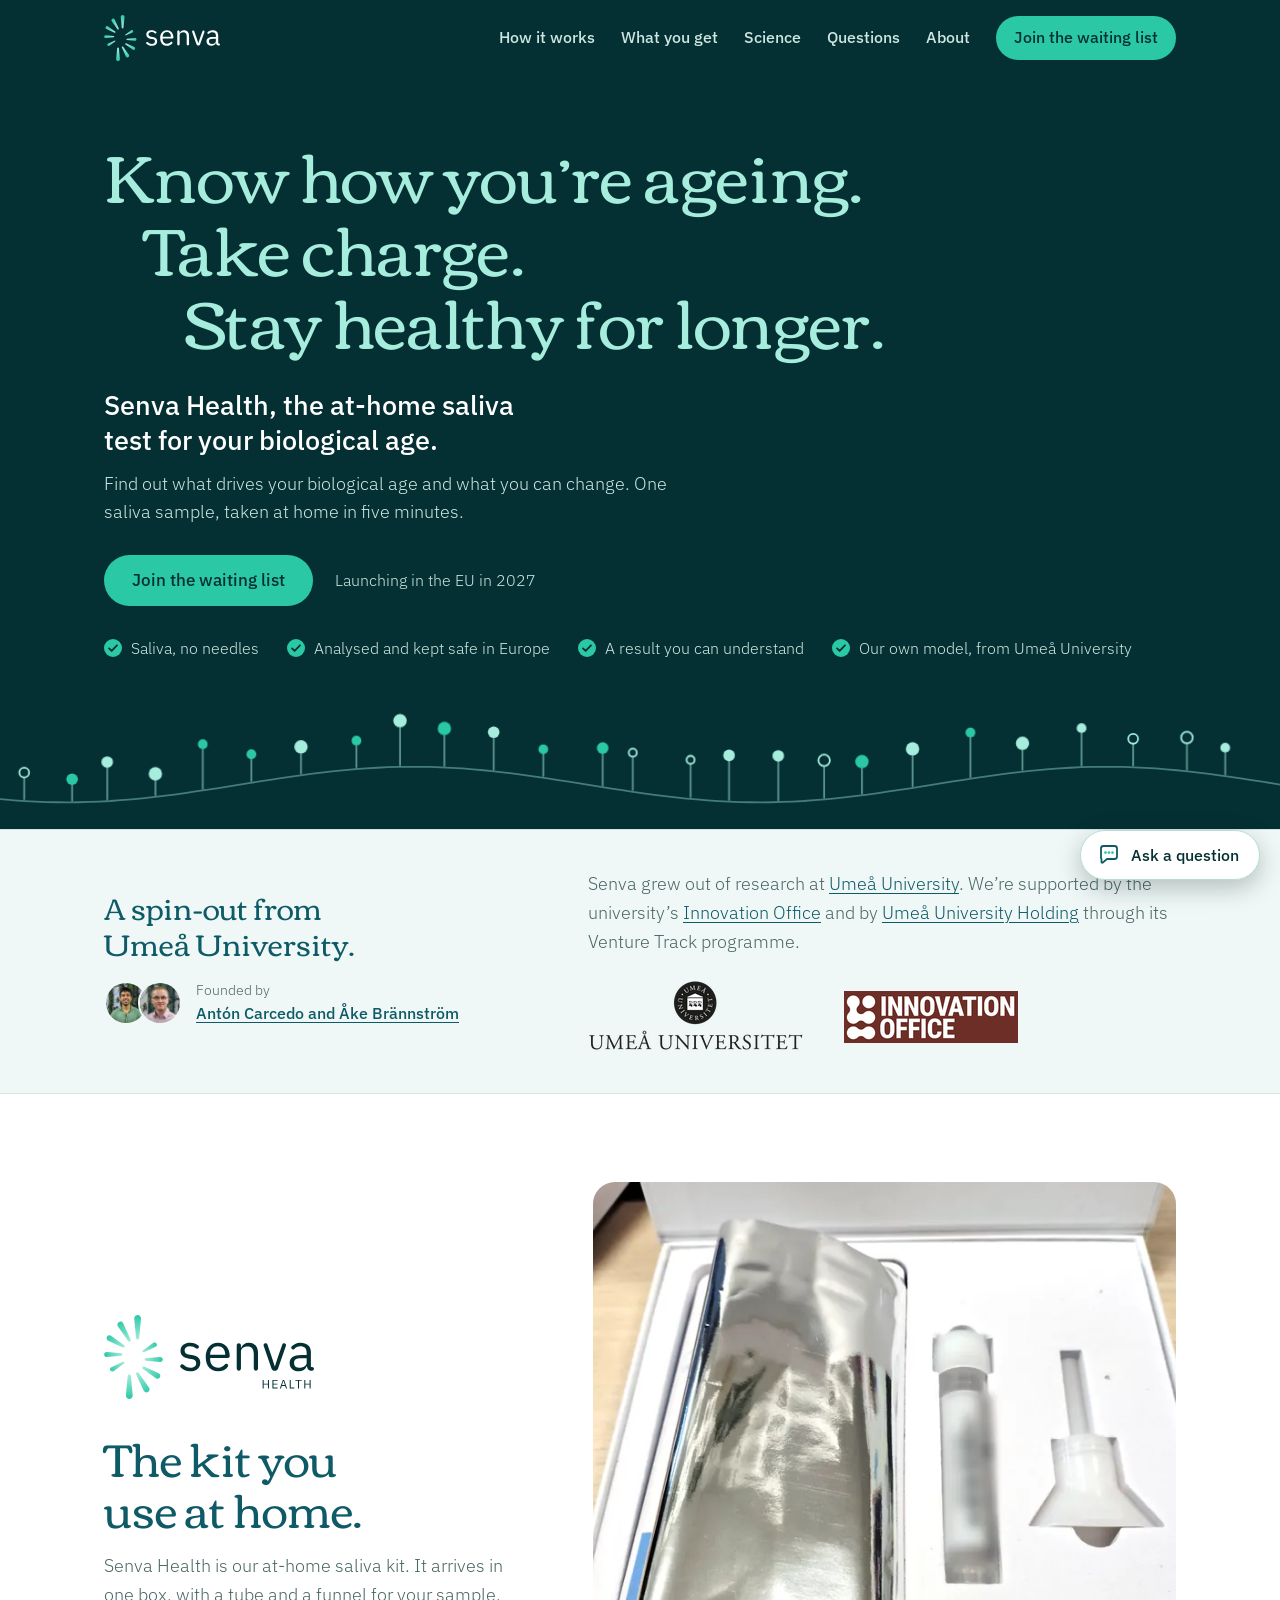
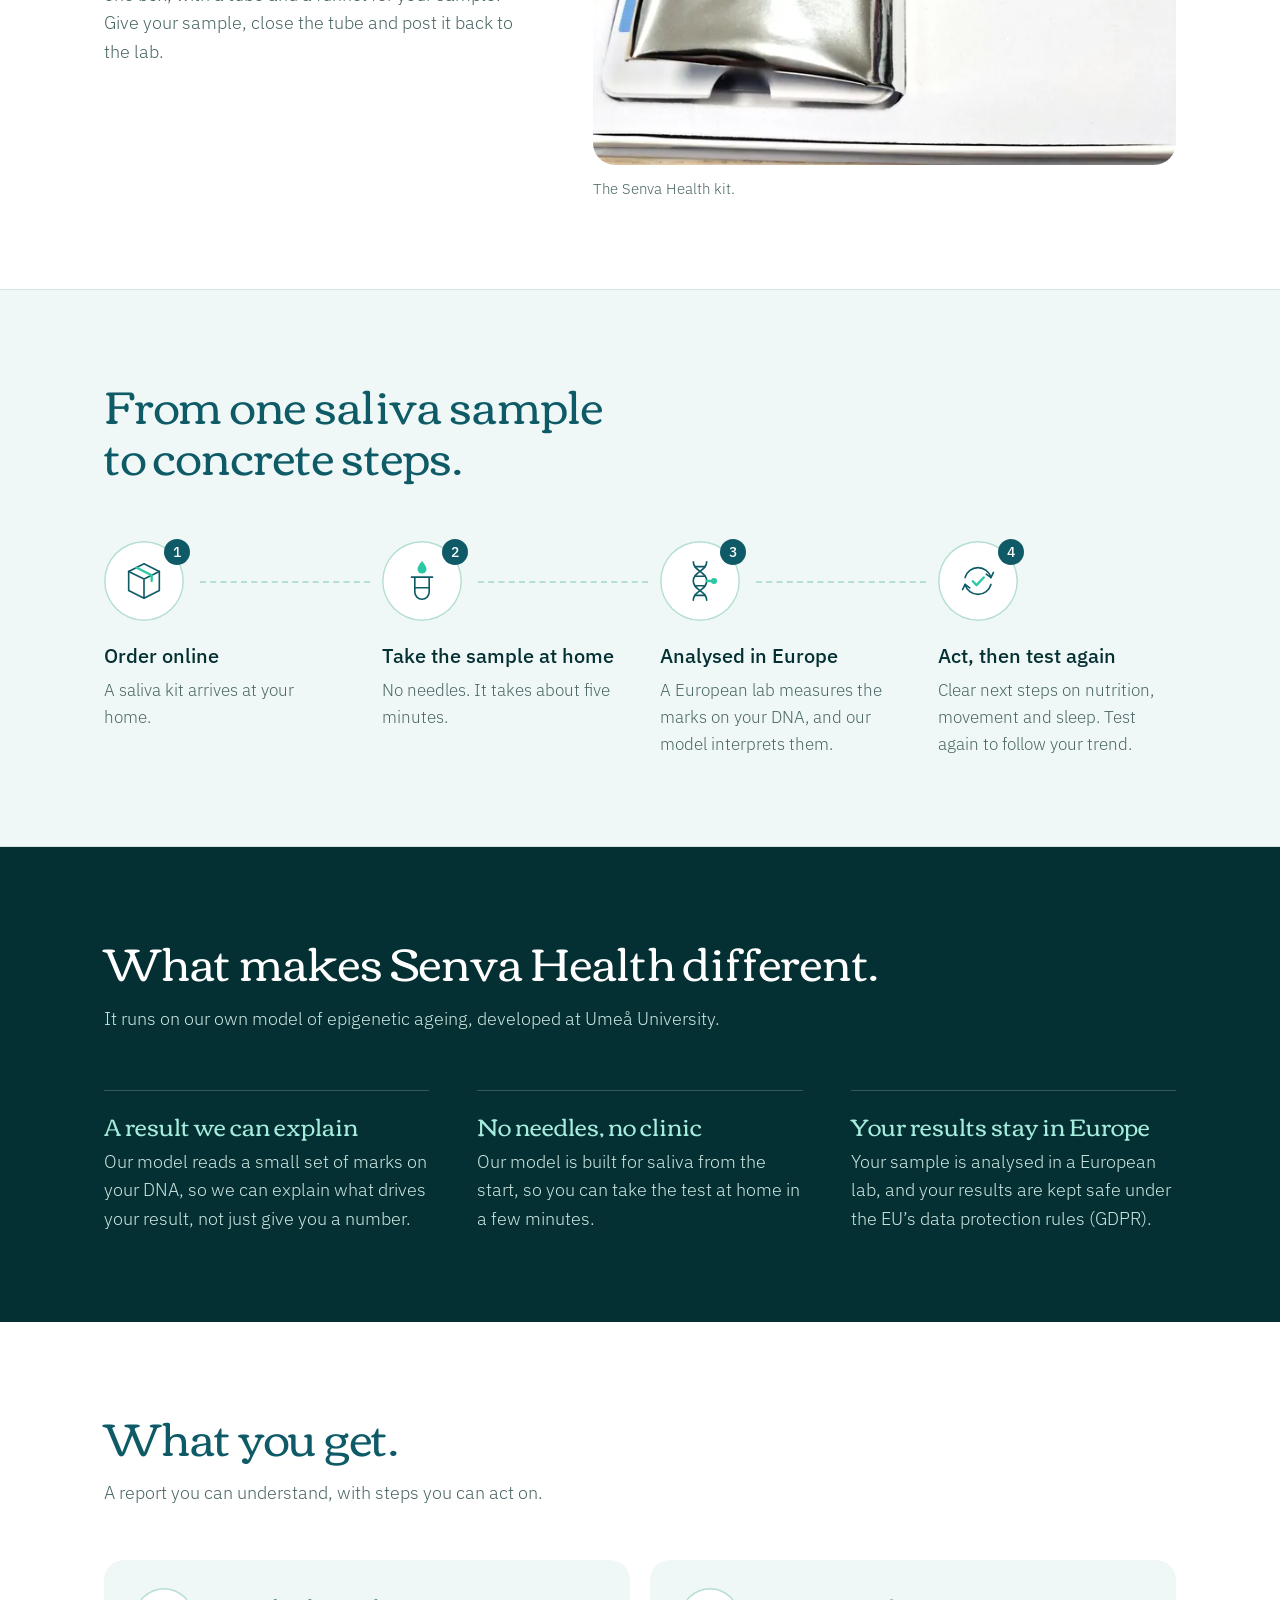
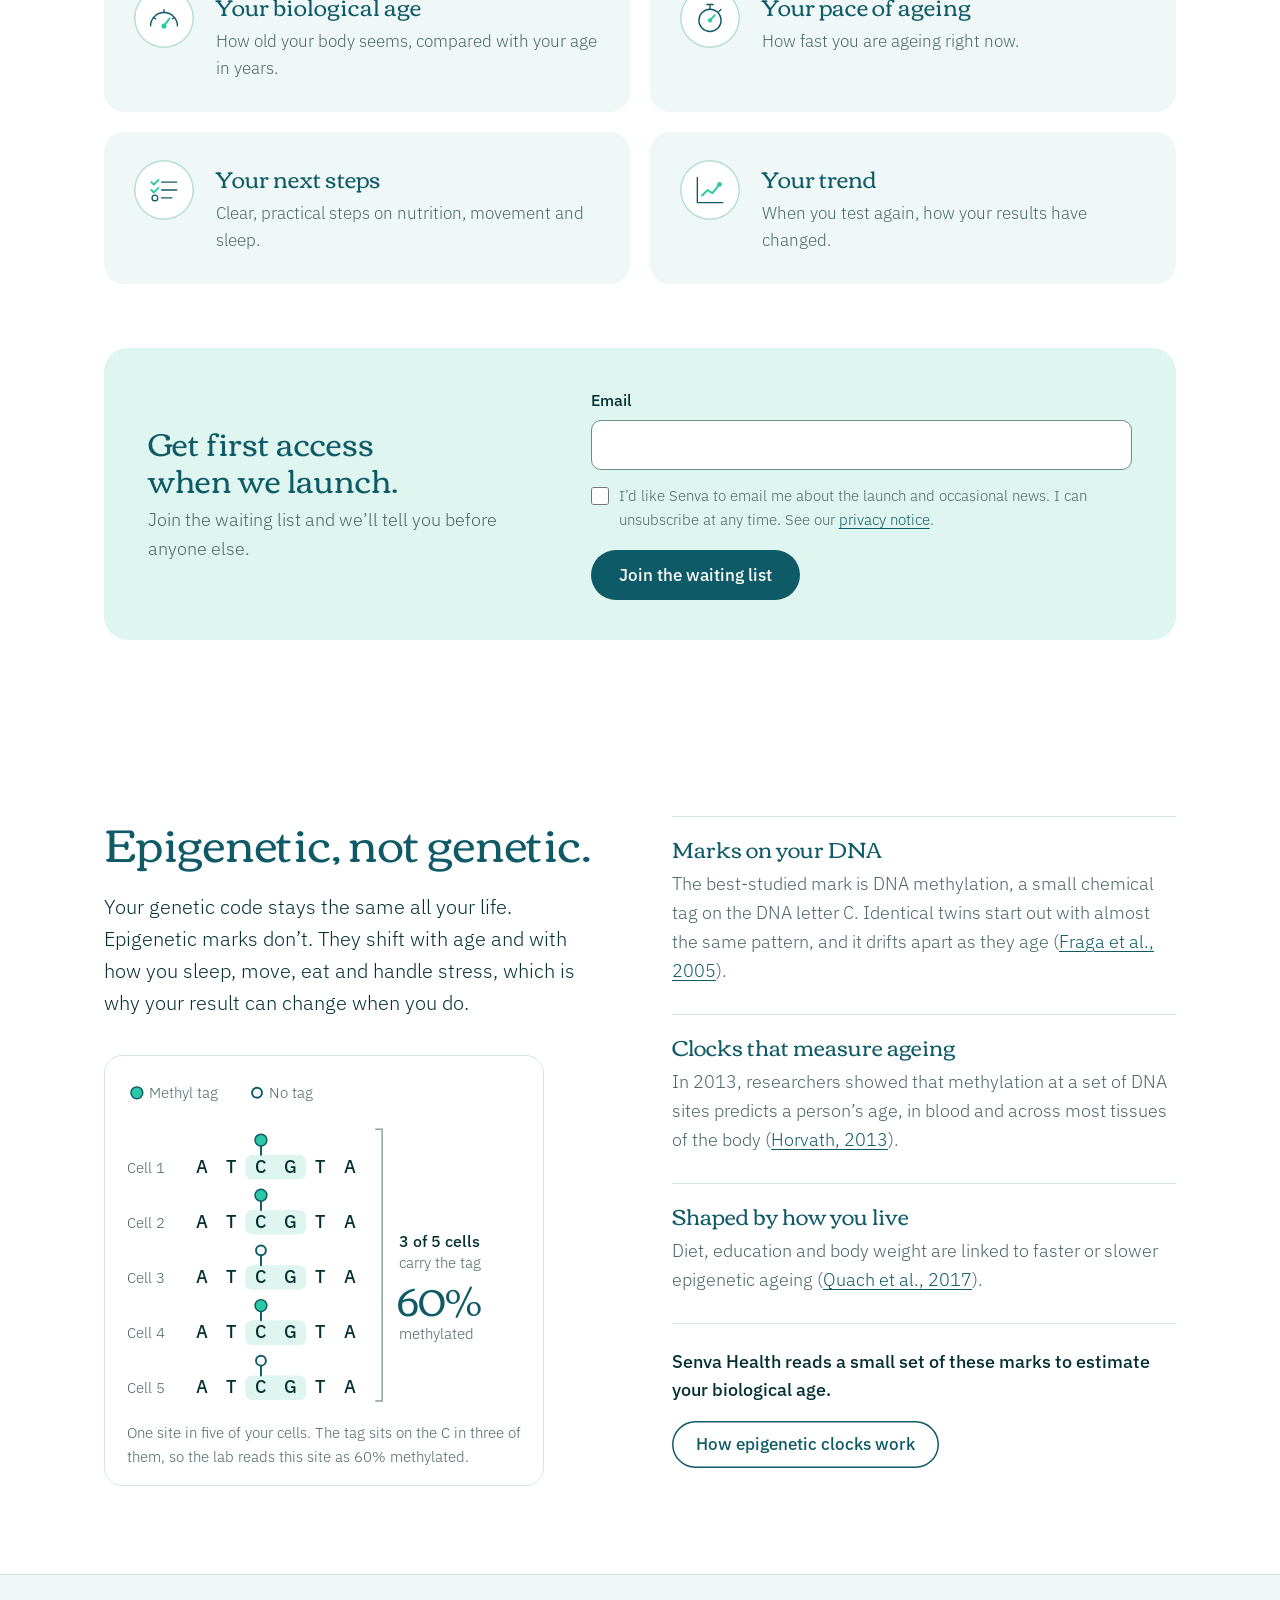
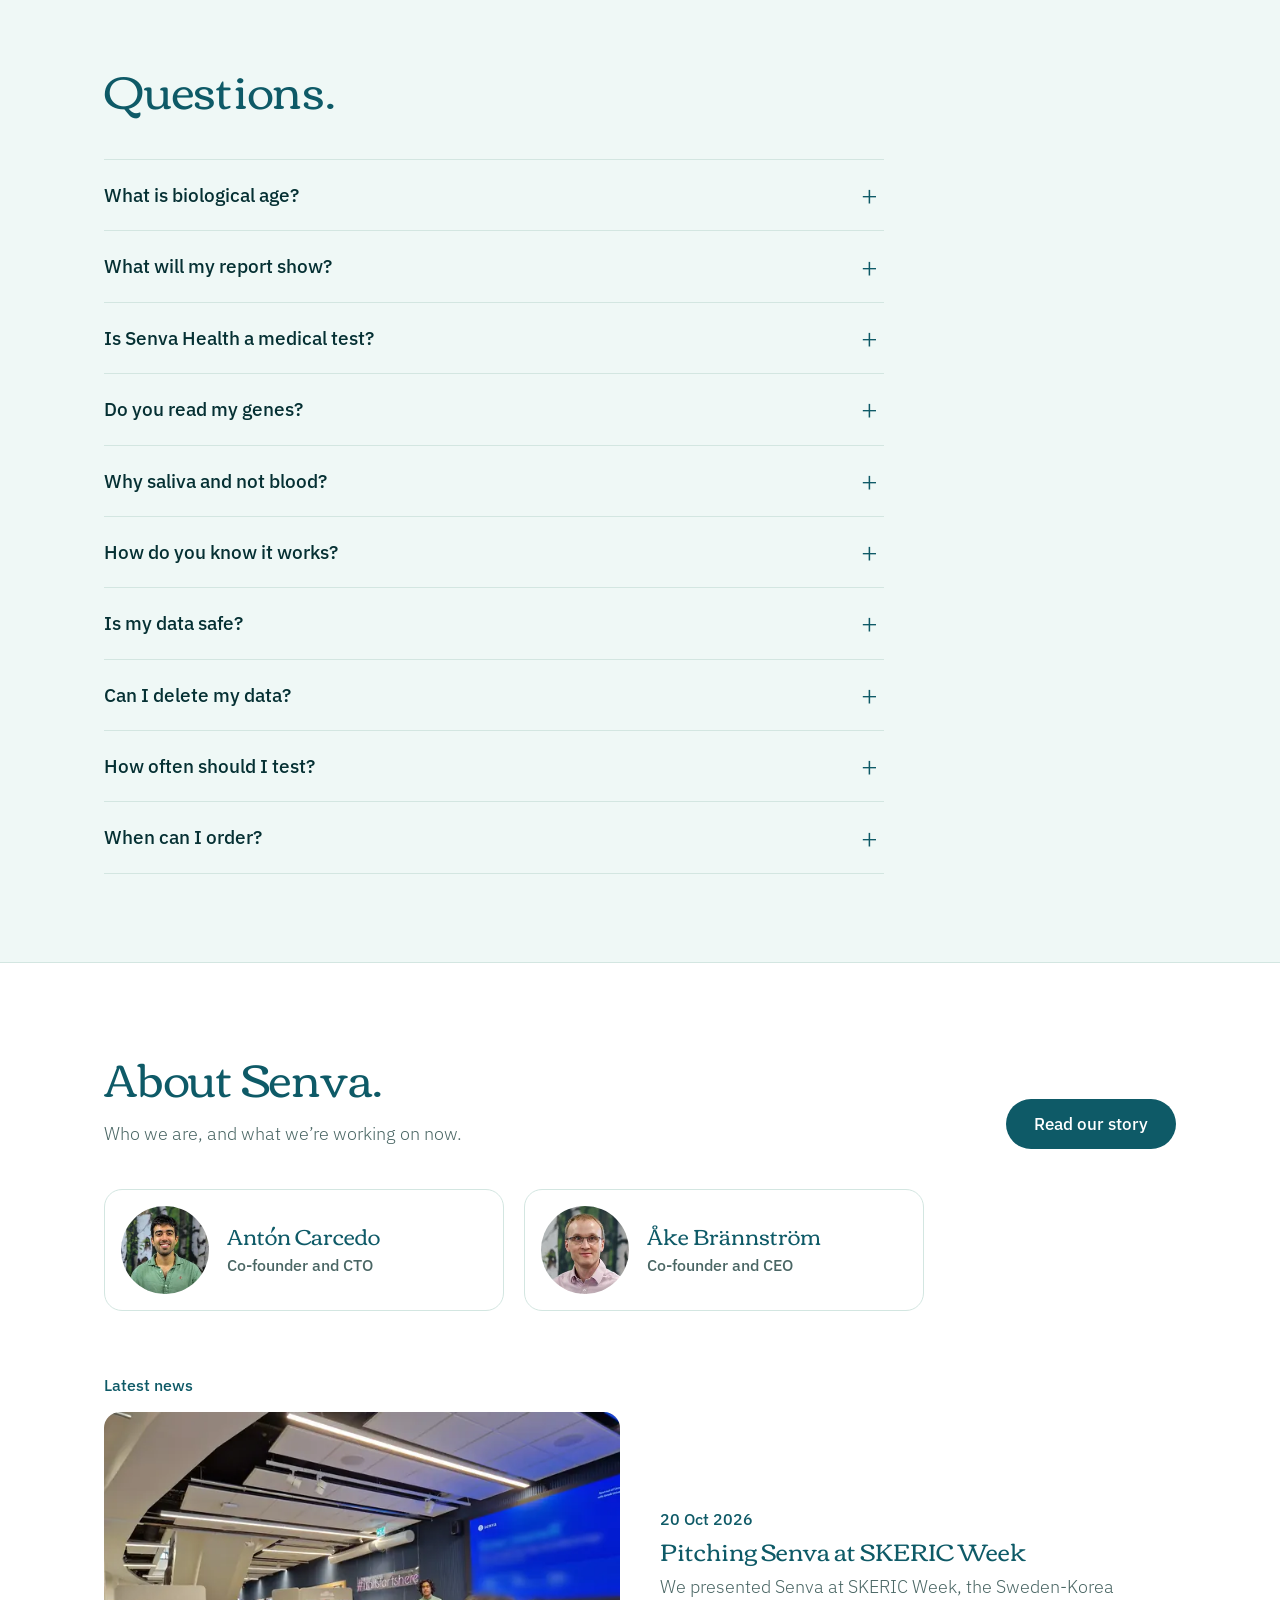
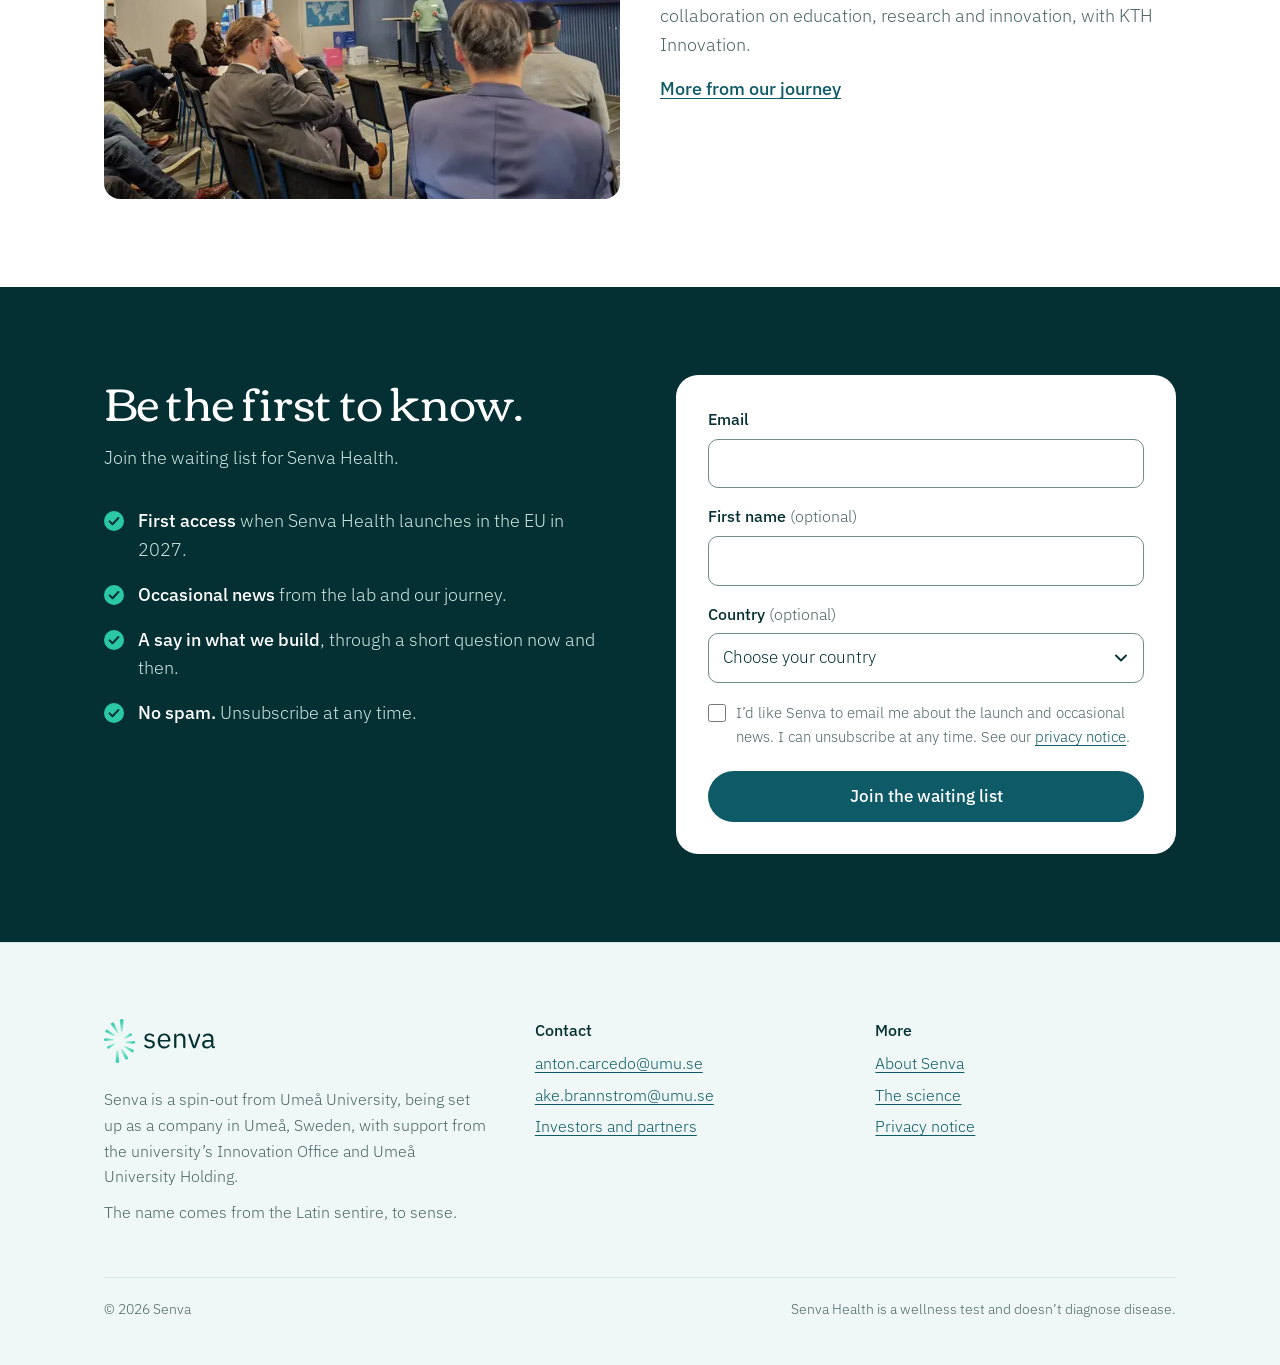
==== commit 596062da: "Less LinkedIn, sign-up cards, question helper" ====
--- a/public/index.html
+++ b/public/index.html
@@ -19,14 +19,15 @@
 <meta property="og:image:alt" content="Senva Health: the at-home saliva test for your biological age. A spin-out from Umeå University.">
 <meta name="twitter:card" content="summary_large_image">
 <meta name="theme-color" content="#053033">
-<link rel="icon" href="favicon.ico" sizes="32x32">
-<link rel="icon" href="favicon.svg" type="image/svg+xml">
+<link rel="icon" href="favicon.ico?v=2" sizes="16x16 32x32 48x48">
+<link rel="icon" href="icon-192.png" type="image/png" sizes="192x192">
+<link rel="icon" href="icon.svg" type="image/svg+xml">
 <link rel="apple-touch-icon" href="apple-touch-icon.png">
 <link rel="preload" href="fonts/corben-400.woff2" as="font" type="font/woff2" crossorigin>
 <link rel="preload" href="fonts/ibm-plex-sans-300.woff2" as="font" type="font/woff2" crossorigin>
-<link rel="stylesheet" href="styles.css">
+<link rel="stylesheet" href="styles.css?v=fd13cd94">
 <script>document.documentElement.classList.add('js');</script>
-<script src="site.js" defer></script>
+<script src="site.js?v=fd13cd94" defer></script>
 <script type="application/ld+json">
 {
  "@context": "https://schema.org",
@@ -346,38 +347,34 @@
             <p>When you test again, how your results have changed.</p>
           </li>
       </ul>
-    </div>
-  </section>
-
-  <section class="signup-band" id="join" aria-labelledby="band-title">
-    <div class="wrap band-inner">
-      <div>
-        <h2 id="band-title">Get first access when we launch.</h2>
-        <p>Join the waiting list and we’ll tell you before anyone else.</p>
-      </div>
-      <div>
-        <form class="signup-form compact" id="band-form" action="https://formspree.io/f/xzdopbyo" method="POST" novalidate data-thanks="band-thanks">
-          <input type="hidden" name="_subject" value="Senva waiting list">
+      <aside class="join-card" id="join" aria-labelledby="band-title">
+        <div>
+          <h2 id="band-title">Get first access when we launch.</h2>
+          <p>Join the waiting list and we’ll tell you before anyone else.</p>
+        </div>
+        <div>
+          <form class="signup-form compact" id="band-form" action="https://formspree.io/f/xzdopbyo" method="POST" novalidate data-thanks="band-thanks">
+            <input type="hidden" name="_subject" value="Senva waiting list">
           <input type="hidden" name="source" value="home page, mid-page form">
           <input type="hidden" name="campaign" value="">
           <input type="hidden" name="referrer" value="">
           <label class="hp" aria-hidden="true">Leave this empty <input type="text" name="_gotcha" tabindex="-1" autocomplete="off"></label>
-          <label class="field">Email
-            <input type="email" name="email" autocomplete="email" required>
-          </label>
-          <label class="consent">
-            <input type="checkbox" name="consent" value="yes" required>
-            <span>I’d like Senva to email me about the launch and occasional news. I can unsubscribe at any time. See our <a href="privacy.html">privacy notice</a>.</span>
-          </label>
-          <button class="button" type="submit">Join the waiting list</button>
-          <p class="form-status" id="band-status" role="status" aria-live="polite"></p>
-        </form>
-        <div class="thanks" id="band-thanks" tabindex="-1" hidden>
+            <label class="field">Email
+              <input type="email" name="email" autocomplete="email" required>
+            </label>
+            <label class="consent">
+              <input type="checkbox" name="consent" value="yes" required>
+              <span>I’d like Senva to email me about the launch and occasional news. I can unsubscribe at any time. See our <a href="privacy.html">privacy notice</a>.</span>
+            </label>
+            <button class="button" type="submit">Join the waiting list</button>
+            <p class="form-status" id="band-status" role="status" aria-live="polite"></p>
+          </form>
+          <div class="thanks" id="band-thanks" tabindex="-1" hidden>
           <h3>You’re on the list.</h3>
           <p>Thank you. We’ll email you before Senva Health launches.</p>
-          <p class="thanks-links"><a href="https://www.linkedin.com/in/ant%C3%B3n-carcedo-3ab292353/">Follow Antón on LinkedIn</a> <a href="https://www.linkedin.com/in/%C3%A5ke-br%C3%A4nnstr%C3%B6m-90340a31/">Follow Åke on LinkedIn</a></p>
-        </div>
-      </div>
+        </div>
+        </div>
+      </aside>
     </div>
   </section>
 
@@ -604,7 +601,6 @@
         <div class="thanks" id="signup-thanks" tabindex="-1" hidden>
           <h3>You’re on the list.</h3>
           <p>Thank you. We’ll email you before Senva Health launches.</p>
-          <p class="thanks-links"><a href="https://www.linkedin.com/in/ant%C3%B3n-carcedo-3ab292353/">Follow Antón on LinkedIn</a> <a href="https://www.linkedin.com/in/%C3%A5ke-br%C3%A4nnstr%C3%B6m-90340a31/">Follow Åke on LinkedIn</a></p>
         </div>
       </div>
     </div>
--- a/public/styles.css
+++ b/public/styles.css
@@ -40,7 +40,7 @@
 a { color: var(--teal); text-underline-offset: 3px; }
 a:hover { color: var(--deep); }
 :focus-visible { outline: 3px solid var(--teal); outline-offset: 3px; border-radius: 4px; }
-.site-header :focus-visible, .hero :focus-visible, .dark :focus-visible, .signup :focus-visible, .page-hero :focus-visible, .article-cta :focus-visible { outline-color: var(--mint); }
+.site-header :focus-visible, .hero :focus-visible, .dark :focus-visible, .signup :focus-visible, .page-hero :focus-visible { outline-color: var(--mint); }
 .signup-card :focus-visible { outline-color: var(--teal); }
 
 .wrap { max-width: 1120px; margin: 0 auto; padding: 0 24px; }
@@ -112,7 +112,7 @@
 .founders-faces img + img { margin-left: -10px; }
 
 /* Sections */
-.section { padding: 112px 0; }
+.section { padding: 88px 0; }
 .section.alt { background: var(--tint); border-top: 1px solid var(--line); border-bottom: 1px solid var(--line); }
 .section-title { font: 400 clamp(32px, 3.7vw, 46px)/1.12 var(--serif); color: var(--teal); letter-spacing: -0.005em; max-width: 18em; text-wrap: balance; font-variant-ligatures: no-common-ligatures; }
 .section-lede { color: var(--muted); max-width: 36em; margin-top: 18px; text-wrap: pretty; }
@@ -148,15 +148,16 @@
 .get-list p { color: var(--muted); font-size: 17px; margin-top: 8px; }
 .get-media { display: grid; grid-template-columns: repeat(2, minmax(0, 1fr)); gap: 24px; margin-top: 24px; }
 
-/* Sign-up band: email, consent, then the button, so the box is ticked before anyone presses Join */
-.signup-band { background: var(--band); padding: 52px 0; }
-.band-inner { display: grid; grid-template-columns: minmax(0, 5fr) minmax(0, 7fr); gap: 24px 64px; align-items: center; }
-.signup-band h2 { font: 400 clamp(26px, 2.8vw, 34px)/1.15 var(--serif); color: var(--teal); text-wrap: balance; font-variant-ligatures: no-common-ligatures; }
-.signup-band p { color: var(--muted); margin-top: 8px; }
+/* Sign-up card, inside a section so it doesn't read as the end of the page.
+   Email, consent, then the button, so the box is ticked before anyone presses Join. */
+.join-card { display: grid; grid-template-columns: minmax(0, 5fr) minmax(0, 7fr); gap: 24px 56px; align-items: center; margin-top: 64px; padding: 40px 44px; background: var(--band); border-radius: 24px; }
+.alt .join-card { background: var(--white); border: 1px solid var(--line); }
+.join-card h2 { font: 400 clamp(24px, 2.6vw, 32px)/1.15 var(--serif); color: var(--teal); text-wrap: balance; font-variant-ligatures: no-common-ligatures; }
+.join-card p { color: var(--muted); margin-top: 8px; }
 .compact { max-width: 560px; }
 .compact .consent { margin-top: 14px; }
 .compact .button { margin-top: 18px; }
-.signup-band .thanks h3 { font-size: 26px; }
+.join-card .thanks h3 { font-size: 26px; }
 
 /* Epigenetic, not genetic (science summary) */
 .split { display: grid; grid-template-columns: minmax(0, 1fr) minmax(0, 1fr); gap: 64px; align-items: start; }
@@ -228,7 +229,6 @@
 .hp { position: absolute; left: -9999px; width: 1px; height: 1px; overflow: hidden; }
 .thanks h3 { font: 400 30px/1.2 var(--serif); color: var(--teal); font-variant-ligatures: no-common-ligatures; }
 .thanks p { color: var(--muted); margin-top: 10px; }
-.thanks .thanks-links { display: flex; flex-wrap: wrap; gap: 6px 24px; font-weight: 500; }
 
 /* About Senva (home page, just before the waiting list): founders, the newest news, link to the About page */
 .about-head { display: flex; flex-wrap: wrap; align-items: flex-end; justify-content: space-between; gap: 20px 32px; }
@@ -246,14 +246,9 @@
 .latest-card p { color: var(--muted); margin-top: 8px; }
 .latest-card .latest-more { margin-top: 16px; font-weight: 500; }
 
-/* Our journey: milestones on a line, LinkedIn alongside */
+/* Our journey: milestones on a line, the heading alongside */
 .anchor-alias { display: block; height: 0; }
 .journey-grid { display: grid; grid-template-columns: minmax(0, 5fr) minmax(0, 7fr); gap: 64px; align-items: start; }
-.follow { margin-top: 36px; max-width: 26em; padding: 24px; background: var(--tint); border: 1px solid var(--line); border-radius: 18px; }
-.follow h3 { font: 400 22px/1.25 var(--serif); color: var(--teal); font-variant-ligatures: no-common-ligatures; }
-.follow p { color: var(--muted); margin-top: 6px; }
-.follow-links { display: flex; flex-wrap: wrap; gap: 12px; margin-top: 18px; }
-.share { margin-top: 20px; font-weight: 500; }
 .milestones { list-style: none; padding: 0 0 0 40px; }
 .milestone { position: relative; padding-bottom: 44px; }
 .milestone::before { content: ""; position: absolute; left: -40px; top: 5px; width: 16px; height: 16px; border-radius: 50%; background: var(--mint); box-shadow: 0 0 0 4px var(--white); }
@@ -267,11 +262,6 @@
 .milestone-photo { margin-top: 22px; }
 .milestone-photo img { width: 100%; border-radius: 16px; background: var(--line); }
 .milestone-photo figcaption { font-size: 15px; color: var(--muted); margin-top: 8px; }
-.li-post { margin-top: 18px; }
-.li-post-gate { background: var(--tint); border: 1px solid var(--line); border-radius: 16px; padding: 18px 20px; }
-.li-post-gate p { margin: 0; font-size: 16px; }
-.li-post-actions { display: flex; flex-wrap: wrap; align-items: center; gap: 12px 20px; margin-top: 14px; }
-.li-post iframe { display: block; width: 100%; max-width: 560px; border: 0; border-radius: 12px; background: var(--white); }
 @media (min-width: 961px) { .journey-side { position: sticky; top: calc(var(--header-h) + 40px); } }
 
 /* Team */
@@ -330,8 +320,8 @@
 .fig-big { font-family: var(--serif); font-size: 38px; font-weight: 400; fill: var(--teal); font-variant-ligatures: no-common-ligatures; }
 .fig-dna { font-family: var(--sans); font-size: 18px; font-weight: 500; fill: var(--deep); }
 
-.article-cta { margin-top: 64px; background: var(--deep); color: var(--white); border-radius: 22px; padding: 36px 36px 38px; display: flex; flex-wrap: wrap; align-items: center; justify-content: space-between; gap: 20px 32px; max-width: 1072px; }
-.article-cta p { font: 400 clamp(22px, 2.6vw, 30px)/1.2 var(--serif); color: var(--pale); max-width: 18em; font-variant-ligatures: no-common-ligatures; }
+.article-cta { margin-top: 64px; background: var(--band); color: var(--deep); border-radius: 22px; padding: 36px 36px 38px; display: flex; flex-wrap: wrap; align-items: center; justify-content: space-between; gap: 20px 32px; max-width: 1072px; }
+.article-cta p { font: 400 clamp(22px, 2.6vw, 30px)/1.2 var(--serif); color: var(--teal); max-width: 18em; font-variant-ligatures: no-common-ligatures; }
 
 .references { margin-top: 72px; max-width: 760px; border-top: 1px solid var(--line); padding-top: 28px; }
 .references h2 { font: 400 26px/1.25 var(--serif); color: var(--teal); font-variant-ligatures: no-common-ligatures; }
@@ -346,6 +336,51 @@
 .prose p, .prose li { color: var(--ink); margin-top: 12px; }
 .prose ul { padding-left: 1.2em; margin-top: 8px; }
 .prose li { margin-top: 6px; }
+
+/* Question helper (site.js): a button in the corner opens a small panel */
+.visually-hidden { position: absolute; width: 1px; height: 1px; margin: -1px; padding: 0; overflow: hidden; clip: rect(0 0 0 0); white-space: nowrap; border: 0; }
+.assist-launcher { position: fixed; right: 20px; bottom: 20px; z-index: 60; display: inline-flex; align-items: center; gap: 10px; padding: 12px 20px 12px 16px; border: 1px solid var(--line-strong); border-radius: 999px; background: var(--white); color: var(--deep); font: 500 16px/1 var(--sans); cursor: pointer; box-shadow: 0 8px 24px rgba(2, 24, 26, 0.25); }
+.assist-launcher:hover { background: var(--band); }
+.assist-launcher svg { width: 24px; height: 24px; flex: none; }
+.assist-launcher svg path { fill: none; stroke: var(--teal); stroke-width: 1.8; stroke-linejoin: round; }
+.assist-launcher svg .dot { stroke: var(--mint); stroke-width: 2.8; stroke-linecap: round; }
+.site-header.is-open ~ .assist-launcher { display: none; }
+.assist-panel { position: fixed; right: 20px; bottom: 84px; z-index: 61; display: flex; flex-direction: column; width: min(390px, calc(100vw - 40px)); max-height: min(600px, calc(100vh - 120px)); background: var(--white); color: var(--ink); border-radius: 20px; box-shadow: 0 18px 48px rgba(2, 24, 26, 0.3); overflow: hidden; }
+.assist-panel[hidden] { display: none; }
+.assist-head { display: flex; align-items: center; justify-content: space-between; gap: 12px; padding: 14px 12px 14px 20px; background: var(--deep); }
+.assist-head h2 { font: 400 19px/1.2 var(--serif); color: var(--pale); font-variant-ligatures: no-common-ligatures; }
+.assist-close { display: grid; place-items: center; flex: none; width: 40px; height: 40px; border: 0; border-radius: 50%; background: transparent; color: var(--white); cursor: pointer; }
+.assist-close:hover { background: rgba(255, 255, 255, 0.12); }
+.assist-close svg { width: 18px; height: 18px; }
+.assist-close svg path { fill: none; stroke: currentColor; stroke-width: 2; stroke-linecap: round; }
+.assist-head :focus-visible { outline-color: var(--mint); }
+.assist-log { flex: 1; overflow-y: auto; overscroll-behavior: contain; padding: 16px; display: flex; flex-direction: column; gap: 12px; }
+.assist-log:focus { outline: none; }
+.assist-msg { max-width: 92%; font-size: 15px; line-height: 1.5; }
+.assist-msg.bot { align-self: flex-start; background: var(--tint); border-radius: 16px 16px 16px 4px; padding: 12px 14px; }
+.assist-msg.you { align-self: flex-end; background: var(--teal); color: var(--white); border-radius: 16px 16px 4px 16px; padding: 10px 14px; }
+.assist-msg p + p { margin-top: 8px; }
+.assist-q { font-weight: 500; color: var(--deep); }
+.assist-unsure { font-style: italic; color: var(--muted); }
+.assist-links { display: flex; flex-wrap: wrap; gap: 4px 16px; font-weight: 500; }
+.assist-chips { display: flex; flex-wrap: wrap; gap: 8px; margin-top: 12px; }
+.assist-chip { border: 1px solid var(--line-strong); background: var(--white); color: var(--teal); border-radius: 999px; padding: 7px 12px; font: 500 14px/1.25 var(--sans); text-align: left; cursor: pointer; }
+.assist-chip:hover { background: var(--band); }
+.assist-chip-talk { border-style: dashed; }
+.assist-contacts { display: grid; gap: 8px; margin-top: 12px; }
+.assist-contact { display: block; padding: 10px 12px; background: var(--white); border: 1px solid var(--line); border-radius: 12px; color: var(--ink); text-decoration: none; }
+.assist-contact:hover { border-color: var(--teal); color: var(--ink); }
+.assist-contact strong { display: block; color: var(--teal); }
+.assist-contact span { display: block; font-size: 14px; color: var(--muted); }
+.assist-contact .assist-email { color: var(--teal); text-decoration: underline; text-underline-offset: 3px; }
+.assist-form { display: flex; gap: 8px; padding: 12px 16px 8px; border-top: 1px solid var(--line); }
+.assist-form input { flex: 1; min-width: 0; font: 300 16px/1.3 var(--sans); color: var(--ink); background: var(--white); border: 1px solid var(--field-line); border-radius: 999px; padding: 10px 14px; }
+.assist-form input:focus-visible { outline: 3px solid var(--teal); outline-offset: 1px; }
+.assist-send { flex: none; border: 0; border-radius: 999px; background: var(--teal); color: var(--white); font: 500 15px/1 var(--sans); padding: 0 18px; cursor: pointer; }
+.assist-send:hover { background: var(--deep); }
+.assist-note { padding: 0 16px 12px; font-size: 13px; line-height: 1.4; color: var(--muted); }
+@media (prefers-reduced-motion: no-preference) { .assist-panel { animation: assist-in 0.18s ease-out; } }
+@keyframes assist-in { from { opacity: 0; transform: translateY(8px); } to { opacity: 1; transform: none; } }
 
 /* Preview build only: boxes for the pictures and facts still needed */
 .preview-banner { background: #9A3412; color: #FFFFFF; text-align: center; padding: 10px 16px; font-size: 15px; font-weight: 500; }
@@ -375,8 +410,8 @@
   html:not(.js) .site-nav ul { flex-wrap: wrap; }
 }
 @media (max-width: 960px) {
-  .split, .signup-grid, .journey-grid, .band-inner, .kit-grid { grid-template-columns: minmax(0, 1fr); gap: 44px; }
-  .band-inner { gap: 20px; }
+  .split, .signup-grid, .journey-grid, .kit-grid { grid-template-columns: minmax(0, 1fr); gap: 44px; }
+  .join-card { grid-template-columns: minmax(0, 1fr); gap: 20px; }
   .kit-photo { max-width: 640px; }
   .latest-feature { grid-template-columns: minmax(0, 1fr); max-width: 640px; }
   .points { grid-template-columns: minmax(0, 1fr); gap: 32px; max-width: 640px; }
@@ -387,12 +422,8 @@
   .team { grid-template-columns: minmax(0, 1fr); max-width: 640px; }
   .footer-grid { grid-template-columns: minmax(0, 1fr) minmax(0, 1fr); }
   .footer-grid > :first-child { grid-column: 1 / -1; }
-  /* Our journey on narrow screens: heading, then the timeline, then the LinkedIn box */
-  .journey-side { display: contents; }
-  .journey-head { order: 1; }
-  .milestones { order: 2; }
-  .journey .follow { order: 3; margin-top: 0; }
-  .journey .share { order: 4; margin-top: -24px; }
+  /* Our journey on narrow screens: heading, then the timeline */
+  .journey-grid { gap: 36px; }
 }
 @media (max-width: 820px) {
   .figure-panels { grid-template-columns: minmax(0, 1fr); max-width: 520px; }
@@ -414,7 +445,7 @@
   .hero-product { margin-top: 22px; font-size: 20px; }
   .hero-points { gap: 8px 20px; font-size: 15px; margin-top: 24px; }
   .hero-strand { height: 110px; margin-top: 8px; }
-  .section { padding: 72px 0; }
+  .section { padding: 60px 0; }
   .kit-logo { width: 170px; }
   .kit .section-title { margin-top: 24px; }
   .steps, .points, .footer-grid, .get-list { grid-template-columns: minmax(0, 1fr); }
@@ -430,7 +461,7 @@
   .get-svg { width: 32px; height: 32px; }
   .get-list h3 { margin-top: 2px; font-size: 21px; }
   .get-list p { margin-top: 4px; }
-  .signup-band { padding: 40px 0; }
+  .join-card { margin-top: 48px; padding: 28px 22px; border-radius: 20px; }
   .split-lede { font-size: 18px; }
   .mini-figure { padding: 16px 12px 12px; }
   .milestones { padding-left: 32px; }
@@ -460,4 +491,8 @@
   .fig-dna { font-size: 20px; }
   .article-cta { padding: 28px 22px 30px; }
   .placeholder-media { aspect-ratio: auto; min-height: 180px; }
-}
+  .assist-launcher { right: 12px; bottom: 12px; padding: 14px; }
+  .assist-launcher-text { position: absolute; width: 1px; height: 1px; margin: -1px; overflow: hidden; clip: rect(0 0 0 0); white-space: nowrap; }
+  .assist-panel { left: 8px; right: 8px; bottom: 8px; width: auto; max-height: calc(100vh - 80px); border-radius: 18px; }
+  .assist-open .assist-launcher { display: none; }
+}
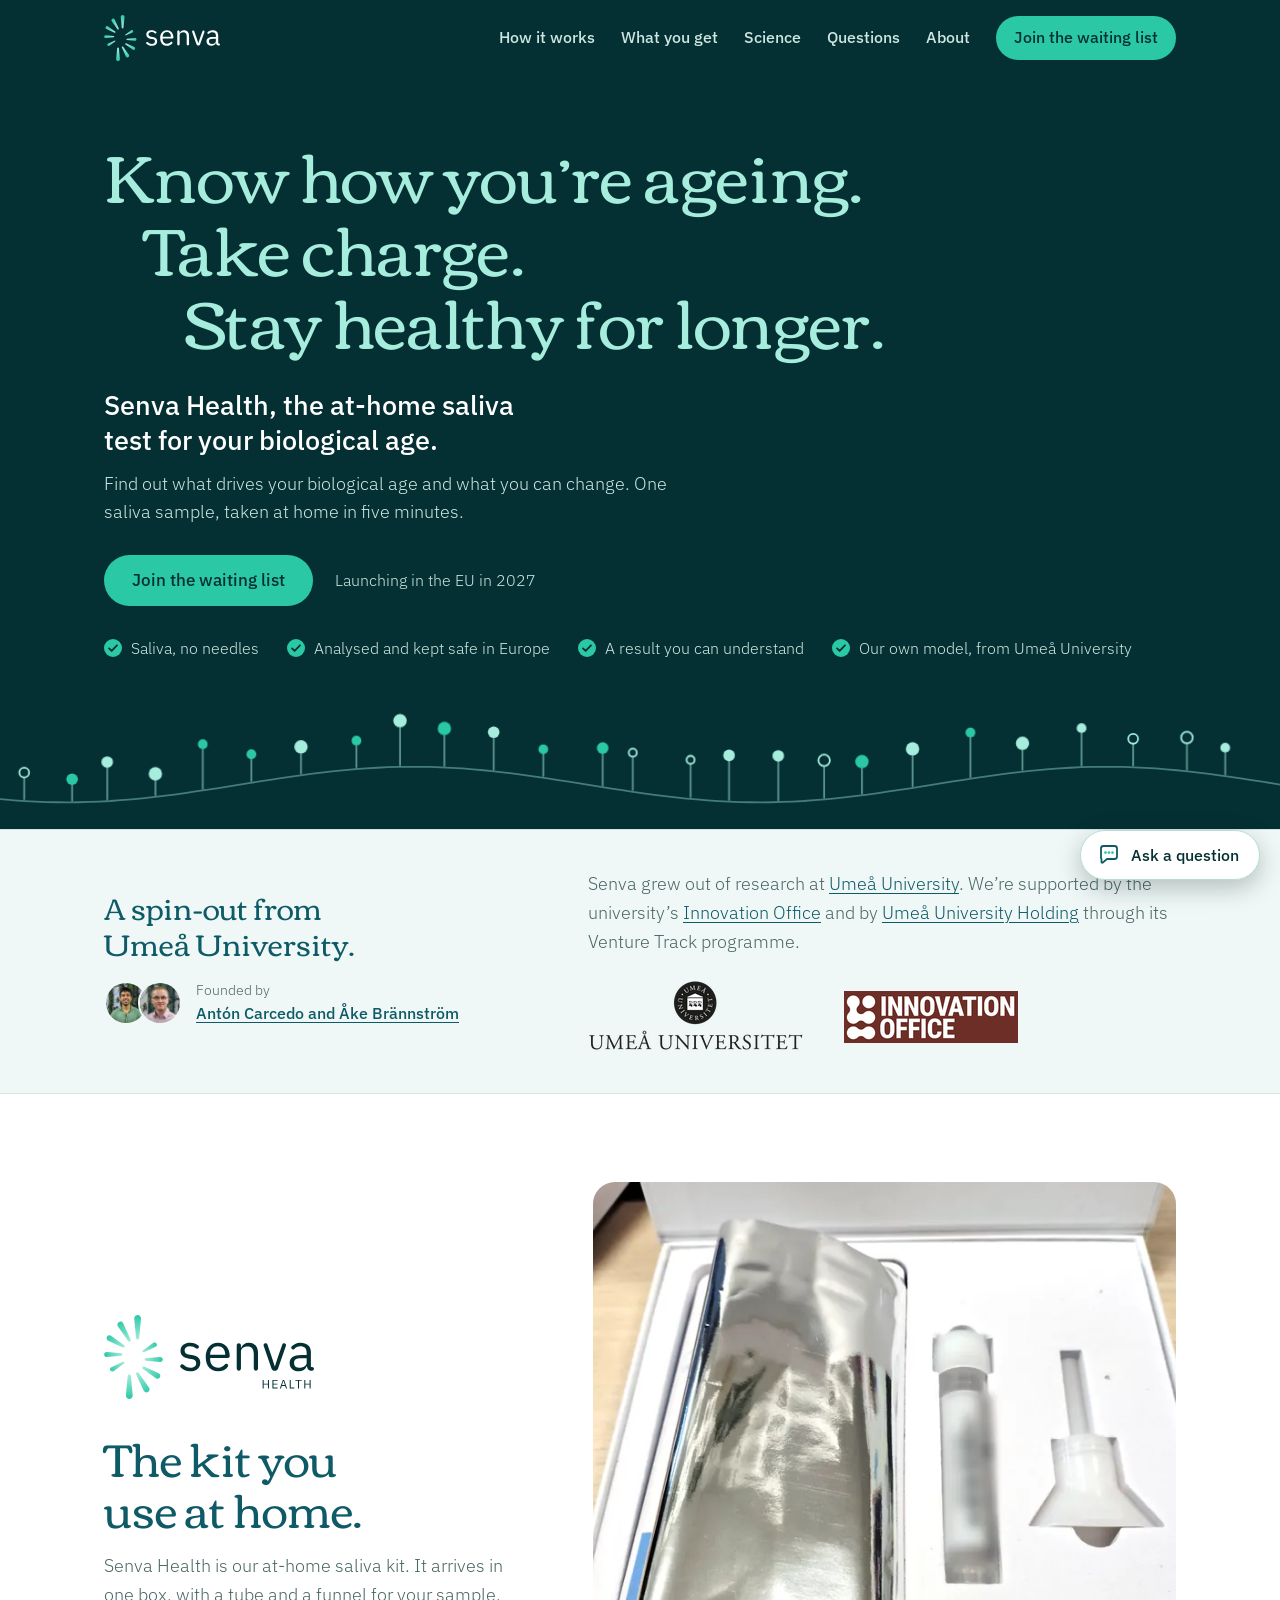
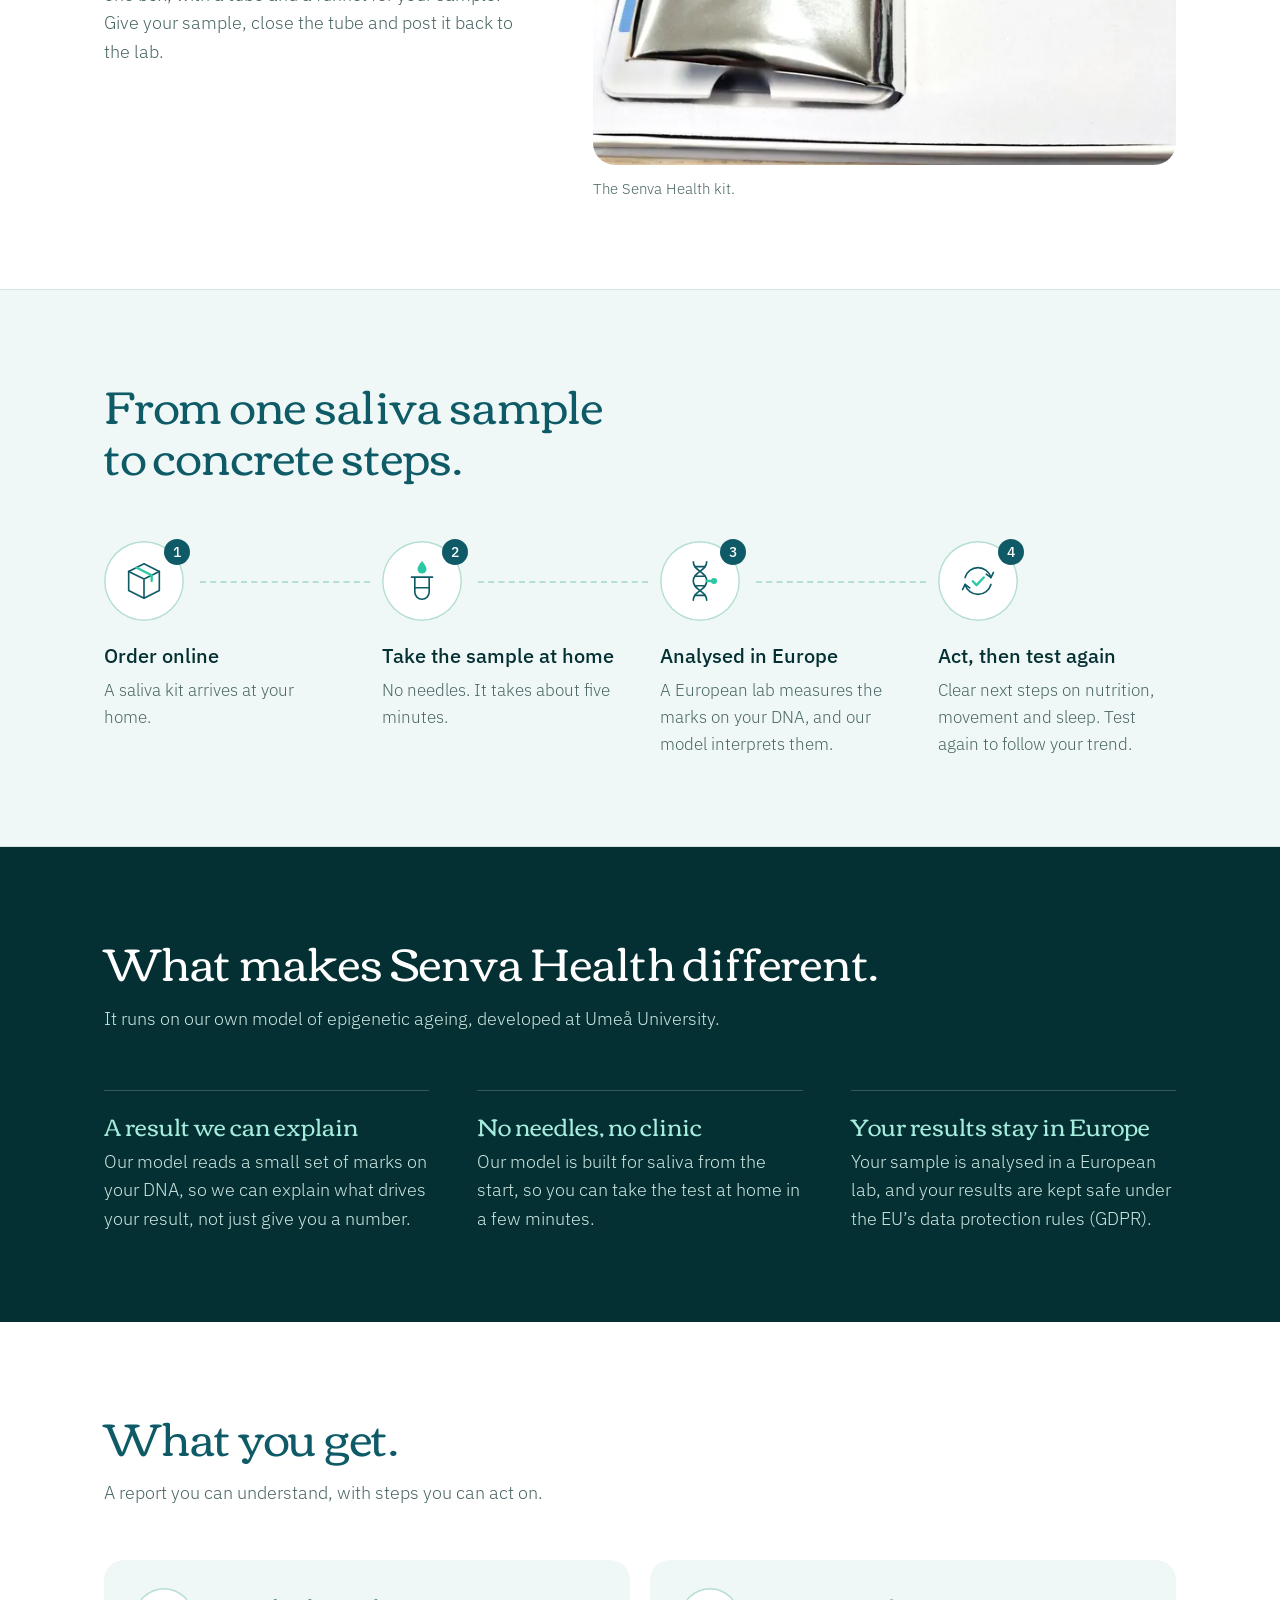
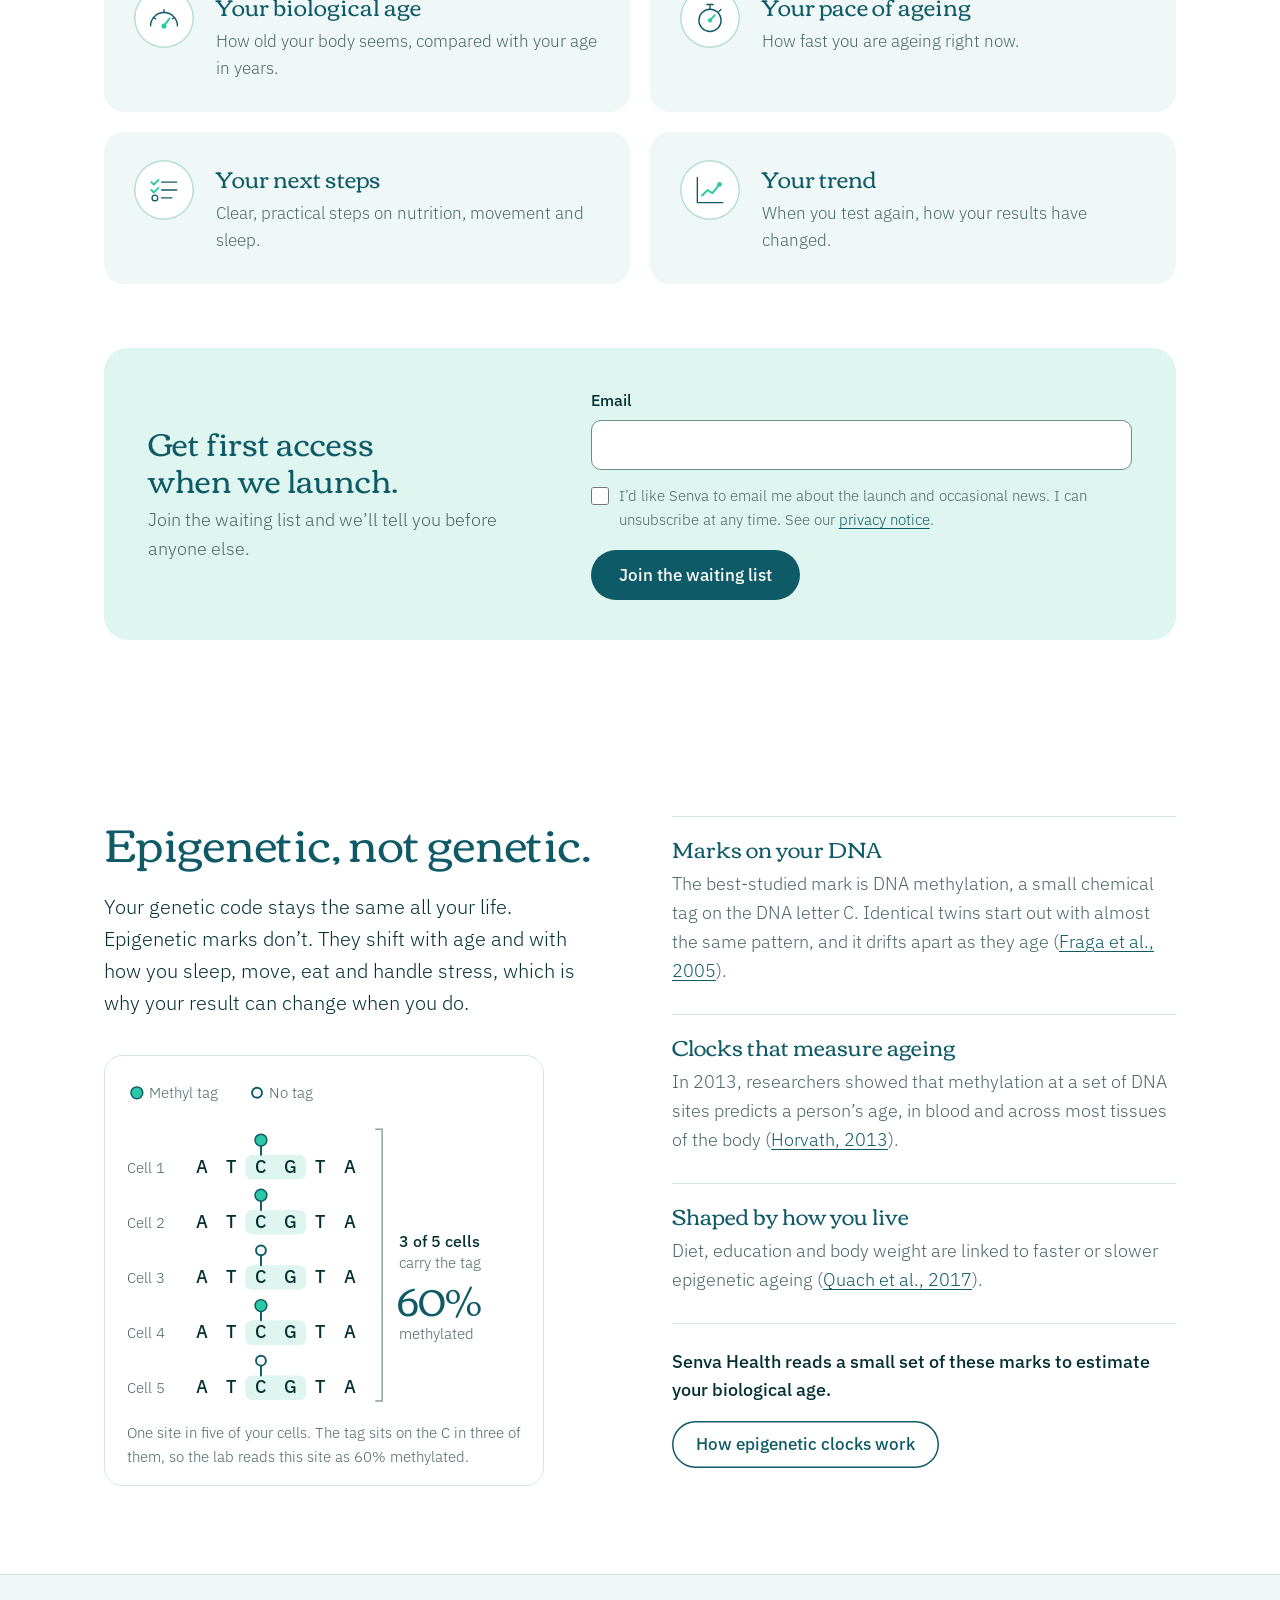
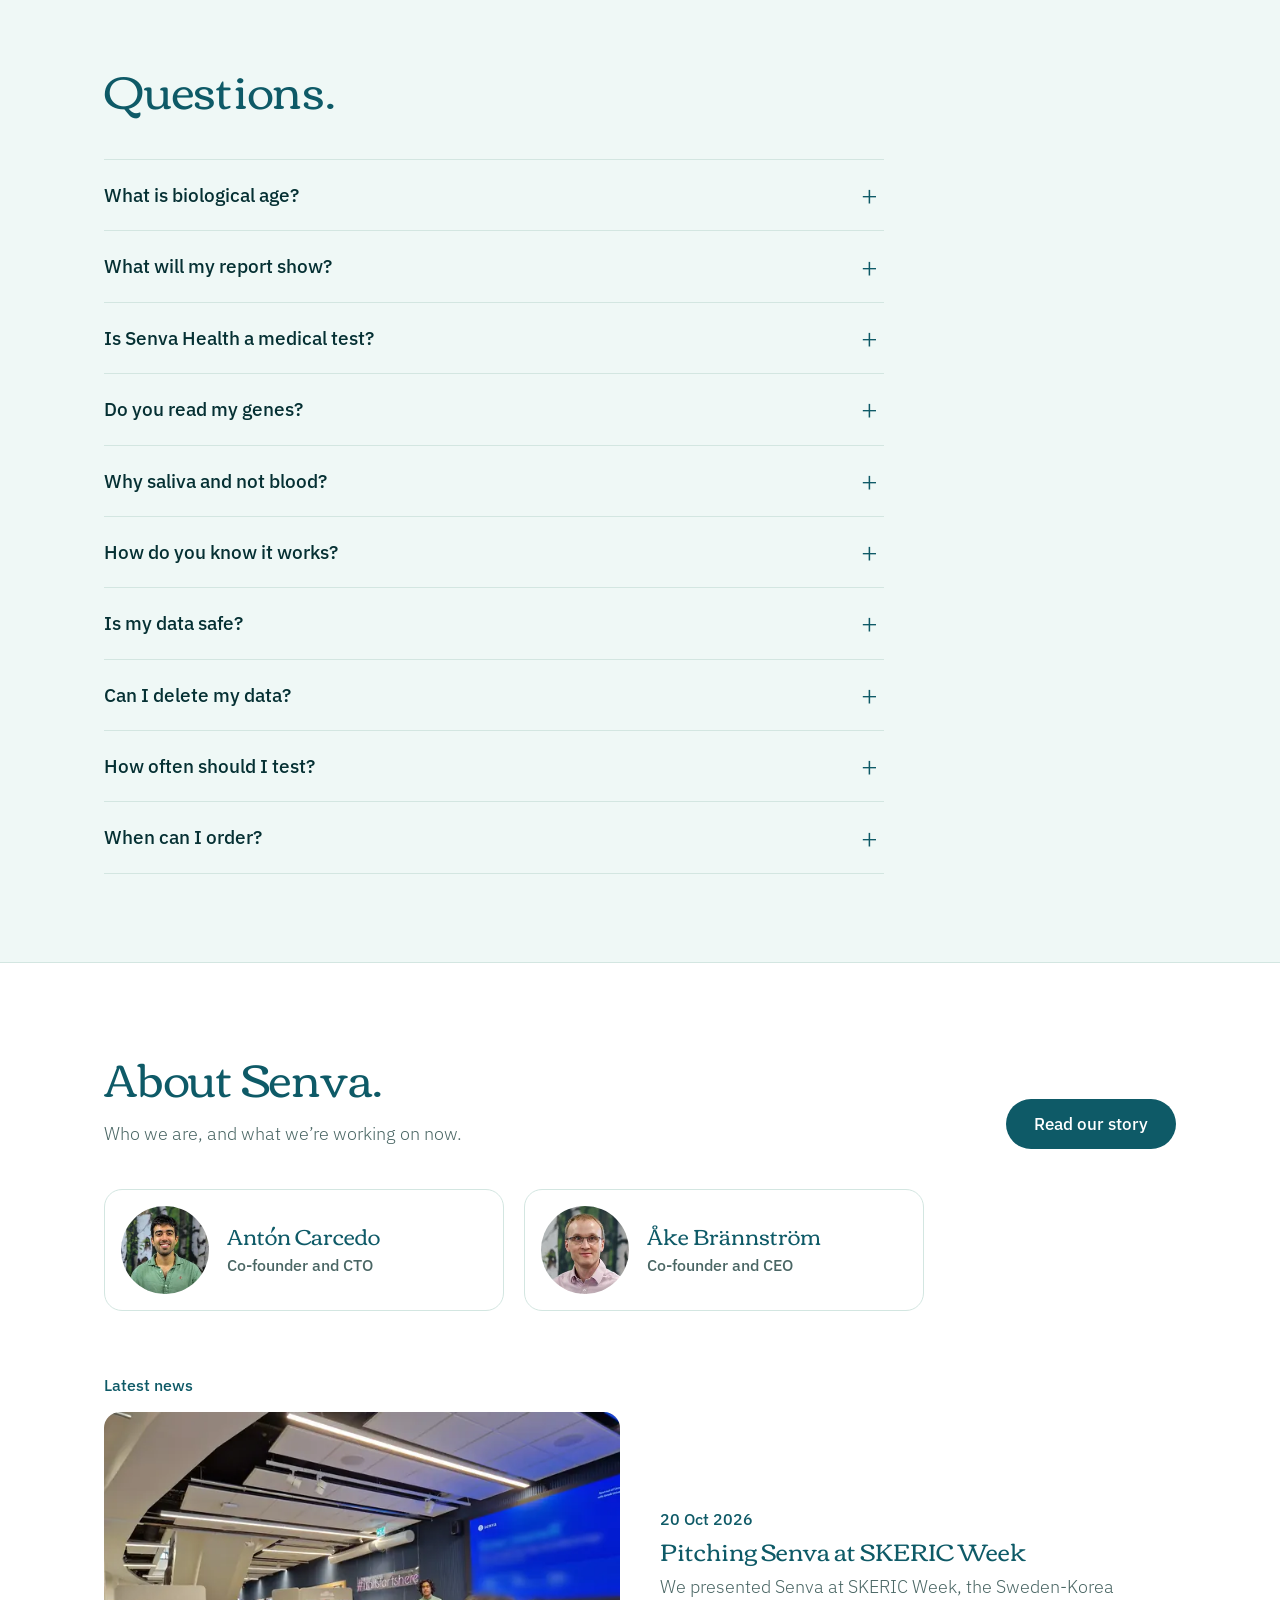
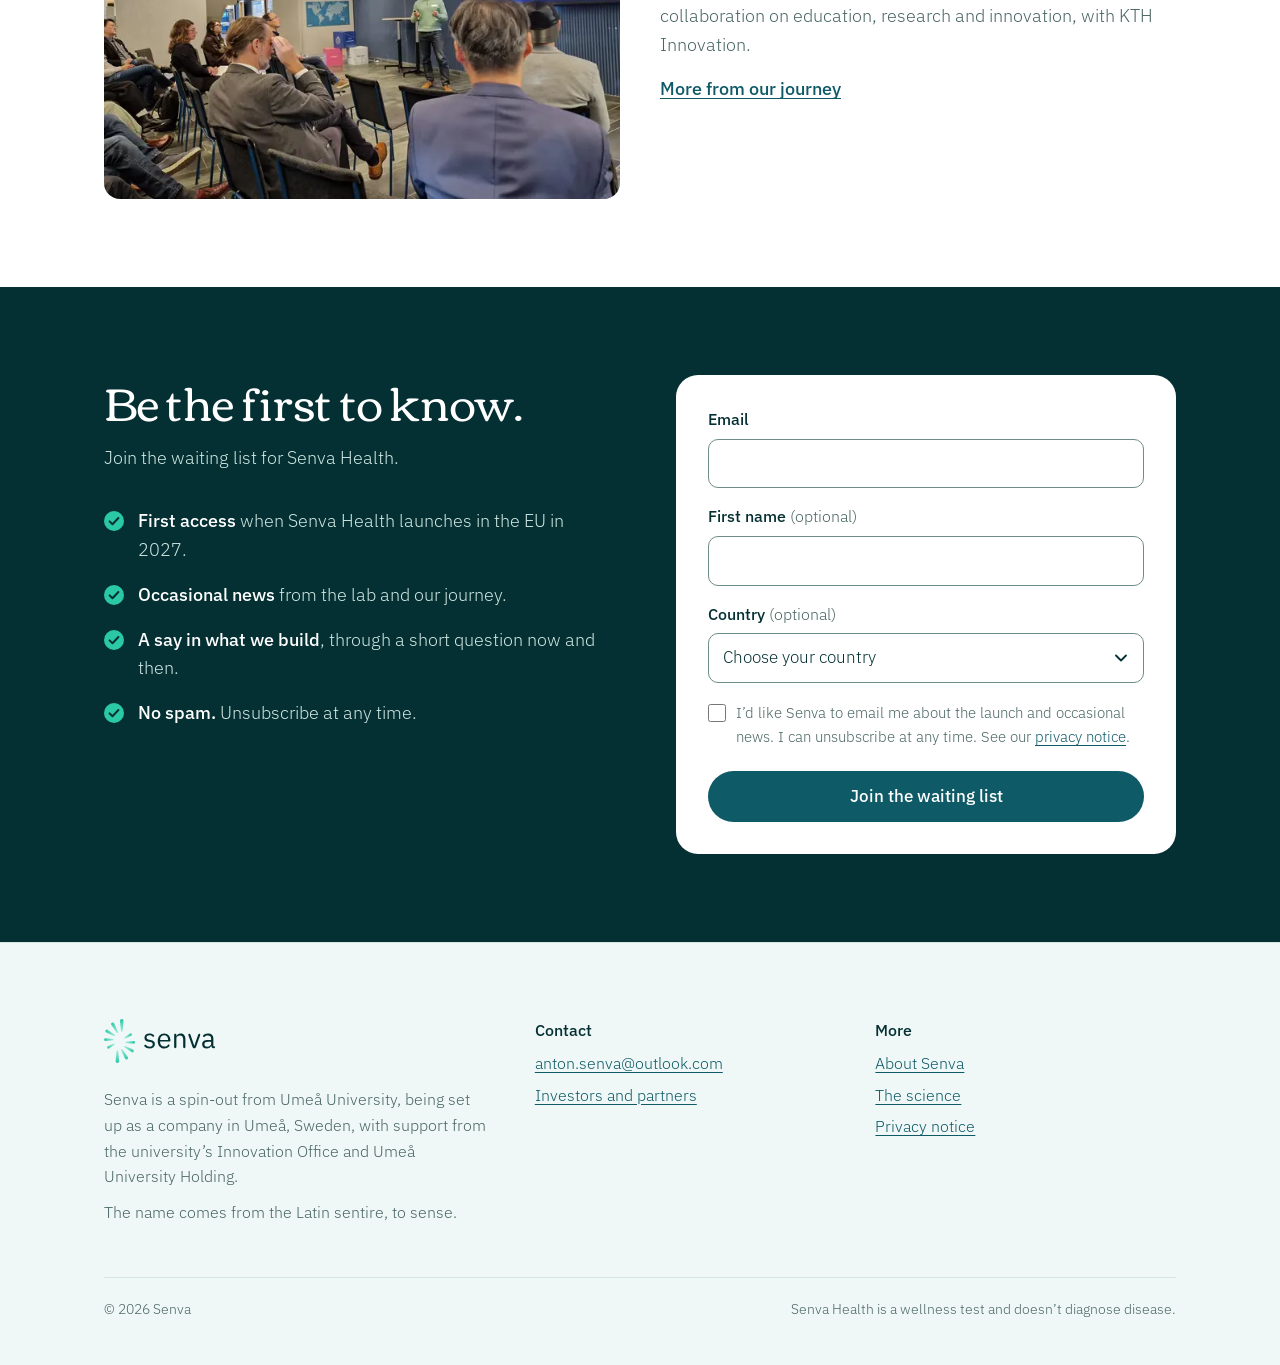
==== commit 9c8776ad: "Waiting list and support to anton.senva@outlook.com, addresses in config.json" ====
--- a/public/index.html
+++ b/public/index.html
@@ -25,9 +25,9 @@
 <link rel="apple-touch-icon" href="apple-touch-icon.png">
 <link rel="preload" href="fonts/corben-400.woff2" as="font" type="font/woff2" crossorigin>
 <link rel="preload" href="fonts/ibm-plex-sans-300.woff2" as="font" type="font/woff2" crossorigin>
-<link rel="stylesheet" href="styles.css?v=fd13cd94">
+<link rel="stylesheet" href="styles.css?v=928d15e7">
 <script>document.documentElement.classList.add('js');</script>
-<script src="site.js?v=fd13cd94" defer></script>
+<script src="site.js?v=928d15e7" data-support="anton.senva@outlook.com" defer></script>
 <script type="application/ld+json">
 {
  "@context": "https://schema.org",
@@ -353,7 +353,7 @@
           <p>Join the waiting list and we’ll tell you before anyone else.</p>
         </div>
         <div>
-          <form class="signup-form compact" id="band-form" action="https://formspree.io/f/xzdopbyo" method="POST" novalidate data-thanks="band-thanks">
+          <form class="signup-form compact" id="band-form" action="https://formspree.io/f/xzdopbyo" method="POST" novalidate data-contact="anton.senva@outlook.com" data-thanks="band-thanks">
             <input type="hidden" name="_subject" value="Senva waiting list">
           <input type="hidden" name="source" value="home page, mid-page form">
           <input type="hidden" name="campaign" value="">
@@ -541,7 +541,7 @@
       </div>
 
       <div class="signup-card">
-        <form class="signup-form" id="signup-form" action="https://formspree.io/f/xzdopbyo" method="POST" novalidate data-thanks="signup-thanks">
+        <form class="signup-form" id="signup-form" action="https://formspree.io/f/xzdopbyo" method="POST" novalidate data-contact="anton.senva@outlook.com" data-thanks="signup-thanks">
           <input type="hidden" name="_subject" value="Senva waiting list">
           <input type="hidden" name="source" value="home page, main form">
           <input type="hidden" name="campaign" value="">
@@ -619,8 +619,7 @@
       <div>
         <h2>Contact</h2>
         <ul>
-          <li><a href="mailto:anton.carcedo@umu.se">anton.carcedo@umu.se</a></li>
-          <li><a href="mailto:ake.brannstrom@umu.se">ake.brannstrom@umu.se</a></li>
+          <li><a href="mailto:anton.senva@outlook.com">anton.senva@outlook.com</a></li>
           <li><a href="about.html#investors">Investors and partners</a></li>
         </ul>
       </div>
